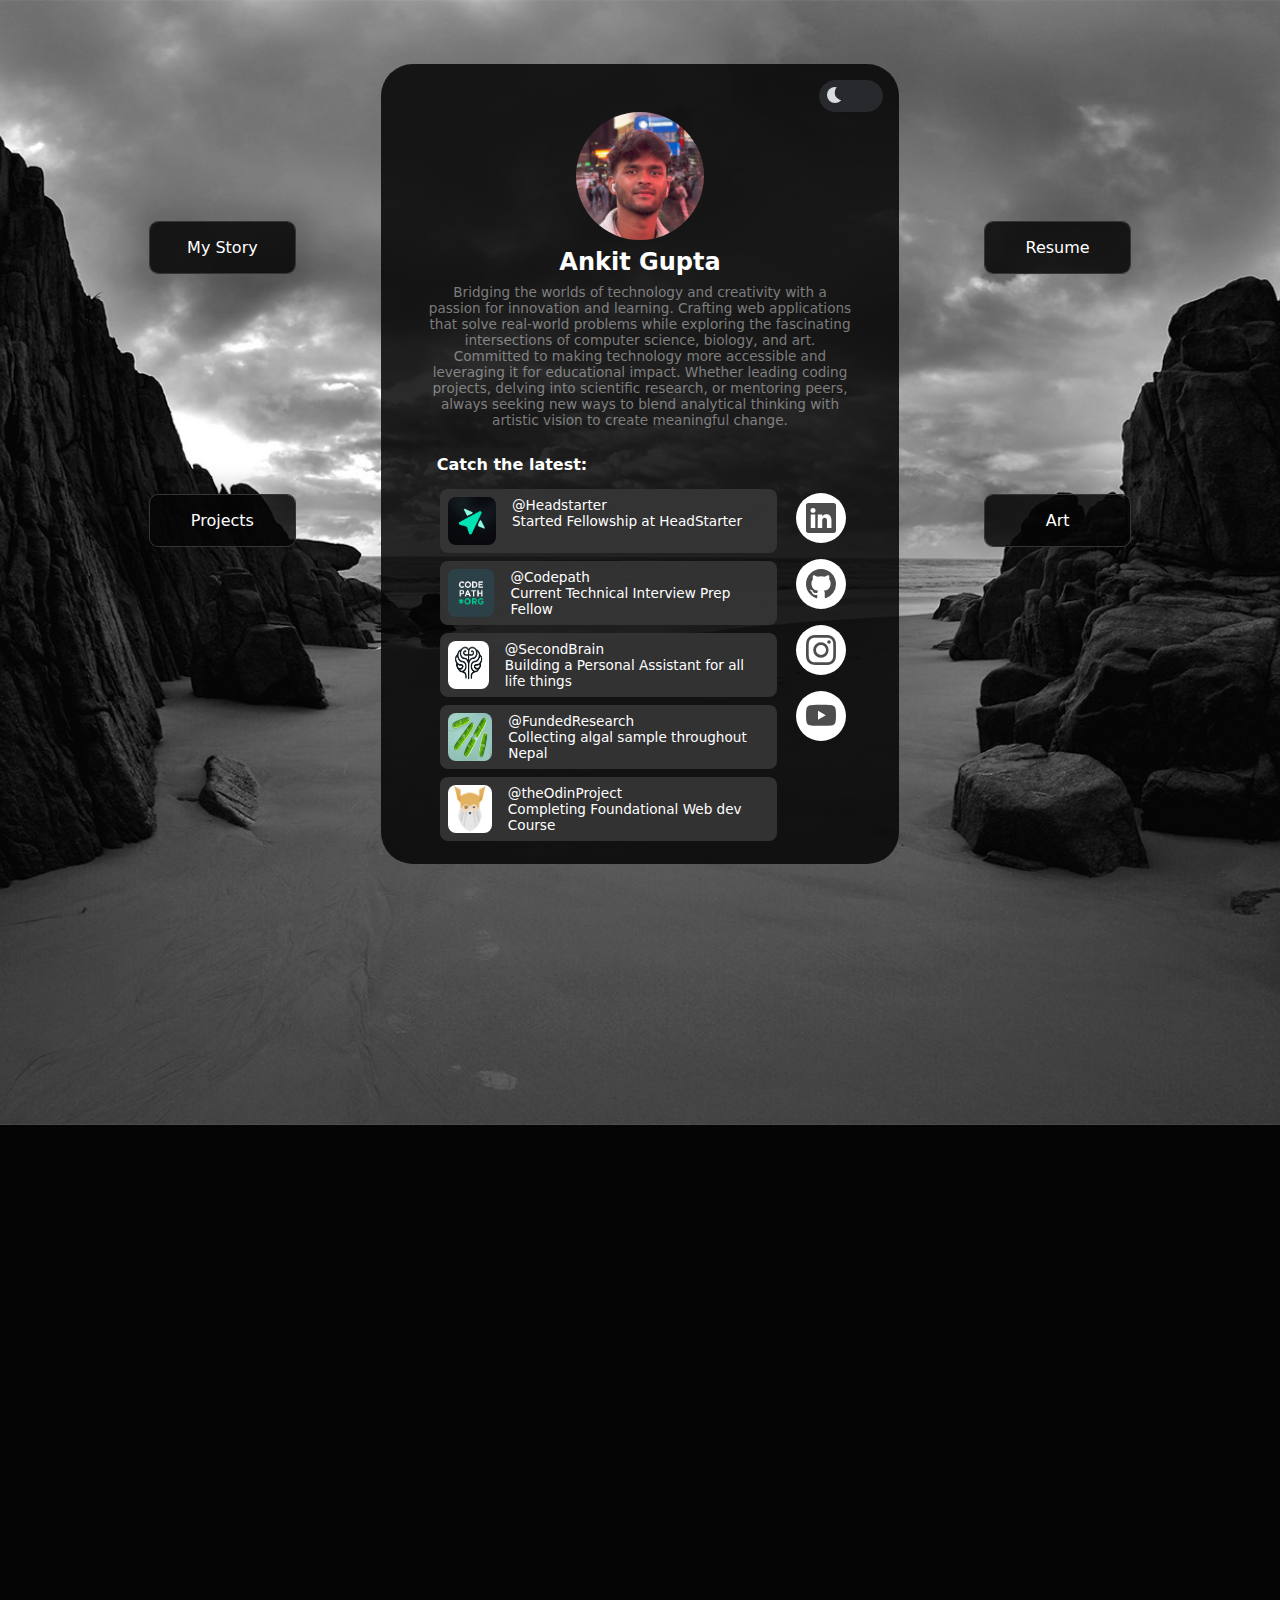
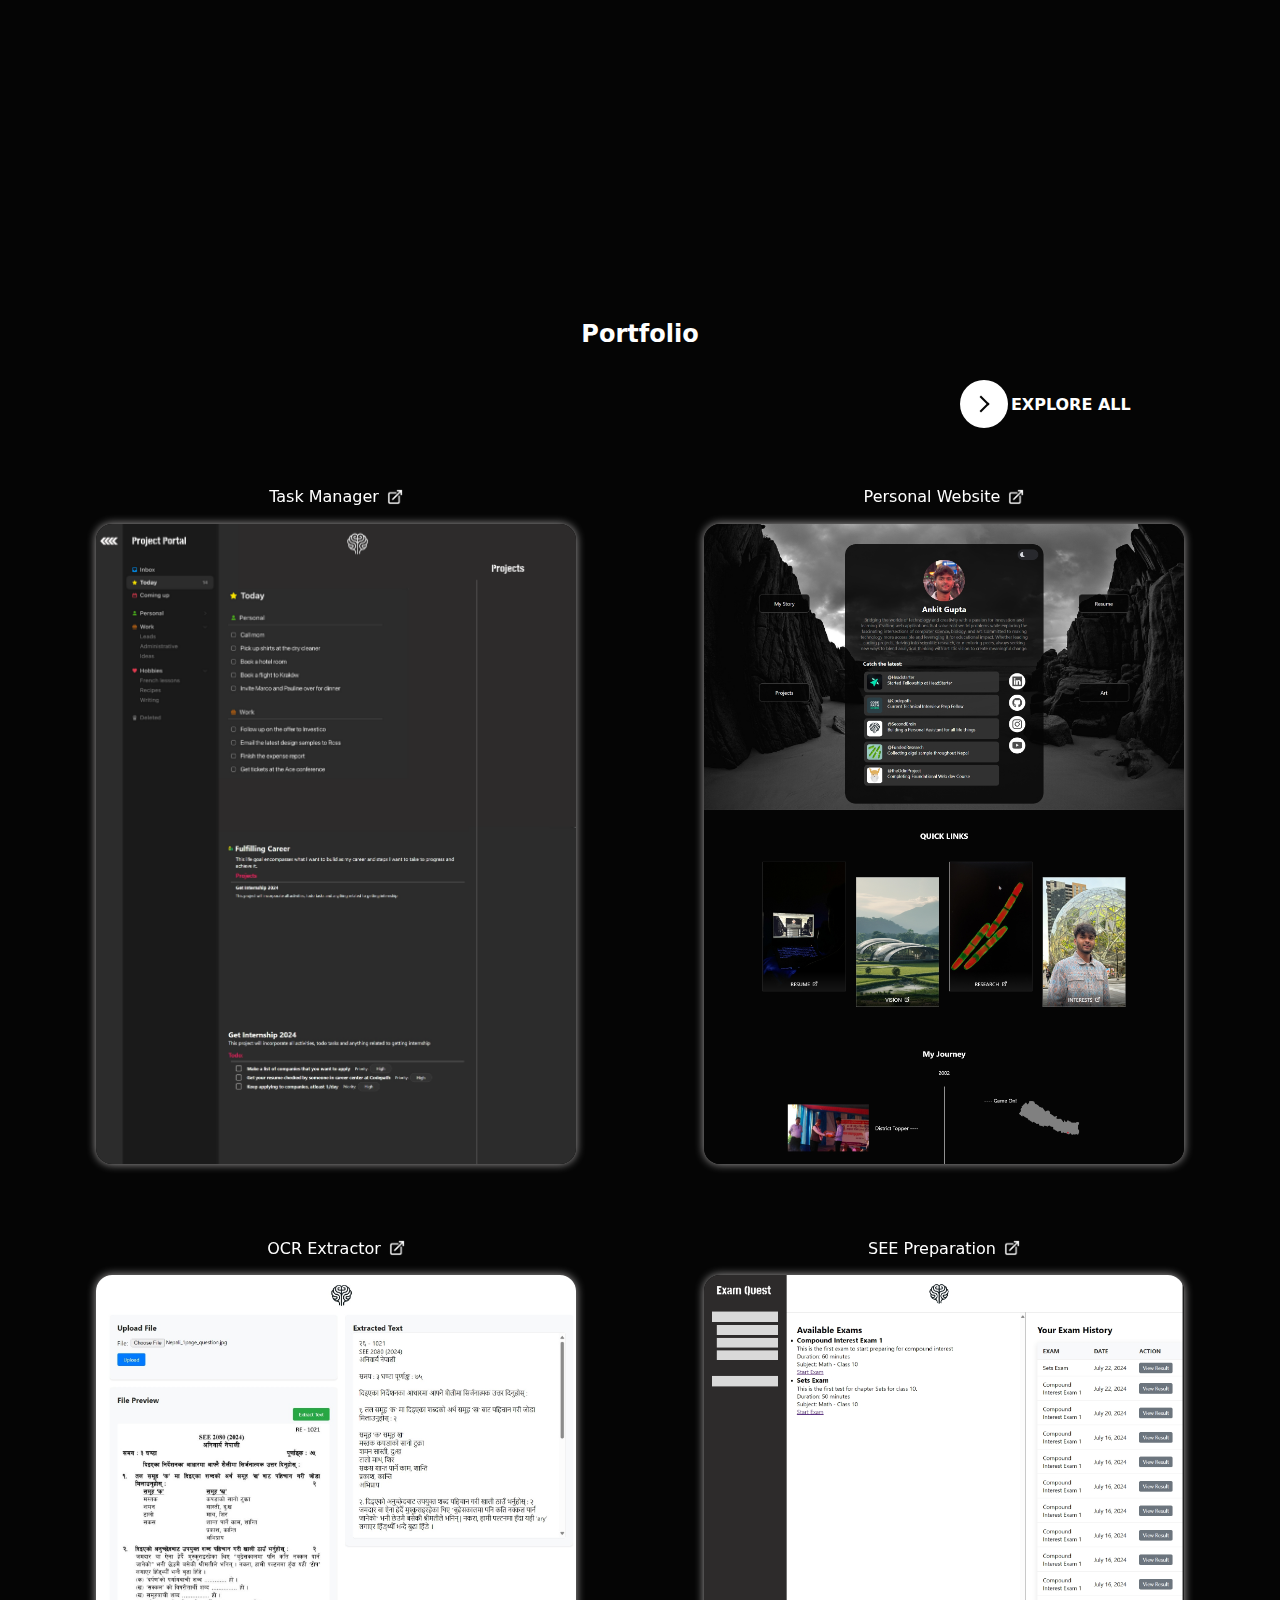
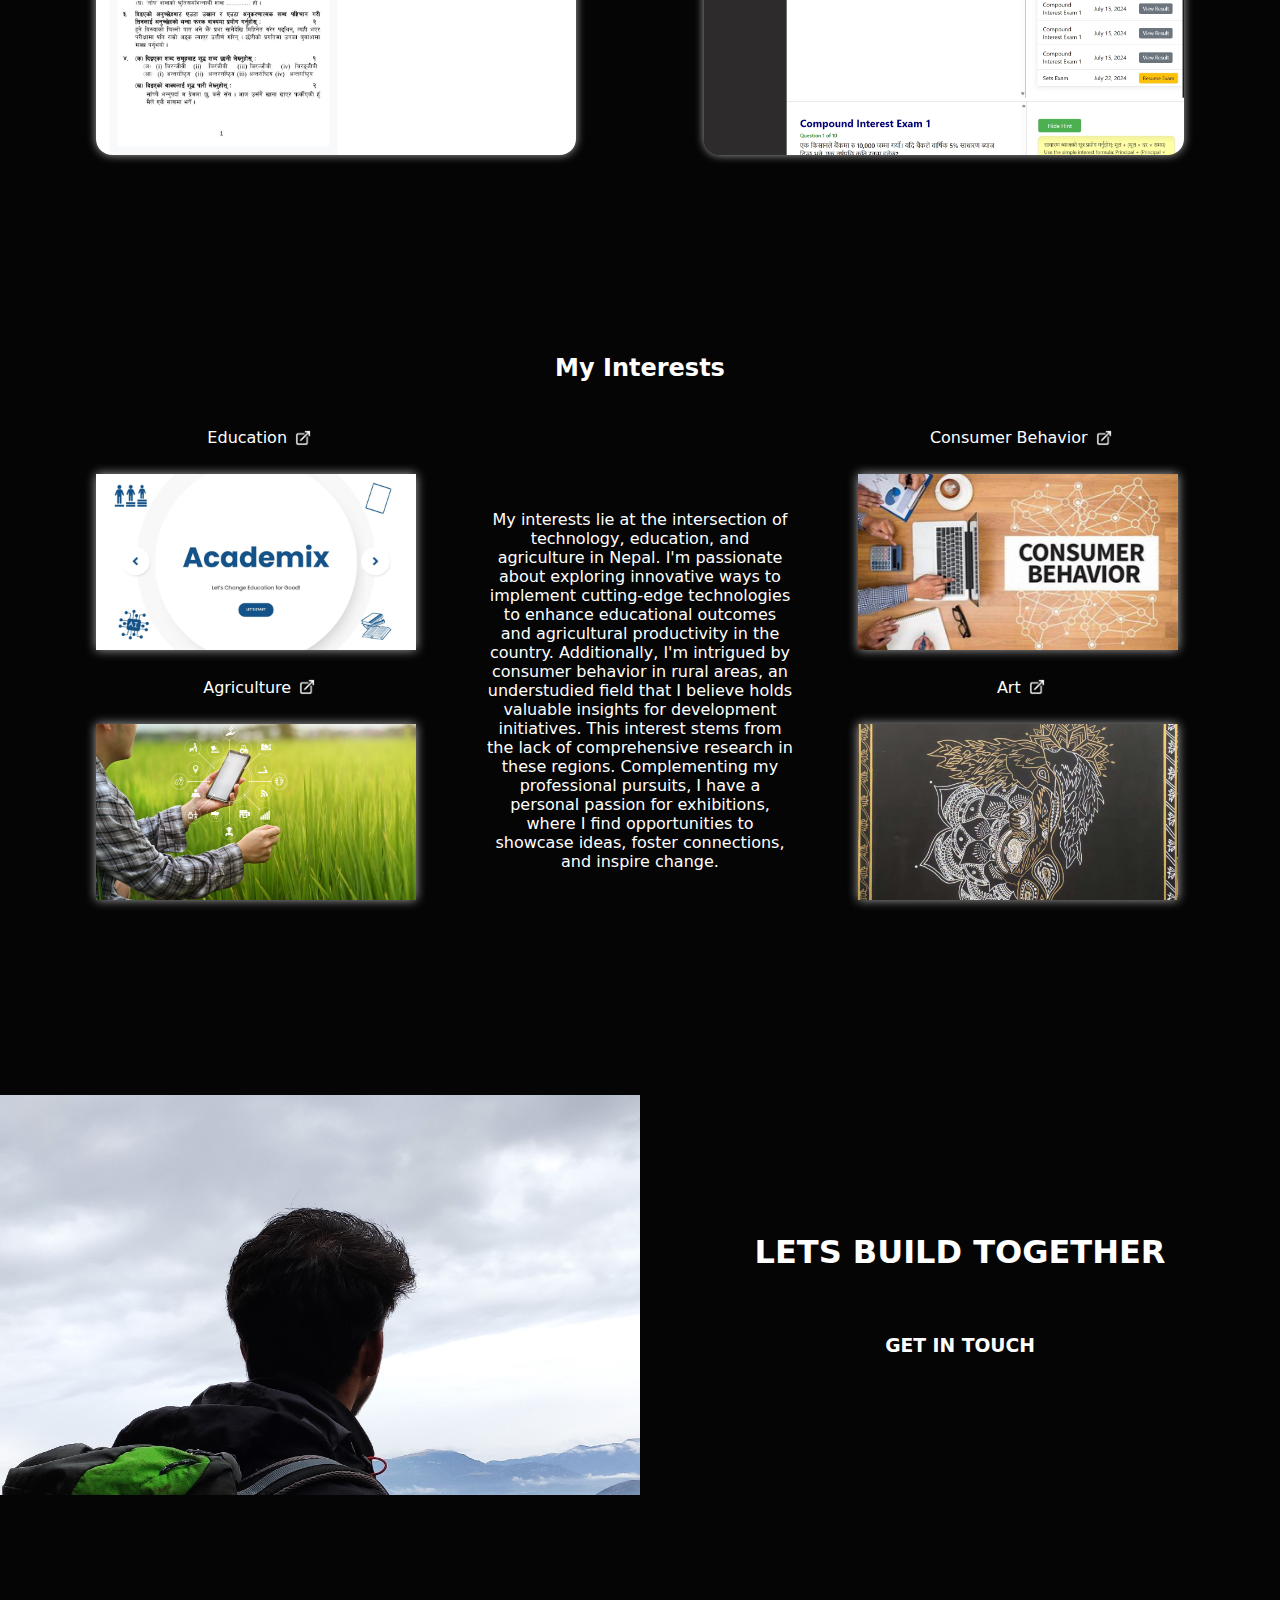
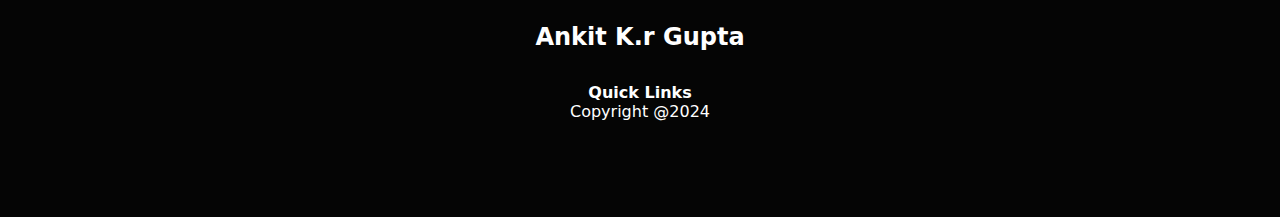
==== index.html @ a0eff462 "Update interest section, call to action, and responsiveness" ====
<!DOCTYPE html>
<html lang="en">

<head>
    <meta charset="UTF-8">
    <meta name="viewport" content="width=device-width, initial-scale=1.0">
    <link rel="stylesheet" href="index.css">
    <link rel="stylesheet" href="scrollbar.css">
    <link rel="stylesheet" href="responsive.css">


    <title>HomePage</title>
    <link rel="icon" href="images/logos/profile.jpg" type="image/x-icon">
</head>

<body>
    <!-- ############################################################################################## HERO SECTION ########################### -->



    <section class="s1_hero_section" id="hero_section">
        <!-- For smaller screen we will have a navbar -->

        <!-- For Normal Screen sizes -->
        <div class="hero_content_container">
            <div class="hero_left" id="hero_explore_links">
                <a class="button" href="#">My Story</a>
                <a class="button" href="#">Projects</a>
            </div>
            <div id="hero_profile_container">


                <div id="hero_profile_content">
                    <div class="toggle-switch">
                        <label class="switch-label">
                            <input type="checkbox" class="checkbox">
                            <span class="slider"></span>
                        </label>
                    </div>
                    <label class="go_crazy_switch hidden">
                        <input class="go_crazy_switch_chk" type="checkbox">
                        <span class="go_crazy_switch_slider"></span>
                    </label>
                    <div class="profile_picture">
                        <img src="images/profile_2.jpg" alt="ankitgupta.net">
                    </div>
                    <div class="profile_name_and_description">
                        <h2>Ankit Gupta</h2>
                        <p>Bridging the worlds of technology and creativity with a passion for innovation and
                            learning.
                            Crafting web applications that solve real-world problems while exploring the fascinating
                            intersections of computer science, biology, and art. Committed to making technology more
                            accessible and leveraging it for educational impact. Whether leading coding projects,
                            delving into scientific research, or mentoring peers, always seeking new ways to blend
                            analytical thinking with artistic vision to create meaningful change.</p>
                    </div>
                    <h4>Catch the latest:</h4>
                    <div class="quicklinks">

                        <div class="latest_stuff">
                            <a class="quicklinks_element" href="https://headstarter.co/">
                                <div class="quicklinks_link_image">
                                    <img src="images/logos/headstarter.avif" alt="">
                                </div>
                                <div class="quicklinks_text">
                                    <p>@Headstarter</p>
                                    <p>Started Fellowship at HeadStarter</p>
                                </div>

                            </a>
                            <a class="quicklinks_element" href="https://www.codepath.org/courses/tech-interview-prep">
                                <div class="quicklinks_link_image">
                                    <img src="images/logos/codepath.webp" alt="">
                                </div>
                                <div class="quicklinks_text">
                                    <p>@Codepath</p>
                                    <p>Current Technical Interview Prep Fellow</p>
                                </div>

                            </a>
                            <a class="quicklinks_element" href="#">
                                <div class="quicklinks_link_image">
                                    <img src="images/logos/LogoMain.png" alt="">

                                </div>
                                <div class="quicklinks_text">
                                    <p>@SecondBrain</p>
                                    <p>Building a Personal Assistant for all life things</p>
                                </div>

                            </a>
                            <a class="quicklinks_element" href="#">
                                <div class="quicklinks_link_image">
                                    <img src="images/logos/penium.jpeg" alt="">
                                </div>
                                <div class="quicklinks_text">
                                    <p>@FundedResearch</p>
                                    <p>Collecting algal sample throughout Nepal</p>
                                </div>

                            </a>
                            <a class="quicklinks_element" href="#">
                                <div class="quicklinks_link_image">
                                    <img src="images/logos/odin.jpg" alt="">
                                </div>
                                <div class="quicklinks_text">
                                    <p>@theOdinProject</p>
                                    <p>Completing Foundational Web dev Course</p>
                                </div>

                            </a>

                        </div>

                        <div class="socials">
                            <ul class="example-2">
                                <li class="icon-content">
                                    <a href="https://www.linkedin.com/in/akgupta2002" aria-label="LinkedIn"
                                        data-social="linkedin">
                                        <div class="filled"></div>
                                        <svg xmlns="http://www.w3.org/2000/svg" width="16" height="16"
                                            fill="currentColor" class="bi bi-linkedin" viewBox="0 0 16 16"
                                            xml:space="preserve">
                                            <path
                                                d="M0 1.146C0 .513.526 0 1.175 0h13.65C15.474 0 16 .513 16 1.146v13.708c0 .633-.526 1.146-1.175 1.146H1.175C.526 16 0 15.487 0 14.854zm4.943 12.248V6.169H2.542v7.225zm-1.2-8.212c.837 0 1.358-.554 1.358-1.248-.015-.709-.52-1.248-1.342-1.248S2.4 3.226 2.4 3.934c0 .694.521 1.248 1.327 1.248zm4.908 8.212V9.359c0-.216.016-.432.08-.586.173-.431.568-.878 1.232-.878.869 0 1.216.662 1.216 1.634v3.865h2.401V9.25c0-2.22-1.184-3.252-2.764-3.252-1.274 0-1.845.7-2.165 1.193v.025h-.016l.016-.025V6.169h-2.4c.03.678 0 7.225 0 7.225z"
                                                fill="currentColor"></path>
                                        </svg>
                                    </a>
                                    <div class="tooltip">LinkedIn</div>
                                </li>
                                <li class="icon-content">
                                    <a href="https://github.com/akgupta2002D" aria-label="GitHub" data-social="github">
                                        <div class="filled"></div>
                                        <svg xmlns="http://www.w3.org/2000/svg" width="16" height="16"
                                            fill="currentColor" class="bi bi-github" viewBox="0 0 16 16"
                                            xml:space="preserve">
                                            <path
                                                d="M8 0C3.58 0 0 3.58 0 8c0 3.54 2.29 6.53 5.47 7.59.4.07.55-.17.55-.38 0-.19-.01-.82-.01-1.49-2.01.37-2.53-.49-2.69-.94-.09-.23-.48-.94-.82-1.13-.28-.15-.68-.52-.01-.53.63-.01 1.08.58 1.23.82.72 1.21 1.87.87 2.33.66.07-.52.28-.87.51-1.07-1.78-.2-3.64-.89-3.64-3.95 0-.87.31-1.59.82-2.15-.08-.2-.36-1.02.08-2.12 0 0 .67-.21 2.2.82.64-.18 1.32-.27 2-.27s1.36.09 2 .27c1.53-1.04 2.2-.82 2.2-.82.44 1.1.16 1.92.08 2.12.51.56.82 1.27.82 2.15 0 3.07-1.87 3.75-3.65 3.95.29.25.54.73.54 1.48 0 1.07-.01 1.93-.01 2.2 0 .21.15.46.55.38A8.01 8.01 0 0 0 16 8c0-4.42-3.58-8-8-8"
                                                fill="currentColor"></path>
                                        </svg>
                                    </a>
                                    <div class="tooltip">GitHub</div>
                                </li>
                                <li class="icon-content">
                                    <a href="https://www.instagram.com/ankit___l0l/" aria-label="Instagram"
                                        data-social="instagram">
                                        <div class="filled"></div>
                                        <svg xmlns="http://www.w3.org/2000/svg" width="16" height="16"
                                            fill="currentColor" class="bi bi-instagram" viewBox="0 0 16 16"
                                            xml:space="preserve">
                                            <path
                                                d="M8 0C5.829 0 5.556.01 4.703.048 3.85.088 3.269.222 2.76.42a3.9 3.9 0 0 0-1.417.923A3.9 3.9 0 0 0 .42 2.76C.222 3.268.087 3.85.048 4.7.01 5.555 0 5.827 0 8.001c0 2.172.01 2.444.048 3.297.04.852.174 1.433.372 1.942.205.526.478.972.923 1.417.444.445.89.719 1.416.923.51.198 1.09.333 1.942.372C5.555 15.99 5.827 16 8 16s2.444-.01 3.298-.048c.851-.04 1.434-.174 1.943-.372a3.9 3.9 0 0 0 1.416-.923c.445-.445.718-.891.923-1.417.197-.509.332-1.09.372-1.942C15.99 10.445 16 10.173 16 8s-.01-2.445-.048-3.299c-.04-.851-.175-1.433-.372-1.941a3.9 3.9 0 0 0-.923-1.417A3.9 3.9 0 0 0 13.24.42c-.51-.198-1.092-.333-1.943-.372C10.443.01 10.172 0 7.998 0zm-.717 1.442h.718c2.136 0 2.389.007 3.232.046.78.035 1.204.166 1.486.275.373.145.64.319.92.599s.453.546.598.92c.11.281.24.705.275 1.485.039.843.047 1.096.047 3.231s-.008 2.389-.047 3.232c-.035.78-.166 1.203-.275 1.485a2.5 2.5 0 0 1-.599.919c-.28.28-.546.453-.92.598-.28.11-.704.24-1.485.276-.843.038-1.096.047-3.232.047s-2.39-.009-3.233-.047c-.78-.036-1.203-.166-1.485-.276a2.5 2.5 0 0 1-.92-.598 2.5 2.5 0 0 1-.6-.92c-.109-.281-.24-.705-.275-1.485-.038-.843-.046-1.096-.046-3.233s.008-2.388.046-3.231c.036-.78.166-1.204.276-1.486.145-.373.319-.64.599-.92s.546-.453.92-.598c.282-.11.705-.24 1.485-.276.738-.034 1.024-.044 2.515-.045zm4.988 1.328a.96.96 0 1 0 0 1.92.96.96 0 0 0 0-1.92m-4.27 1.122a4.109 4.109 0 1 0 0 8.217 4.109 4.109 0 0 0 0-8.217m0 1.441a2.667 2.667 0 1 1 0 5.334 2.667 2.667 0 0 1 0-5.334"
                                                fill="currentColor"></path>
                                        </svg>
                                    </a>
                                    <div class="tooltip">Instagram</div>
                                </li>
                                <li class="icon-content">
                                    <a href="https://www.youtube.com/channel/UCqAJwu8317yWYVU6fqYTgog"
                                        aria-label="Youtube" data-social="youtube">
                                        <div class="filled"></div>
                                        <svg xmlns="http://www.w3.org/2000/svg" width="16" height="16"
                                            fill="currentColor" class="bi bi-youtube" viewBox="0 0 16 16"
                                            xml:space="preserve">
                                            <path
                                                d="M8.051 1.999h.089c.822.003 4.987.033 6.11.335a2.01 2.01 0 0 1 1.415 1.42c.101.38.172.883.22 1.402l.01.104.022.26.008.104c.065.914.073 1.77.074 1.957v.075c-.001.194-.01 1.108-.082 2.06l-.008.105-.009.104c-.05.572-.124 1.14-.235 1.558a2.01 2.01 0 0 1-1.415 1.42c-1.16.312-5.569.334-6.18.335h-.142c-.309 0-1.587-.006-2.927-.052l-.17-.006-.087-.004-.171-.007-.171-.007c-1.11-.049-2.167-.128-2.654-.26a2.01 2.01 0 0 1-1.415-1.419c-.111-.417-.185-.986-.235-1.558L.09 9.82l-.008-.104A31 31 0 0 1 0 7.68v-.123c.002-.215.01-.958.064-1.778l.007-.103.003-.052.008-.104.022-.26.01-.104c.048-.519.119-1.023.22-1.402a2.01 2.01 0 0 1 1.415-1.42c.487-.13 1.544-.21 2.654-.26l.17-.007.172-.006.086-.003.171-.007A100 100 0 0 1 7.858 2zM6.4 5.209v4.818l4.157-2.408z"
                                                fill="currentColor"></path>
                                        </svg>
                                    </a>
                                    <div class="tooltip">Youtube</div>
                                </li>
                            </ul>

                        </div>
                    </div>

                </div>
            </div>
            <div class="hero_right" id="hero_explore_links">
                <a class="button" href="resume.pdf" target="_blank" rel="noopener noreferrer">Resume</a>
                <a class="button" href="#">Art</a>
            </div>
        </div>
    </section>

    <!-- ########################################################################################## IMPORTANT MOMENTS ######################## -->
    <section class="s2_important_moments" id="important_moments">
        <h2 class="scroll_animate from-left">QUICK LINKS</h2>
        <div class="s2_cards_container">
            <div class="s2_card white_gradient scroll_animate from-left">
                <img class="s2_card_image" src="images/resume.jpg" alt="ankitgupta.net">
                <div class="link_and_svg">
                    <a href="resume.pdf" target="_blank" rel="noopener noreferrer">RESUME
                        <img width="16px" height="16px" src="images/link_icon.png" alt="ankitgupta.net">
                    </a>
                </div>
            </div>
            <div class="up s2_card scroll_animate from-left">
                <img class="s2_card_image" src="images/vision.png" alt="ankitgupta.net">
                <div class="link_and_svg">
                    <a href="#">VISION
                        <img width="16px" height="16px" src="images/link_icon.png" alt="ankitgupta.net">
                    </a>

                </div>
            </div>
            <div class="s2_card white_gradient scroll_animate from-left">
                <img class="s2_card_image" src="images/research.jpg" alt="ankitgupta.net">
                <div class="link_and_svg">
                    <a href="#">RESEARCH
                        <img width="16px" height="16px" src="images/link_icon.png" alt="ankitgupta.net">
                    </a>
                </div>
            </div>
            <div class="up s2_card scroll_animate from-left">
                <img class="s2_card_image" src="images/key_moments1.jpg" alt="ankitgupta.net">
                <div class="link_and_svg">
                    <a href="#">INTERESTS
                        <img width="16px" height="16px" src="images/link_icon.png" alt="ankitgupta.net">
                    </a>
                </div>
            </div>
        </div>

    </section>

    <!-- ############################################################################################## TIMELINE ########################### -->
    <section class="timeline" id="timeline">
        <div class="timeline_header_elements">
            <h2 class="scroll_animate ">My Journey</h2>
            <p class="scroll_animate">2002</p>
        </div>
        <div class="timeline_elements">
            <div class="timeline_elements_left">
                <div class="element scroll_animate from-bottom">
                    <img width="250px" src="images/districtTop.jpg" alt="ankitgupta.net">
                    <p style="padding-left:20px;"> District Topper ---- </p>
                </div>
                <div class="element scroll_animate from-bottom">
                    <img width="300px" src="images/uwc_dillijan.jpeg" alt="">
                    <img width="200px" src="images/uwc logo.png" alt="">


                </div>
                <div class="element scroll_animate from-bottom">
                    <img width="250px" src="images/graduation.jpg" alt="">
                    <img width="200px" src="images/armenia.png" alt="">

                </div>
                <div class="element scroll_animate from-bottom">
                    <img width="100px" src="images/us_flag.png" alt="">
                    <img width="250px" src="images/skidmore_logo.png" alt="">
                    <!-- <img width="200px" src="images/target_presentation.png" alt=""> -->

                </div>
                <div class="element scroll_animate from-bottom">
                    <h4>Add Algal Research</h4>
                    <img width="200px" src="images/odinProject.png" alt="">
                    <h4>Add Semantic Researchs</h4>

                </div>
                <div class="element scroll_animate from-bottom">
                    <img width="350px" src="images/portfolio.png" alt="">



                </div>


            </div>
            <div class="timeline_vertical_split scroll_animate"></div>
            <div class="timeline_elements_right">
                <div class="element scroll_animate from-bottom top">
                    <p>---- Game On!</p>
                    <img width="200px" src="images/nepal.png" alt="ankitgupta.net">
                </div>
                <div class="element scroll_animate from-bottom">
                    <video width="180px" autoplay muted loop>
                        <source src="images/caravanserai_video_meditation.mp4" type="video/mp4">
                        Your browser does not support the video tag.
                    </video>
                    <img width="200px" src="images/pirate.jpg" alt="ankitgupta.net">
                </div>
                <div class="element scroll_animate from-bottom">
                    <img width="300px" src="images/gap_year.jpg" alt="">
                </div>
                <div class="element scroll_animate from-bottom">
                    <img width="250px" src="images/SBUHacks.jpeg" alt="">
                    <h4>Add Reslife</h4>
                </div>
                <div class="element scroll_animate from-bottom">
                    <img width="350px" src="images/Codepath.jpeg" alt="">
                    <h4>Add SkidScreen</h4>

                </div>
                <div class="element scroll_animate from-bottom">

                    <img width="100px" src="images/SecondBrain.png" alt="">
                    <h4>SECOND BRAIN</h4>

                </div>
            </div>
        </div>
    </section>
    <!-- ############################################################################################## PORTFOLIO ########################### -->
    <section class="portfolio_preview" id="portfolio_preview">
        <div class="portfolio_text_link">
            <h2>Portfolio</h2>
            <a href="#" class="portfolio_explore_link">
                <button class="learn-more">
                    <span class="circle" aria-hidden="true">
                        <span class="icon arrow"></span>
                    </span>
                    <span class="button-text">Explore All</span>
                </button>
            </a>
        </div>
        <div class="portfolio_gallery">
            <div class="portfolio_and_text">
                <div class="link_and_svg">
                    <a href="#">Task Manager
                        <img width="16px" height="16px" src="images/link_icon.png" alt="ankitgupta.net">
                    </a>
                </div>
                <a class="portfolio_element element_big glow-effect">

                    <img width="300px" src="images/portfolio/ProgressPortal.png" alt="">

                </a>
            </div>

            <div class="portfolio_and_text">
                <div class="link_and_svg">
                    <a href="#">Personal Website
                        <img width="16px" height="16px" src="images/link_icon.png" alt="ankitgupta.net">
                    </a>
                </div>
                <a class="portfolio_element element_big glow-effect">
                    <img width="300px" src="images/portfolio/Personal_website.jpeg" alt="">
                </a>
            </div>

            <div class="portfolio_and_text">
                <div class="link_and_svg">
                    <a href="#">OCR Extractor
                        <img width="16px" height="16px" src="images/link_icon.png" alt="ankitgupta.net">
                    </a>
                </div>
                <a class="portfolio_element element_small glow-effect">
                    <img width="300px" src="images/portfolio/OCR_extractor.jpeg" alt="">

                </a>
            </div>

            <div class="portfolio_and_text">
                <div class="link_and_svg">
                    <a href="#">SEE Preparation
                        <img width="16px" height="16px" src="images/link_icon.png" alt="ankitgupta.net">
                    </a>
                </div>
                <a class="portfolio_element element_small glow-effect">
                    <img width="300px" src="images/portfolio/SEE_Exam_Prep.png" alt="">

                </a>
            </div>
            <div class="portfolio_element element_small"></div>


        </div>

    </section>
    <!-- ############################################################################################# KEY INTEREST ######################### -->
    <section class="s3_key_interest_section" id="key_interest_section">
        <h2>My Interests</h2>
        <div class="s3_content_container">

            <div class="s3_left_content">
                <div class="link_and_svg">
                    <a href="#">Education
                        <img width="16px" height="16px" src="images/link_icon.png" alt="ankitgupta.net">
                    </a>
                </div>
                <a class="s3_content_card glow-effect" href="#">
                    <img src="images/interests/Academix-Final.pptx.jpg" alt="">
                </a>
                <div class="link_and_svg">
                    <a href="#">Agriculture
                        <img width="16px" height="16px" src="images/link_icon.png" alt="ankitgupta.net">
                    </a>
                </div>
                <a class="s3_content_card glow-effect" href="#">
                    <img src="images/interests/organic.jpeg" alt="">
                </a>
            </div>
            <div class="s3_main_description ">
                <p>My interests lie at the intersection of technology, education, and agriculture in Nepal. I'm
                    passionate about exploring innovative ways to implement cutting-edge technologies to enhance
                    educational outcomes and agricultural productivity in the country. Additionally, I'm intrigued by
                    consumer behavior in rural areas, an understudied field that I believe holds valuable insights for
                    development initiatives. This interest stems from the lack of comprehensive research in these
                    regions. Complementing my professional pursuits, I have a personal passion for exhibitions, where I
                    find opportunities to showcase ideas, foster connections, and inspire change.</p>
            </div>
            <div class="s3_right_content">
                <div class="link_and_svg">
                    <a href="#">Consumer Behavior
                        <img width="16px" height="16px" src="images/link_icon.png" alt="ankitgupta.net">
                    </a>
                </div>
                <a class="s3_content_card glow-effect" href="#">
                    <img src="images/interests/consumer.jpeg" alt="">
                </a>
                <div class="link_and_svg">
                    <a href="#">Art
                        <img width="16px" height="16px" src="images/link_icon.png" alt="ankitgupta.net">
                    </a>
                </div>
                <a class="s3_content_card glow-effect" href="#">
                    <img src="images/interests/art.jpg" alt="ankitgupta.net">
                </a>
            </div>
        </div>

    </section>
    <!-- ############################################################################################ CALL TO ACTION ######################### -->
    <section class="s4_call_to_action" id="call_to_action">
        <div class="s4_background_image">
            <img src="images/interests/explore.jpg" alt="">
            <div class="s4_content">
                <h1>LETS BUILD TOGETHER</h1>
                <h3>GET IN TOUCH</h3>
            </div>



        </div>

        </div>
    </section>
    <!-- ############################################################################################## FOOTER ########################### -->

    <footer>
        <div class="footer_content">
            <h2>Ankit K.r Gupta</h2>
            <h4>Quick Links</h4>
            <p>Copyright @2024</p>
        </div>

    </footer>

    </div>
    </section>
</body>
<script src="index.js"></script>
<script src="gocrazy.js"></script>
<script src="navbar.js"></script>

<!-- <script src="dogAPi.js"></script> -->

</html>
---- index.css ----
:root {
    --primary_color: rgba(5, 5, 5, 1);
    --secondary_color: white;
    --font-size: 16px;
    --margin: 20px;
    --small_font: 0.85rem;
    --profile_background_primary: rgba(5, 5, 5, 0.852);
    --latest_news_primary: rgba(53, 53, 53, 0.916);
    --hero_bio_color: rgba(255, 255, 255, 0.441);
    --button-border: #353535;
    --timeline-line: white;
    --glow-color: rgba(216, 213, 213, 0.79);
  }
  
.dark_mode{
    --primary_color: white;
    --secondary_color: rgba(5, 5, 5, 1) ;
    --profile_background_primary: rgba(254, 252, 252, 0.603);
    --latest_news_primary: rgb(243, 243, 243);
    --hero_bio_color: rgba(54, 54, 54, 0.863);
    --button-border: #d7d5d5;
    --timeline-line: rgba(5, 5, 5, 1);
    --glow-color: rgba(31, 30, 30, 0.845);

} 

*{
    margin: 0px;
    padding: 0px;
    box-sizing: border-box;
}

body{
    display: flex;
    flex-direction: column;
    color: var(--secondary_color);
    font-family: system-ui, -apple-system, BlinkMacSystemFont, 'Segoe UI', Roboto, Oxygen, Ubuntu, Cantarell, 'Open Sans', 'Helvetica Neue', sans-serif;
    transition: all 0.3s ease-in-out;
}

/* To not view scrollbar */

::-webkit-scrollbar {
    width: 0px;
    background: scroll; /* make scrollbar transparent */
}

h1,h2,h3{
    padding: 2rem;
    color: var(--secondary_color);
}

/* ############################################################################################################################################### */

/* CSS for Hero Section */

.s1_hero_section{
    background-image: url('images/background_hero1.jpeg');
    background-size: cover;
    background-position:top;
    background-repeat: no-repeat;
    height: 125vh; /* Adjust as needed */
    width: 100%;
}

.s1_hero_section_white{
    background-image: url('images/white_background.jpg');
    background-size: cover;
    background-position:top;
    background-repeat: no-repeat;
    height: 125vh; /* Adjust as needed */
    width: 100%;
}

.hero_content_container{
    display: flex;
    flex-direction: row;
    padding: 4rem;
}
.hero_content_container a{
    color: var(--secondary_color);
    text-decoration: none;
}

.hero_left, .hero_right{
    flex: 0 0 27.5%;
    display: flex;
    flex-direction: column;
    align-items: center;
    gap: 4rem;
    justify-content: space-evenly;
    padding-bottom: 10rem;
}

.button {
    display: flex;
    align-items: center;
    justify-content: center;
    cursor: pointer;
    padding: 1rem;
    font-size: 1rem;
    min-width: 8rem;
    aspect-ratio: 1/0.35;
    color: var(--secondary_color);
    background: var(--profile_background_primary);
    background-size: cover;
    background-blend-mode: overlay;
    border-radius: 0.5em;
    outline: 0.1em solid var(--button-border);
    border: 0;
    box-shadow: 0 0 1em 1em rgba(0, 0, 0, 0.1);
    transition: all 0.3s ease-in-out;
    position: relative;
}
  
.button:hover {
    transform: scale(1.1);
    box-shadow: 0 0 1em 0.45em rgba(0, 0, 0, 0.1);
    background: linear-gradient(45deg, #212121, #252525);
    background: radial-gradient(
      circle at bottom,
      rgba(50, 53, 58, 0.5) 10%,
      #101010 70%
    );
    outline: 0;
}

#hero_profile_container{
    flex: 0 0 45%;
    border-radius: 2rem;
}
#hero_profile_content{
    position: relative;
    width: 100%;
    background-color: var(--profile_background_primary);
    background-blend-mode: soft-light;
    min-height: 50rem; 
    display: flex;
    flex-direction: column;
    align-items: center;
    border-radius: 2rem;
}
#hero_profile_content h4{
    padding-left: 3.5rem;
    display: flex;
    margin-right: auto;
    margin-top: 0.7rem;
    margin-bottom: 0.5rem;

}

.profile_picture{
    width: 8em;
    height: 8rem;
    padding-top: 3rem;
}

.profile_picture img{
    width: 100%;
    overflow: hidden;
    border-radius: 5rem;
}
.profile_name_and_description{
    margin-top: 2rem;
    padding: 1rem 3rem; 
    display: flex;
    flex-direction: column;
    align-items: center;
    text-align: center;
}

.profile_name_and_description p{
    font-size: var(--small_font);
    color: var(--hero_bio_color);
}

.profile_name_and_description h2{
    padding: 0.5rem;
}

.quicklinks{
    display: flex;
    width: 100%;
    padding: 0.2rem 3rem;
    
    
}

.latest_stuff{
    display: flex;
    flex-direction: column;
    flex: 0 0 85%;
    overflow: scroll;
    gap: 0.5rem;
    padding: 0.2rem 0.7rem;
}

.socials{
    flex: 0 0 15%;

}

.quicklinks_element{
    display: flex;
    width: 100%;
    gap: 1rem;
    background-color: var(--latest_news_primary);
    padding: 0.5rem 0.5rem;
    border-radius: 0.5rem;
    font-size: var(--small_font);
}

.quicklinks_element:hover{
    transform: scale(1.05);
}

.quicklinks_link_image{
    display: flex;
    background-color: var(--secondary_color);
    border-radius: 0.5rem;
    overflow: hidden;
    
}

.quicklinks_link_image img{
    max-width: 100%;
    max-height: 100%;
    
}
.quicklinks_link_image, .quicklinks_link_image img{
    width: 3rem;
    height: 3rem;
}
.quicklinks_text{
    display: flex;
    flex-direction: column;
    justify-content:flex-start;
}


/* ############################################################################################################################################### */


/* CSS for Important Moments Section */

.s2_important_moments{
    display: flex;
    flex-direction: column;
    align-items: center;
    padding: 2rem;
    background-color: var(--primary_color);
}

.s2_cards_container{
    display: flex;
    gap: 2rem;
    padding: 2rem;
}

.s2_card{
    width: 16rem;
    height: 25rem;
    background-color: var(--secondary_color);
    display: flex;
    justify-content: center;
    position: relative;
    overflow: hidden;
    border: 1px solid grey;
}

.up{
    margin-top: 3rem;
}


.s2_card_image{
    max-width: 100%; 
    position: absolute;  
}

.link_and_svg{
    display: flex;
    margin-top: auto;
    padding: 0.7rem;
    z-index: 2;
    justify-content: center;
    
    
}

.link_and_svg a{
    color: white;
    text-decoration: none;
    display: flex;
    align-items: center;
    gap: 0.5rem;
}

.s2_card::after {
    content: '';
    position: absolute;
    left: 0;
    right: 0;
    bottom: 0;
    height: 15%;
    background: linear-gradient(to top, rgba(0,0,0,0.7) 0%, rgba(0,0,0,0) 100%);
    pointer-events: none; /* This ensures the gradient doesn't interfere with any interactive elements */
  }

.white_gradient::after{
    background: linear-gradient(to top, rgba(225, 222, 222, 0.094) 0%, rgba(168, 161, 161, 0) 100%);
}



/* ############################################################################################################################################### */

/* CSS for Timeline*/

.timeline{
    display: flex;
    flex-direction: column;
    align-items: center;
    padding: 2rem;
    background-color: var(--primary_color);
    width: inherit;
}

.timeline_header_elements{
    display: flex;
    flex-direction: column;
    align-items: center;
}

.timeline_elements{
    display: flex;
    padding: 2rem 0rem;
}

.timeline_elements_left, .timeline_elements_right{
    flex: 0 0 calc(50%);
    display: flex;
    flex-direction: column;
    gap: 2rem;
    align-items: center;
    padding: 2rem 2rem;
    overflow-y: hidden;
}

.timeline_vertical_split{
    border-left: 2px solid var(--timeline-line);
}

.element{
    max-width: 34rem;
    min-width: 20rem;
    min-height: 12rem;
    max-height: 18rem;
    background-color: var(--primary_color);
    display: flex;
    align-items: center;
    color: var(--secondary_color);
}

.left{
    justify-content: flex-start;  
}

.right{
    justify-content: flex-end;
}

.top{
    align-items: flex-start;
}

.bottom{
    align-items: flex-end;

}

.box{
    width: 60%;
    height: 60%;
    
}

.video{
    width: 100%;
    height: 100%;
   
}

.text{
    padding: 2rem 1rem;
    background-color: var(--secondary_color);
}


/* ############################################################################################################################################### */

/* CSS for Portfolio */

.portfolio_preview{
    display: flex;
    flex-direction: column;
    align-items: center;
    padding: 2rem;
    background-color: var(--primary_color);
}

.portfolio_text_link{
    display: flex;
    flex-direction: column;
    padding: 1rem 2rem;
    width: 100%;
    align-items: center;
}

.portfolio_text_link button{
    display: flex;
    margin-left: auto;
    /* margin-right: 14rem; */
}

.portfolio_gallery {
    display: flex;
    flex-wrap: wrap;
    padding: 2rem;
    gap: 4rem;
    justify-content: space-around;
}
.portfolio_and_text{
    display: flex;
    flex-direction: column;
    align-items: center;
}
.portfolio_element{
    min-width: 30rem;
    /* min-height: 45rem; */
    background-color: var(--secondary_color);   
    overflow-y: scroll;
    border-radius: 1rem;
    margin-top: 0.4rem;
}

.portfolio_element img{
    min-width: 100%;
}

.element_big{
    max-width: 35rem;
    max-height: 40rem;

}

.element_small{
    max-width: 20rem;
    max-height: 30rem;
}

/* ############################################################################################################################################### */

/* CSS for Key Interests Section */

.s3_key_interest_section{
    display: flex;
    flex-direction: column;
    align-items: center;
    padding: 2rem;
    background-color: var(--primary_color);
}

.s3_content_container{
    /* padding: 2rem; */
    display: flex;
    gap: 2rem;
    align-items: center;
}

.s3_left_content, .s3_right_content{
    flex: 0 0 30%;
    display: flex;
    flex-direction: column;
    gap: 1rem;
    
}

.s3_left_content .link_and_svg a{
    color: var(--secondary_color);
}
.s3_right_content .link_and_svg a{
    color: var(--secondary_color);
}
.s3_main_description{

    flex: 0 0 calc(40% - 4rem);
    padding: 2rem;
}

.s3_main_description p{
    padding-top: 4rem;
    text-align:center;

}
.s3_content_card{
    background-color: var(--secondary_color);
    width: 20rem;
    max-height: 11rem;
    overflow: hidden;
    display: flex;
    align-items: center;
}

.s3_content_card img{
    width: 100%;

}

.s3_main_description{
    width: 24rem;
}

/* ############################################################################################################################################### */

/* CSS for Call To Action Section */
.s4_call_to_action{
    display: flex;
    flex-direction: column;
    align-items: center;
    background-color: var(--primary_color);
    padding-top: 10rem;
    padding-bottom: 4rem;
    justify-content: center;
}

.s4_background_image{
    position: relative;
    top: 0;
    left: 0;
    height: 25rem;
    width: 100%;
    background-color: var(--primary_color);
    display: flex;
    overflow: hidden;
}

.s4_background_image img{
    flex: 0 0 50%;
    height: 35rem;
    background-blend-mode: lighten;
   
}


.s4_content{
    flex: 0 0 50%;
    display:flex;
    flex-direction: column;
    align-items: center;
    justify-content: center;
}

/* ############################################################################################################################################### */

/* CSS for Footer */

footer{
    display: flex;
    flex-direction: column;
    align-items: center;
    padding-top: 2rem;
    padding-bottom: 6rem;
    background-color: var(--primary_color);
}

.footer_content{
    display: flex;
    flex-direction: column;
    align-items: center;
}






/* ########################################################################################## EXTRA COMPONENTS ######################### */


ul {
    list-style: none;
  }
  
  .example-2 {
    display: flex;
    justify-content: right;
    align-items: flex-end;
    flex-direction: column;
  }
  .example-2 .icon-content {
    
    position: relative;
    padding: 0.5rem;
  }
  .example-2 .icon-content .tooltip {
    position: absolute;
    top: 100%;
    left: 110%;
    transform: translateY(200%);
    color: #fff;
    padding: 6px 10px;
    border-radius: 5px;
    opacity: 0;
    visibility: hidden;
    font-size: 14px;
    transition: all 0.3s ease;
  }
  .example-2 .icon-content:hover .tooltip {
    opacity: 1;
    visibility: visible;
    top: -2.6rem;
  }
  .example-2 .icon-content a {
    position: relative;
    overflow: hidden;
    display: flex;
    justify-content: center;
    align-items: center;
    width: 50px;
    height: 50px;
    border-radius: 50%;
    color: #4d4d4d;
    background-color: #fff;
    transition: all 0.3s ease-in-out;
  }
  .example-2 .icon-content a:hover {
    box-shadow: 3px 2px 45px 0px rgb(0 0 0 / 12%);
  }
  .example-2 .icon-content a svg {
    position: relative;
    z-index: 1;
    width: 30px;
    height: 30px;
  }
  .example-2 .icon-content a:hover {
    color: white;
  }
  .example-2 .icon-content a .filled {
    position: absolute;
    top: auto;
    bottom: 0;
    left: 0;
    width: 100%;
    height: 0;
    background-color: #000;
    transition: all 0.3s ease-in-out;
  }
  .example-2 .icon-content a:hover .filled {
    height: 100%;
  }
  
  .example-2 .icon-content a[data-social="linkedin"] .filled,
  .example-2 .icon-content a[data-social="linkedin"] ~ .tooltip {
    background-color: #0274b3;
  }
  
  .example-2 .icon-content a[data-social="github"] .filled,
  .example-2 .icon-content a[data-social="github"] ~ .tooltip {
    background-color: #24262a;
  }
  .example-2 .icon-content a[data-social="instagram"] .filled,
  .example-2 .icon-content a[data-social="instagram"] ~ .tooltip {
    background: linear-gradient(
      45deg,
      #405de6,
      #5b51db,
      #b33ab4,
      #c135b4,
      #e1306c,
      #fd1f1f
    );
  }
  .example-2 .icon-content a[data-social="youtube"] .filled,
  .example-2 .icon-content a[data-social="youtube"] ~ .tooltip {
    background-color: #ff0000;
  }
  
/* ########################################################################################## TOOGLE BUTTON ######################### */

.toggle-switch {
    position: absolute;
    top: 1rem;
    right: 1rem;
    width: 4rem;
    height: 2rem;
    --light: #d8dbe0;
    --dark: #28292c;
    --link: rgb(27, 129, 112);
    --link-hover: rgb(24, 94, 82);
  }
  
  .switch-label {
    position: absolute;
    width: 100%;
    height: 2rem;
    background-color: var(--dark);
    border-radius: 1rem;
    cursor: pointer;
    border: 0.12rem solid var(--dark);
  }
  
  .checkbox {
    position: absolute;
    display: none;
  }
  
  .slider {
    position: absolute;
    width: 100%;
    height: 100%;
    border-radius: 1rem;
    -webkit-transition: 0.3s;
    transition: 0.3s;
  }
  
  .checkbox:checked ~ .slider {
    background-color: var(--light);
  }
  
  .slider::before {
    content: "";
    position: absolute;
    top: 0.4rem;
    left: 0.4rem;
    width: 1rem;
    height: 1rem;
    border-radius: 50%;
    -webkit-box-shadow: inset 0.48rem -0.16rem 0px 0px var(--light);
    box-shadow: inset 0.48rem -0.16rem 0px 0px var(--light);
    background-color: var(--dark);
    -webkit-transition: 0.3s;
    transition: 0.3s;
  }
  
  .checkbox:checked ~ .slider::before {
    -webkit-transform: translateX(2rem);
    -ms-transform: translateX(2rem);
    transform: translateX(2rem);
    background-color: var(--dark);
    -webkit-box-shadow: none;
    box-shadow: none;
  }



  /* ########################################################################################## SWITCH ######################### */

  /* The switch - the box around the slider */
.go_crazy_switch {
  font-size: 17px;
  position: absolute;
  display: inline-block;
  width: 1.2em;
  height: 3.3em;
  top: 4rem;
  right: 2.2rem;
}

/* Hide default HTML checkbox */
.go_crazy_switch .go_crazy_switch_chk {
  opacity: 0;
  width: 0;
  height: 0;
}

/* The slider */
.go_crazy_switch_slider {
  position: absolute;
  cursor: pointer;
  top: 0;
  left: 0;
  right: 0;
  bottom: 0;
  background-color: rgb(230, 0, 0);
  transition: .4s;
  border-radius: 5px;
}

.go_crazy_switch_slider:before {
  position: absolute;
  content: "";
  height: .5em;
  width: 2.4em;
  border-radius: 5px;
  left: -0.6em;
  top: 0.2em;
  background-color: rgb(68, 66, 66);
  box-shadow: 0 6px 7px rgba(0,0,0,0.3);
  transition: .4s;
}

.go_crazy_switch_slider:before, .go_crazy_switch_slider:after {
  content: "";
  display: block;
}

.go_crazy_switch_slider:after {
  background: linear-gradient(transparent 50%, rgba(255, 255, 255, 0.15) 0) 0 50% / 50% 100%,
		repeating-linear-gradient(90deg,rgb(78, 78, 78) 0,rgb(141, 135, 135),rgb(97, 96, 96) 20%,rgb(97, 95, 95) 20%,rgb(99, 99, 99) 40%) 0 50% / 50% 100%,
		radial-gradient(circle at 50% 50%,rgb(95, 94, 94) 25%, transparent 26%);
  background-repeat: no-repeat;
  border: 0.25em solid transparent;
  border-left: 0.4em solid #464646;
  border-right: 0 solid transparent;
  transition: border-left-color 0.1s 0.3s ease-out, transform 0.3s ease-out;
  transform: translateX(-22.5%) rotate(90deg);
  transform-origin: 25% 50%;
  position: relative;
  top: 0.5em;
  left: 0.55em;
  width: 2em;
  height: 1em;
  box-sizing: border-box;
}

.go_crazy_switch_chk:checked + .go_crazy_switch_slider {
  background-color: limegreen;
}

.go_crazy_switch_chk:focus + .go_crazy_switch_slider {
  box-shadow: 0 0 1px limegreen;
}

.go_crazy_switch_chk:checked + .go_crazy_switch_slider:before {
  transform: translateY(2.3em);
}

.go_crazy_switch_chk:checked + .go_crazy_switch_slider:after {
  transform: rotateZ(90deg) rotateY(180deg) translateY(0.45em) translateX(-1.4em);
}

/* New class for hiding the switch */
.go_crazy_switch.hidden {
    opacity: 0;
    visibility: hidden;
  }


 /* ########################################################################################## SCROLL ANIMATION ######################### */


/* Scroll animation styles */
@media(prefers-reduced-motion) {
    .scroll_animate {
        opacity: 0;
        
        /* transition: all 1s; */
        transition: opacity 0.5s, transform 0.5s;
    }
    
}
.scroll_animate {
    opacity: 0;
    filter: blur(5px);
    transition: opacity 0.8s, transform 1s;
}
.scroll_animate.from-left {
    transform: translateX(-100%);
}
.scroll_animate.from-right {
    transform: translateX(100px);
}
.scroll_animate.from-top {
    transform: translateY(-100px);
}
.scroll_animate.from-bottom {
    transform: translateY(100px);
}
.scroll_animate.visible {
    opacity: 1;
    transform: translate(0);
    filter: blur(0);
}


/* To give porfolio elements a glow effect */

.glow-effect {
    box-shadow: 0 0 10px var(--glow-color);
    transition: box-shadow 0.3s ease;
  }
  
.glow-effect:hover {
box-shadow: 0 0 20px var(--glow-color);
}

/* Porfolio Button Effect */

.portfolio_explore_link{
    display: flex;
    margin-left: auto;
    margin-right: 4rem;
}
   button.learn-more {
    width: 12rem;
    height: auto;
    position: relative;
    display: inline-block;
    cursor: pointer;
    outline: none;
    border: 0;
    /* vertical-align: middle; */
    text-decoration: none;
    background: transparent;
    padding: 0;
    font-size: inherit;
    font-family: inherit;
    
   }
   
   button.learn-more .circle {
    transition: all 0.45s cubic-bezier(0.65, 0, 0.076, 1);
    position: relative;
    display: block;
    margin: 0;
    width: 3rem;
    height: 3rem;
    background: var(--secondary_color);
    border-radius: 1.625rem;
   }
   
   button.learn-more .circle .icon {
    transition: all 0.45s cubic-bezier(0.65, 0, 0.076, 1);
    position: absolute;
    top: 0;
    bottom: 0;
    margin: auto;
    background: var(--secondary_color);
   }
   
   button.learn-more .circle .icon.arrow {
    transition: all 0.45s cubic-bezier(0.65, 0, 0.076, 1);
    left: 0.625rem;
    width: 1.125rem;
    height: 0.125rem;
    background: none;
   }
   
   button.learn-more .circle .icon.arrow::before {
    position: absolute;
    content: "";
    top: -0.29rem;
    right: 0.0625rem;
    width: 0.625rem;
    height: 0.625rem;
    border-top: 0.125rem solid var(--primary_color);
    border-right: 0.125rem solid var(--primary_color);
    transform: rotate(45deg);
   }
   
   button.learn-more .button-text {
    transition: all 0.45s cubic-bezier(0.65, 0, 0.076, 1);
    position: absolute;
    top: 0;
    left: 0;
    right: 0;
    bottom: 0;
    padding: 0.75rem 0;
    margin: 0 0 0 1.85rem;
    color: var(--secondary_color);
    font-weight: 700;
    line-height: 1.6;
    text-align: center;
    text-transform: uppercase;
   }
   
   button:hover .circle {
    width: 100%;
   }
   
   button:hover .circle .icon.arrow {
    background: var(--primary_color);
    transform: translate(1rem, 0);
   }
   
   button:hover .button-text {
    color: var(--primary_color);
   }
---- scrollbar.css ----
::-webkit-scrollbar {
    width: 0px;
    background: transparent; /* make scrollbar transparent */
}
---- responsive.css ----
/* Base font size adjustment for mobile */
@media screen and (max-width: 768px) {
    html {
      font-size: 14px; /* Slightly smaller base font size for mobile */
    }
  
    /* Hero Section */
    .hero_content_container {
      flex-direction: column;
      padding: 2rem 1rem;
    }
  
    .hero_left, .hero_right {
      display: none; /* Hide hero-left and hero-right on mobile */
    }
  
    #hero_profile_container {
      width: 100%;
    }
  
    #hero_profile_content {
      min-height: auto;
      padding-bottom: 2rem;
    }
  
    .profile_name_and_description {
      padding: 1rem;
    }
  
    .profile_name_and_description p{
      font-size: 1rem;
    }
    .quicklinks {
      padding: 0.2rem 1rem;
    }
    .latest_stuff{
      padding: 0.2rem 0.3rem;
    }

    .example-2 .icon-content a{
      width: 40px;
      height: 40px;
    }
    .example-2 .icon-content a svg {
      position: relative;
      z-index: 1;
      width: 24px;
      height: 24px;
    }

    .icon-content{
      padding: 0.5rem 0.2rem;
    }
  
    .s2_cards_container {
        flex-wrap: wrap;
        justify-content: center;
        gap: 1rem;
        padding: 1rem;
      }
    
    .s2_card {
        width: calc(50% - 0.5rem);
        height: auto; /* Allow height to adjust based on content */
        min-height: 20rem; /* Set a minimum height */
        min-width: 8rem; /* Adjust minimum width for smaller screens */
        max-width: 12rem; /* Limit maximum width */
        display: flex;
        flex-direction: column;
        justify-content: space-between;
      }
    
      .s2_card_image {
        width: 100%;
        height: auto;
        object-fit: cover; /* Ensure the image covers the area without distortion */
        flex-grow: 1; /* Allow image to grow and fill available space */
      }
      
    
      .link_and_svg {
        display: flex;
        padding: 0.5rem;
        font-size: 0.9rem; /* Slightly reduce font size */
        align-items: center;
      }
    
      .link_and_svg a {
        display: flex;
        align-items: center;
        justify-content: center;
        text-align: center;
      }
    
      .link_and_svg img {
        width: 14px;
        height: 14px;
      }
    
      /* Hide the third and fourth cards on smaller screens
      .s2_card:nth-child(n+3) {
        display: none;
      } */
  
    /* Timeline Section */
    .timeline {
      padding: 1rem; /* Reduce overall padding */
    }
  
    .timeline_elements {
      flex-direction: column;
      width: 100%;
    }
  
    .timeline_elements_left, .timeline_elements_right {
      width: 100%;
      padding: 0.5rem; /* Reduce padding to make it smaller */
    }
  
    .timeline_vertical_split {
      display: none;
    }
  
    .element {
      min-width: 80%;
      max-width: 90%;
      min-height: 12rem; /* Reduce minimum height */
      max-height: 25rem; /* Reduce maximum height */
      display: flex;
      justify-content: center;
    }
  
    /* Portfolio Preview Section */
    .portfolio_gallery {
      flex-direction: column;
      align-items: center;
      gap: 2rem;
    }
  
    .portfolio_element {
      min-width: 100%;
      max-width: 100%;
      height: auto; /* Allow height to adjust based on content */
    }
  
    .portfolio_and_text {
      width: 100%; /* Ensure full width for each portfolio item */
    }

    button.learn-more{
      display: none;
    }
  
    /* Key Interest Section */
    .s3_content_container {
      display: flex;
      flex-direction: column;
      align-items: center;
    }
  
    .s3_left_content, .s3_right_content{
      flex: 0 0 50% - 4rem;
    }
    
    .s3_main_picture img{
      width: 50%;
  }
    /* Call to Action Section */
    .s4_background_image {
      height: auto;
    }
    .s3_main_picture{
      display: none;
  }
    .s4_content {
      padding: 2rem 1rem;
    }
    .s4_background_image img{
      flex: 0 0 50%;
      height: 15rem;
  }
  
    .s4_content{
      flex: 0 0 50%;

    }
  
    /* Footer */
    footer {
      padding: 1rem;
    }

    /* Add these new rules to prevent overflow */
  body {
    overflow-x: hidden; /* Prevent horizontal scrolling */
    width: 100%;
  }

  /* Ensure all sections take full width but don't overflow */
  section {
    width: 100vw;
    max-width: 100%;
    overflow-x: hidden;
  }

  /* Adjust padding for all direct children of body */
  body > * {
    padding-left: 1rem;
    padding-right: 1rem;
  }

  /* Ensure images don't overflow their containers */
  img {
    max-width: 100%;
    height: auto;
  }

  /* Adjust hero section */
  .s1_hero_section {
    width: 100%;
    height: auto;
    min-height: 75vh;
  }

  .s1_hero_section_white{
    width: 100%;
    height: auto;
    min-height: 75vh;
  }

  /* Ensure portfolio elements don't overflow */
  .portfolio_element {
    max-width: 100%;
    overflow: hidden;
  }

  .portfolio_explore_link{
    margin-right: 0;
  }

  /* Adjust timeline elements */
  .timeline_elements {
    width: 100%;
    padding: 0;
  }
  
  .s4_content h1{
    padding: 1rem;
    font-size: 1rem;
  }

  .s4_content h1{
    padding: 1rem;
    font-size: 0.8rem;
  }

  
  .element {
    /* width: 100%;
    max-width: 100%; */
    overflow: hidden;
  }

  /* Ensure all flex containers don't cause overflow */
  .hero_content_container,
  .s2_cards_container,
  .s3_content_container,
  .portfolio_gallery {
    width: 100%;
    max-width: 100%;
    overflow: hidden;
  }
  }
  
  /* Additional adjustments for very small screens */
  @media screen and (max-width: 480px) {
    html {
      font-size: 12px;
    }
  
    .s2_card {
      width: 100%; /* Full width for each card on very small screens */
      height: 12rem; /* Even smaller height for very small screens */
    }
  
    .portfolio_text_link button {
      margin-right: 0;
    }
  }
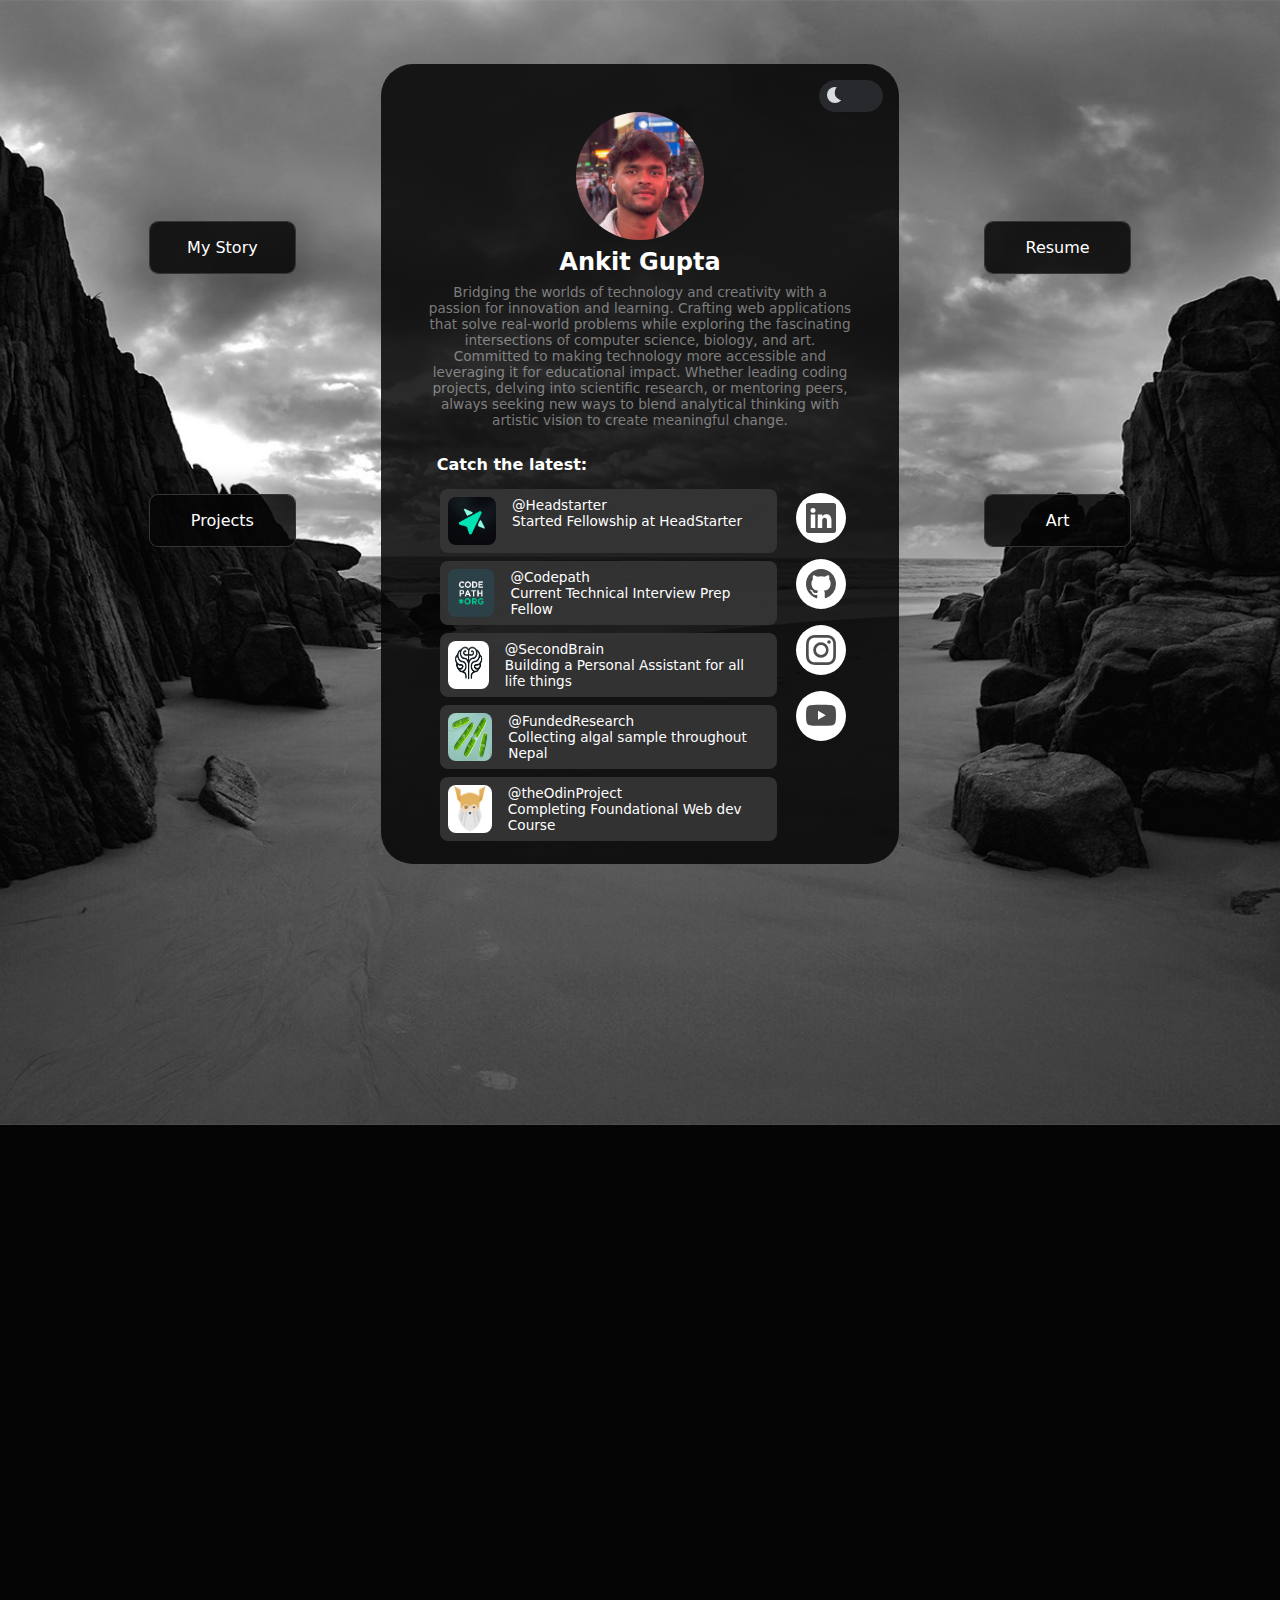
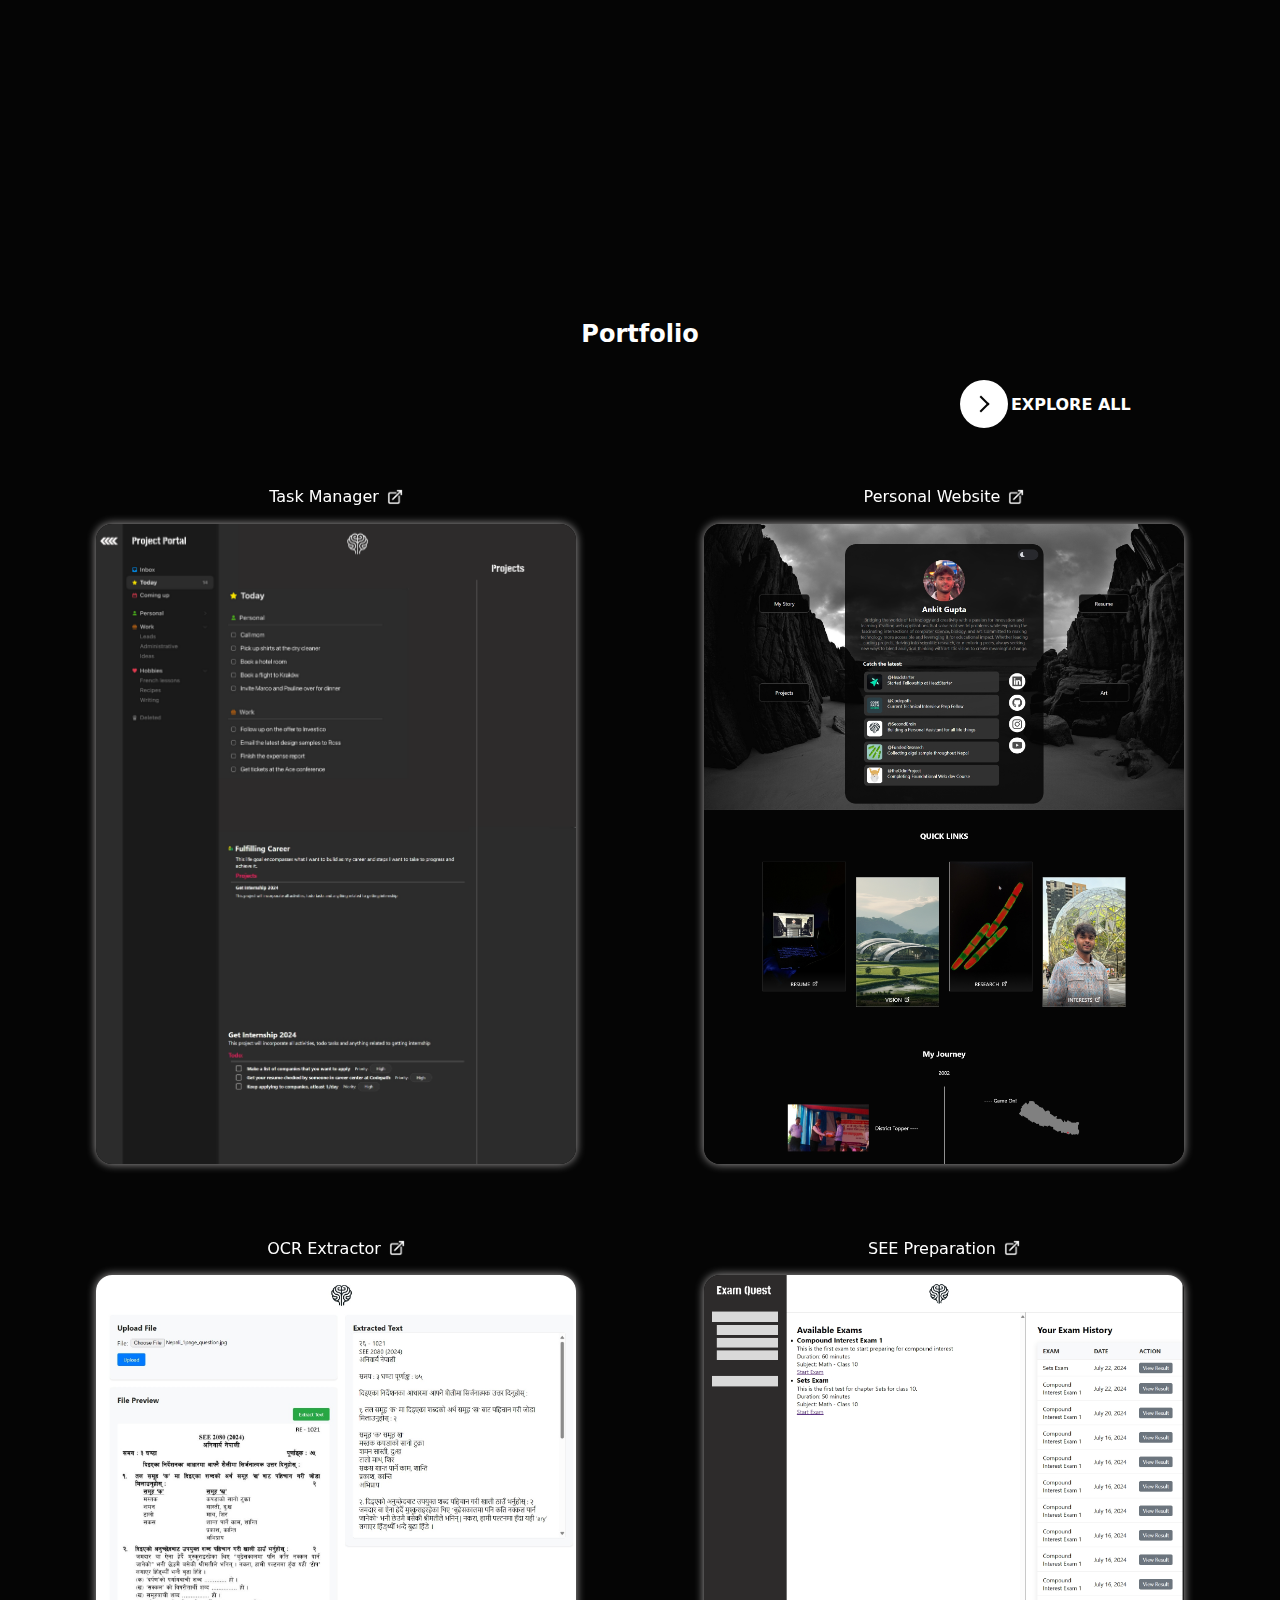
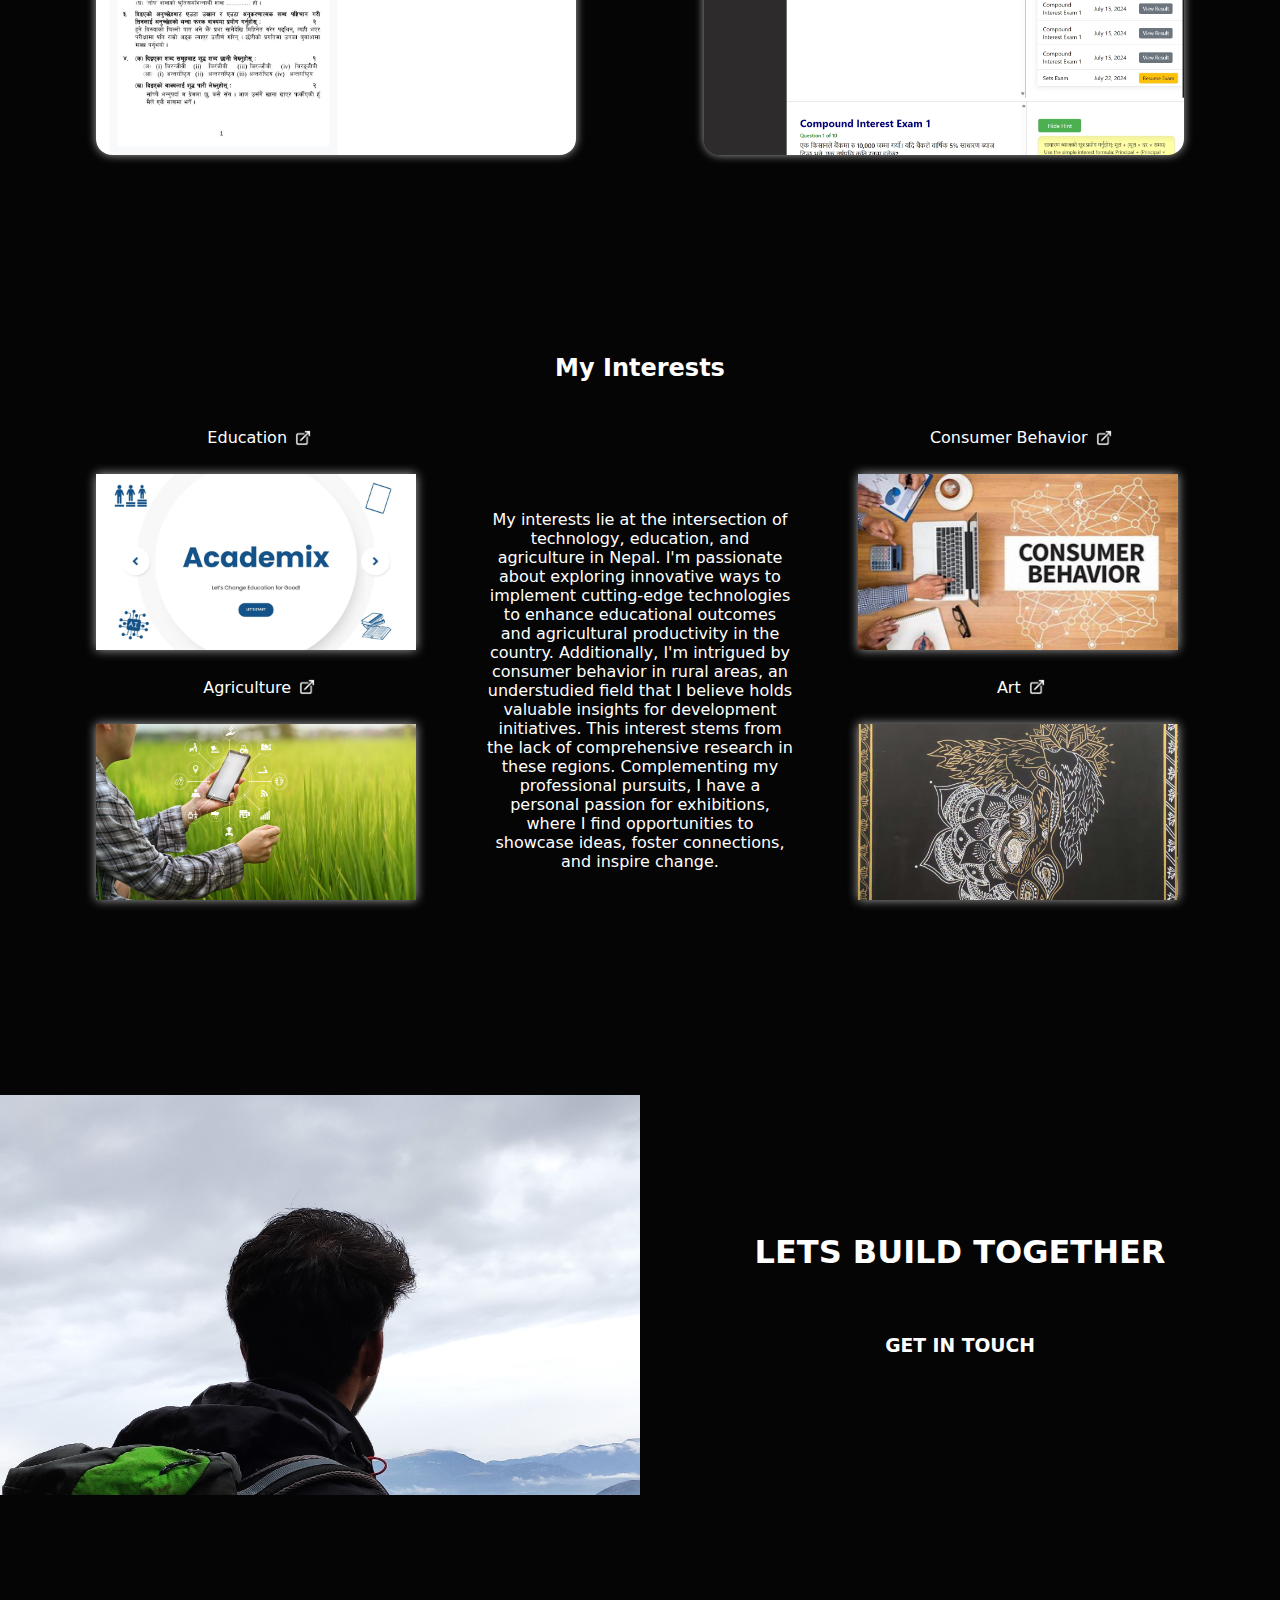
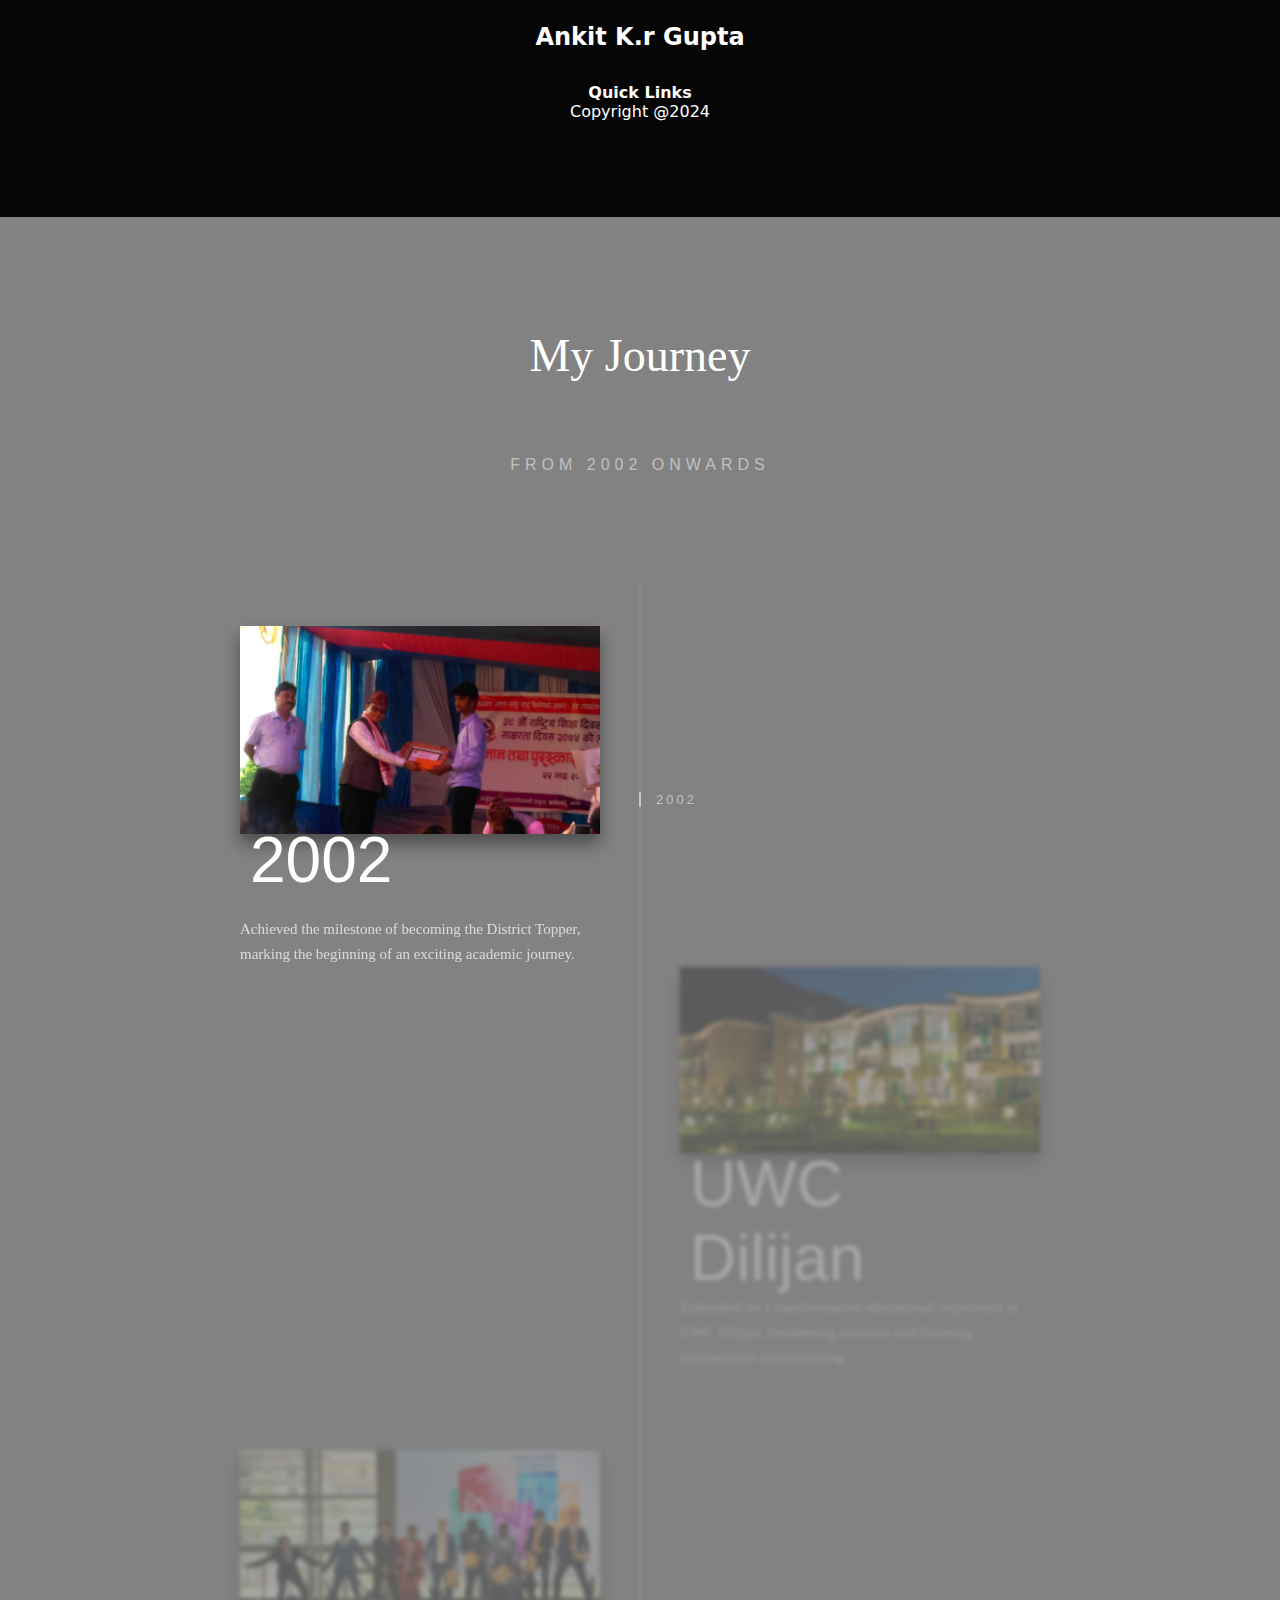
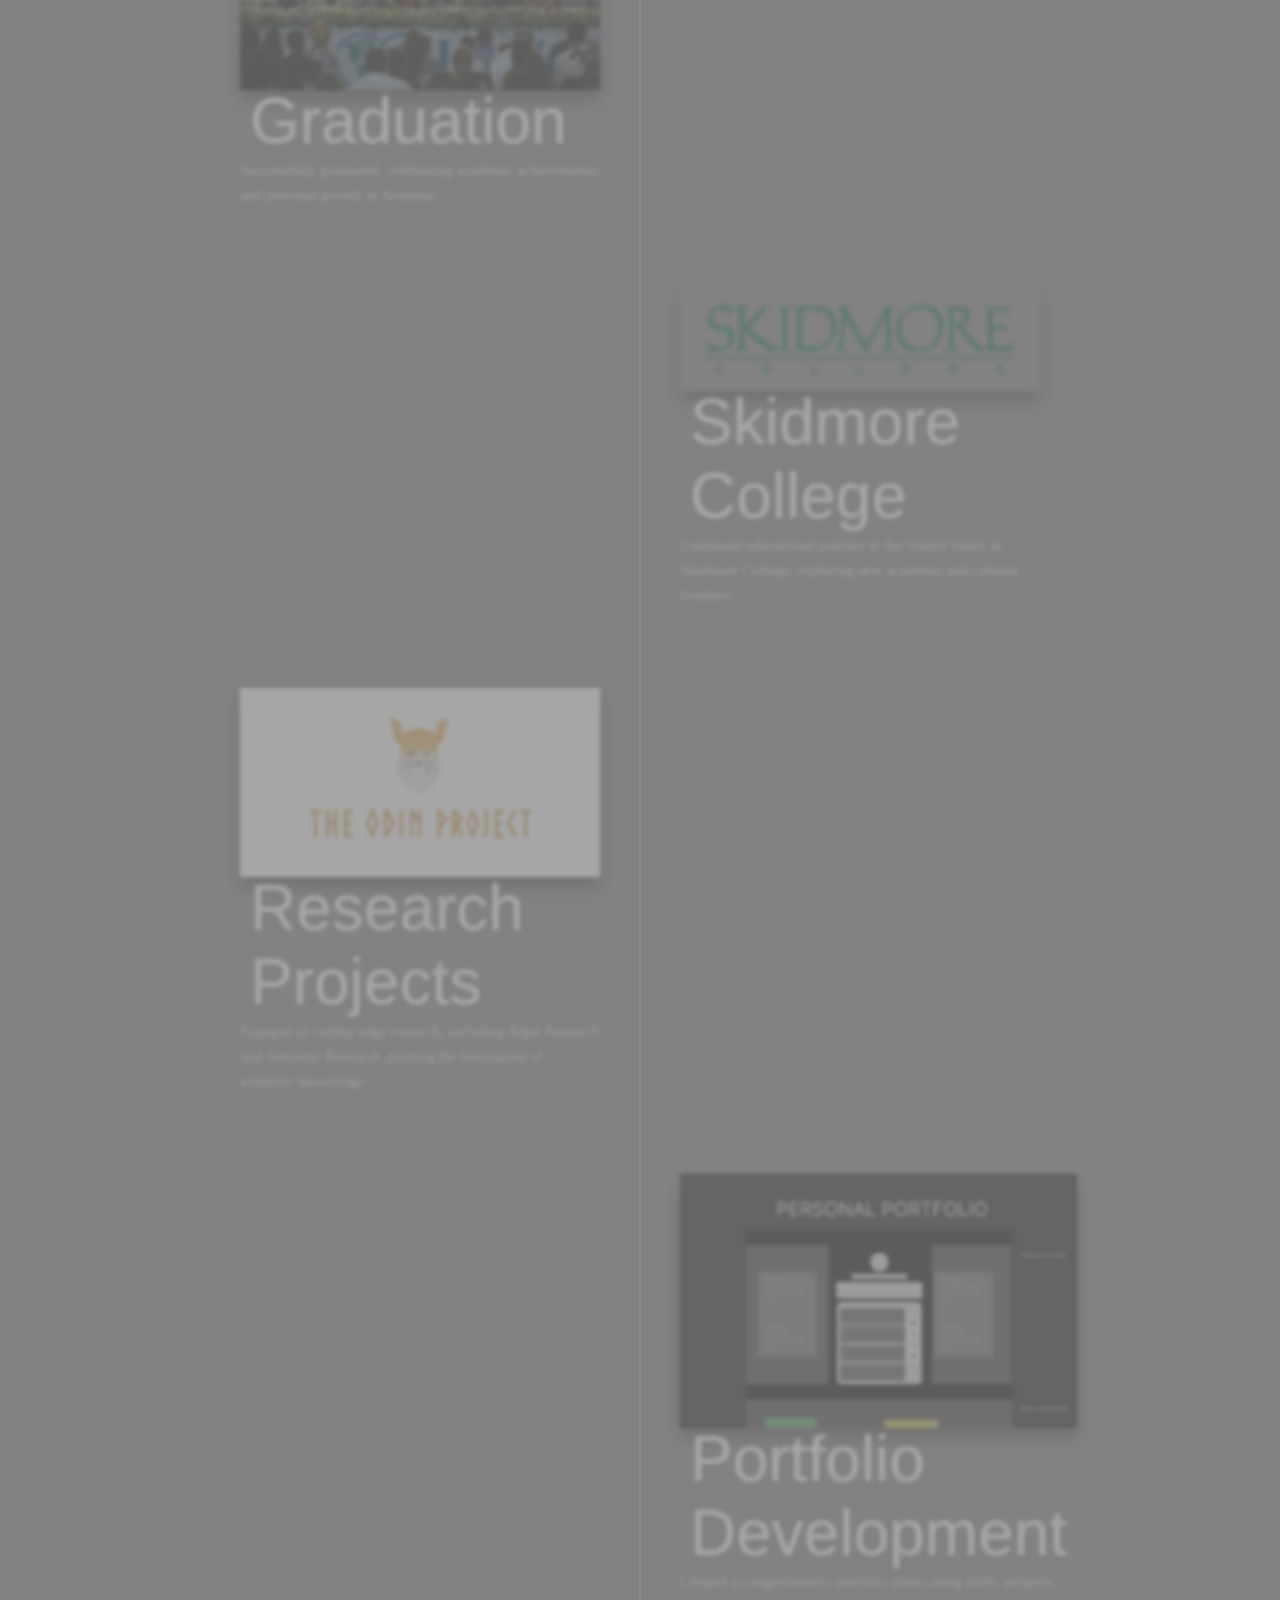
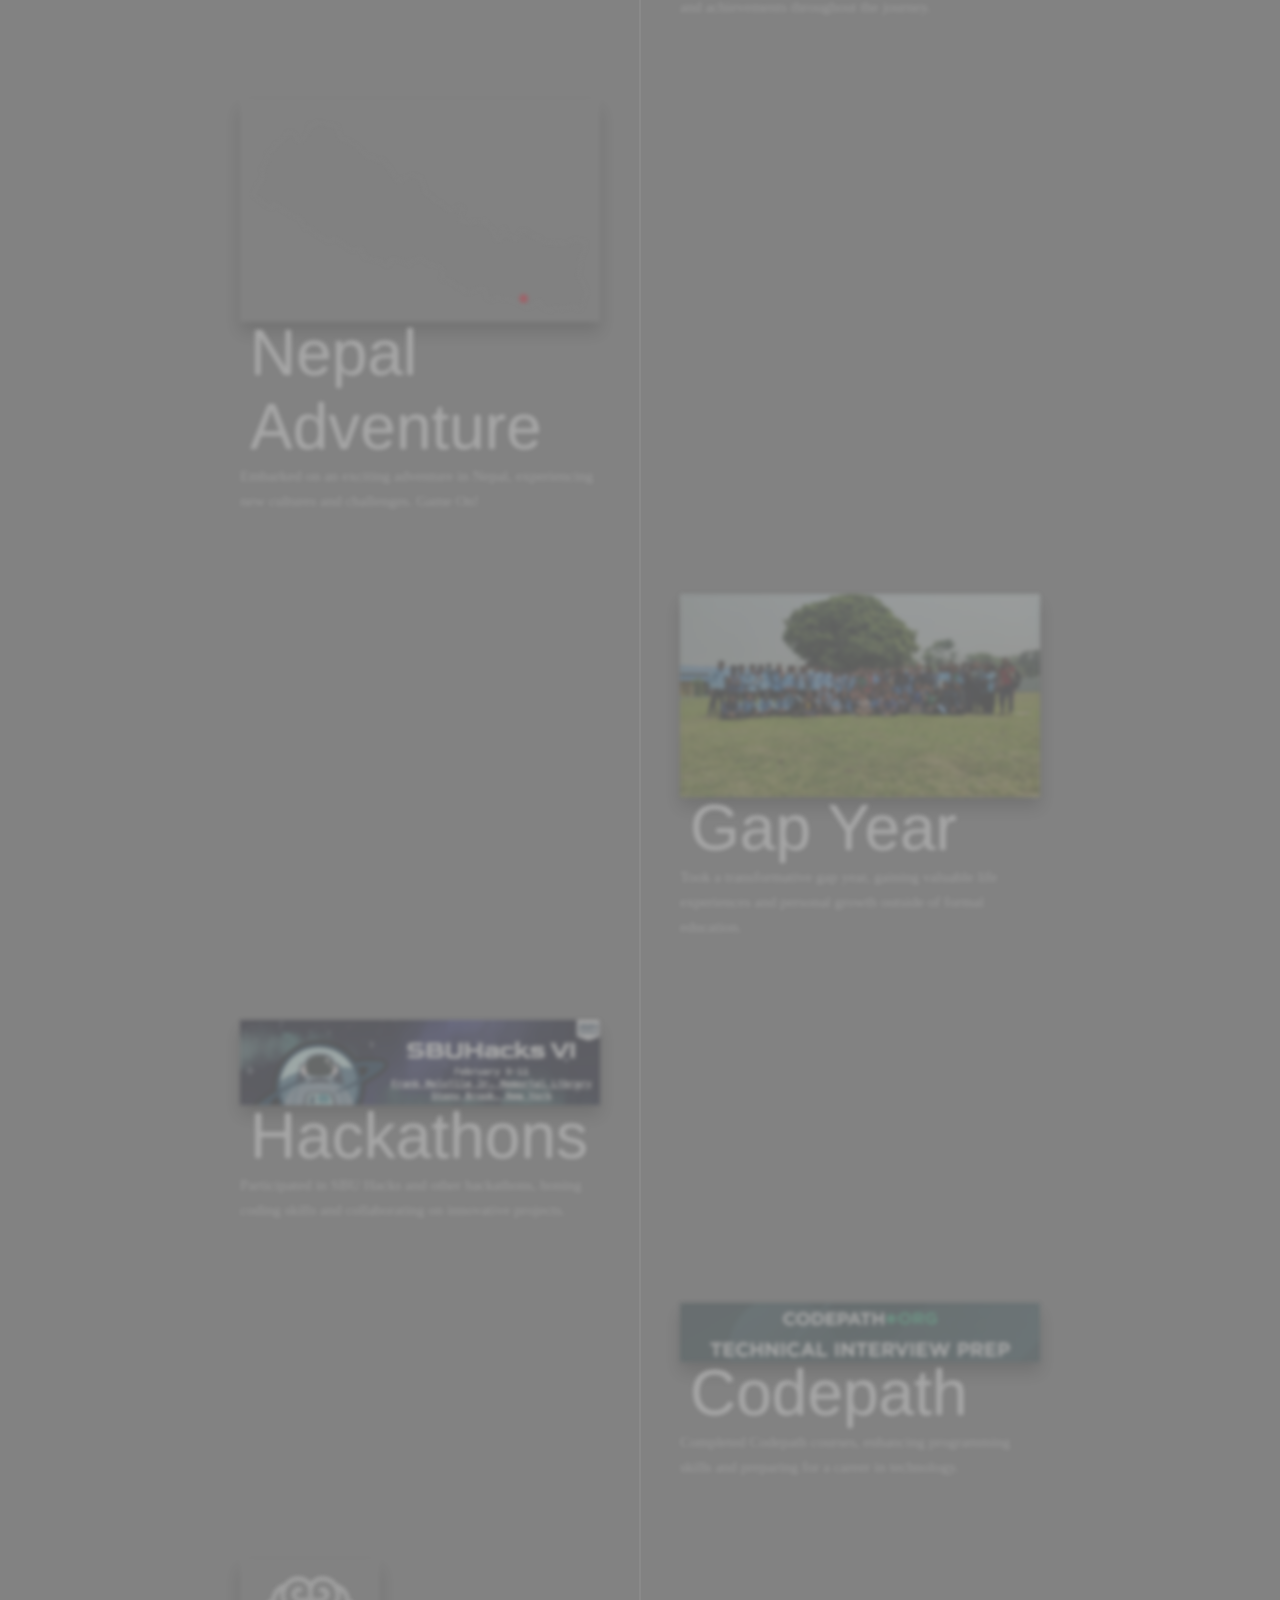
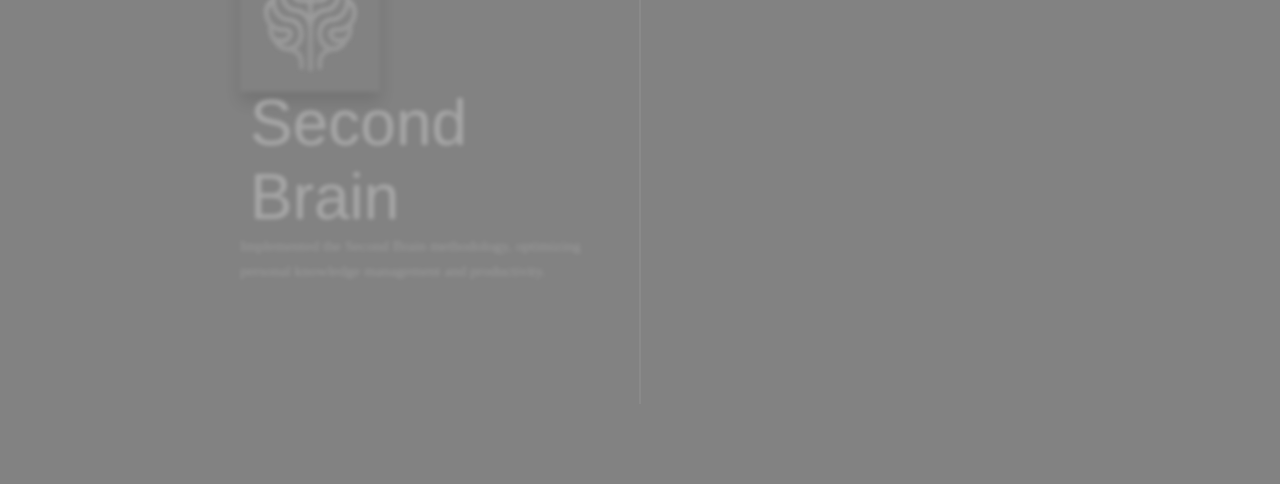
==== commit 85ab73ad: "Add more updates with fixed timeline" ====
--- a/index.html
+++ b/index.html
@@ -7,6 +7,8 @@
     <link rel="stylesheet" href="index.css">
     <link rel="stylesheet" href="scrollbar.css">
     <link rel="stylesheet" href="responsive.css">
+    <link rel="stylesheet" href="experimentTimeline.css">
+
 
 
     <title>HomePage</title>
@@ -448,12 +450,112 @@
 
     </footer>
 
+
+
+    <div class="s6-timeline-container" id="timeline-1">
+        <div class="s6-timeline-header">
+            <h2 class="s6-timeline-header__title">My Journey</h2>
+            <h3 class="s6-timeline-header__subtitle">FROM 2002 ONWARDS</h3>
+        </div>
+        <div class="s6-timeline">
+            <div class="s6-timeline-item" data-text="2002">
+                <div class="s6-timeline__content">
+                    <img class="s6-timeline__img" src="images/districtTop.jpg" alt="District Topper">
+                    <h2 class="s6-timeline__content-title">2002</h2>
+                    <p class="s6-timeline__content-desc">Achieved the milestone of becoming the District Topper, marking
+                        the beginning of an exciting academic journey.</p>
+                </div>
+            </div>
+            <div class="s6-timeline-item" data-text="UWC Dilijan">
+                <div class="s6-timeline__content">
+                    <img class="s6-timeline__img" src="images/uwc_dillijan.jpeg" alt="UWC Dilijan">
+                    <h2 class="s6-timeline__content-title">UWC Dilijan</h2>
+                    <p class="s6-timeline__content-desc">Embarked on a transformative educational experience at UWC
+                        Dilijan, broadening horizons and fostering international understanding.</p>
+                </div>
+            </div>
+            <div class="s6-timeline-item" data-text="Graduation">
+                <div class="s6-timeline__content">
+                    <img class="s6-timeline__img" src="images/graduation.jpg" alt="Graduation">
+                    <h2 class="s6-timeline__content-title">Graduation</h2>
+                    <p class="s6-timeline__content-desc">Successfully graduated, celebrating academic achievements and
+                        personal growth in Armenia.</p>
+                </div>
+            </div>
+            <div class="s6-timeline-item" data-text="Skidmore College">
+                <div class="s6-timeline__content">
+                    <img class="s6-timeline__img" src="images/skidmore_logo.png" alt="Skidmore College">
+                    <h2 class="s6-timeline__content-title">Skidmore College</h2>
+                    <p class="s6-timeline__content-desc">Continued educational journey in the United States at Skidmore
+                        College, exploring new academic and cultural frontiers.</p>
+                </div>
+            </div>
+            <div class="s6-timeline-item" data-text="Research">
+                <div class="s6-timeline__content">
+                    <img class="s6-timeline__img" src="images/odinProject.png" alt="Research Projects">
+                    <h2 class="s6-timeline__content-title">Research Projects</h2>
+                    <p class="s6-timeline__content-desc">Engaged in cutting-edge research, including Algal Research and
+                        Semantic Research, pushing the boundaries of scientific knowledge.</p>
+                </div>
+            </div>
+            <div class="s6-timeline-item" data-text="Portfolio">
+                <div class="s6-timeline__content">
+                    <img class="s6-timeline__img" src="images/portfolio.png" alt="Portfolio">
+                    <h2 class="s6-timeline__content-title">Portfolio Development</h2>
+                    <p class="s6-timeline__content-desc">Created a comprehensive portfolio showcasing skills, projects,
+                        and achievements throughout the journey.</p>
+                </div>
+            </div>
+            <div class="s6-timeline-item" data-text="Nepal">
+                <div class="s6-timeline__content">
+                    <img class="s6-timeline__img" src="images/nepal.png" alt="Nepal">
+                    <h2 class="s6-timeline__content-title">Nepal Adventure</h2>
+                    <p class="s6-timeline__content-desc">Embarked on an exciting adventure in Nepal, experiencing new
+                        cultures and challenges. Game On!</p>
+                </div>
+            </div>
+            <div class="s6-timeline-item" data-text="Gap Year">
+                <div class="s6-timeline__content">
+                    <img class="s6-timeline__img" src="images/gap_year.jpg" alt="Gap Year">
+                    <h2 class="s6-timeline__content-title">Gap Year</h2>
+                    <p class="s6-timeline__content-desc">Took a transformative gap year, gaining valuable life
+                        experiences and personal growth outside of formal education.</p>
+                </div>
+            </div>
+            <div class="s6-timeline-item" data-text="Hackathons">
+                <div class="s6-timeline__content">
+                    <img class="s6-timeline__img" src="images/SBUHacks.jpeg" alt="SBU Hacks">
+                    <h2 class="s6-timeline__content-title">Hackathons</h2>
+                    <p class="s6-timeline__content-desc">Participated in SBU Hacks and other hackathons, honing coding
+                        skills and collaborating on innovative projects.</p>
+                </div>
+            </div>
+            <div class="s6-timeline-item" data-text="Codepath">
+                <div class="s6-timeline__content">
+                    <img class="s6-timeline__img" src="images/Codepath.jpeg" alt="Codepath">
+                    <h2 class="s6-timeline__content-title">Codepath</h2>
+                    <p class="s6-timeline__content-desc">Completed Codepath courses, enhancing programming skills and
+                        preparing for a career in technology.</p>
+                </div>
+            </div>
+            <div class="s6-timeline-item" data-text="Second Brain">
+                <div class="s6-timeline__content">
+                    <img class="s6-timeline__img" src="images/SecondBrain.png" alt="Second Brain">
+                    <h2 class="s6-timeline__content-title">Second Brain</h2>
+                    <p class="s6-timeline__content-desc">Implemented the Second Brain methodology, optimizing personal
+                        knowledge management and productivity.</p>
+                </div>
+            </div>
+        </div>
     </div>
-    </section>
+
 </body>
+<script src="https://code.jquery.com/jquery-3.6.0.min.js"></script>
 <script src="index.js"></script>
 <script src="gocrazy.js"></script>
 <script src="navbar.js"></script>
+<script src="experimentTimeline.js"></script>
+
 
 <!-- <script src="dogAPi.js"></script> -->
 
--- a/experimentTimeline.css
+++ b/experimentTimeline.css
@@ -0,0 +1,186 @@
+.s6-timeline {
+    display: flex;
+    margin: 0 auto;
+    flex-wrap: wrap;
+    flex-direction: column;
+    max-width: 50rem;
+    position: relative;
+}
+
+.s6-timeline__content-title {
+    font-weight: normal;
+    font-size: 4rem;
+    margin: -10px 0 0 0;
+    transition: .4s;
+    padding: 0 10px;
+    box-sizing: border-box;
+    font-family: 'Pathway Gothic One', sans-serif;
+    color: #fff;
+}
+
+.s6-timeline__content-desc {
+    margin: 0;
+    font-size: 15px;
+    box-sizing: border-box;
+    color: rgba(255, 255, 255, .7);
+    font-family: Cardo;
+    font-weight: normal;
+    line-height: 25px;
+}
+
+.s6-timeline:before {
+    position: absolute;
+    left: 50%;
+    width: 2px;
+    height: 100%;
+    margin-left: -1px;
+    content: "";
+    background: rgba(255, 255, 255, .07);
+}
+
+.s6-timeline-item {
+    padding: 40px 0;
+    opacity: .3;
+    filter: blur(2px);
+    transition: .5s;
+    box-sizing: border-box;
+    width: calc(50% - 40px);
+    display: flex;
+    position: relative;
+    transform: translateY(-80px);
+}
+
+.s6-timeline-item:before {
+    content: attr(data-text);
+    letter-spacing: 3px;
+    width: 100%;
+    position: absolute;
+    color: rgba(255, 255, 255, .5);
+    font-size: 13px;
+    font-family: 'Pathway Gothic One', sans-serif;
+    border-left: 2px solid rgba(255, 255, 255, .5);
+    top: 70%;
+    margin-top: -5px;
+    padding-left: 15px;
+    opacity: 0;
+    right: calc(-100% - 56px);
+}
+
+.s6-timeline-item:nth-child(even) {
+    align-self: flex-end;
+}
+
+.s6-timeline-item:nth-child(even):before {
+    right: auto;
+    text-align: right;
+    left: calc(-100% - 56px);
+    padding-left: 0;
+    border-left: none;
+    border-right: 2px solid rgba(255, 255, 255, .5);
+    padding-right: 15px;
+}
+
+.s6-timeline-item--active {
+    opacity: 1;
+    transform: translateY(0);
+    filter: blur(0px);
+}
+
+.s6-timeline-item--active:before {
+    top: 50%;
+    transition: .3s all .2s;
+    opacity: 1;
+}
+
+.s6-timeline-item--active .s6-timeline__content-title {
+    margin: -15px 0 20px 0;
+}
+
+.s6-timeline__img {
+    max-width: 100%;
+    box-shadow: 0 10px 15px rgba(0, 0, 0, .4);
+}
+
+.s6-timeline-container {
+    width: 100%;
+    position: relative;
+    padding: 80px 0;
+    transition: .3s ease 0s;
+    background-attachment: fixed;
+    background-size: cover;
+}
+
+.s6-timeline-container:before {
+    position: absolute;
+    left: 0;
+    top: 0;
+    width: 100%;
+    height: 100%;
+    background: rgba(99, 99, 99, 0.8);
+    content: "";
+}
+
+.s6-timeline-header {
+    width: 100%;
+    text-align: center;
+    margin-bottom: 80px;
+    position: relative;
+}
+
+.s6-timeline-header__title {
+    color: #fff;
+    font-size: 46px;
+    font-family: Cardo;
+    font-weight: normal;
+    margin: 0;
+}
+
+.s6-timeline-header__subtitle {
+    color: rgba(255, 255, 255, .5);
+    font-family: 'Pathway Gothic One', sans-serif;
+    font-size: 16px;
+    letter-spacing: 5px;
+    margin: 10px 0 0 0;
+    font-weight: normal;
+}
+
+.s6-demo-footer {
+    padding: 60px 0;
+    text-align: center;
+}
+
+.s6-demo-footer a {
+    color: #999;
+    display: inline-block;
+    font-family: Cardo;
+}
+
+@media only screen and (max-width: 767px) {
+    .s6-timeline:before {
+        left: 40px;
+    }
+
+    .s6-timeline__img {
+        max-width: 25rem;
+        box-shadow: 0 10px 15px rgba(0, 0, 0, .4);
+    }
+
+    .s6-timeline-item {
+        align-self: baseline !important;
+        width: 100%;
+        padding: 0 30px 150px 100px;
+    }
+
+    .s6-timeline-item:before {
+        left: 10px !important;
+        padding: 0 !important;
+        top: 50px;
+        text-align: center !important;
+        width: 60px;
+        border: none !important;
+    }
+
+    .s6-timeline-item:last-child {
+        padding-bottom: 40px;
+    }
+}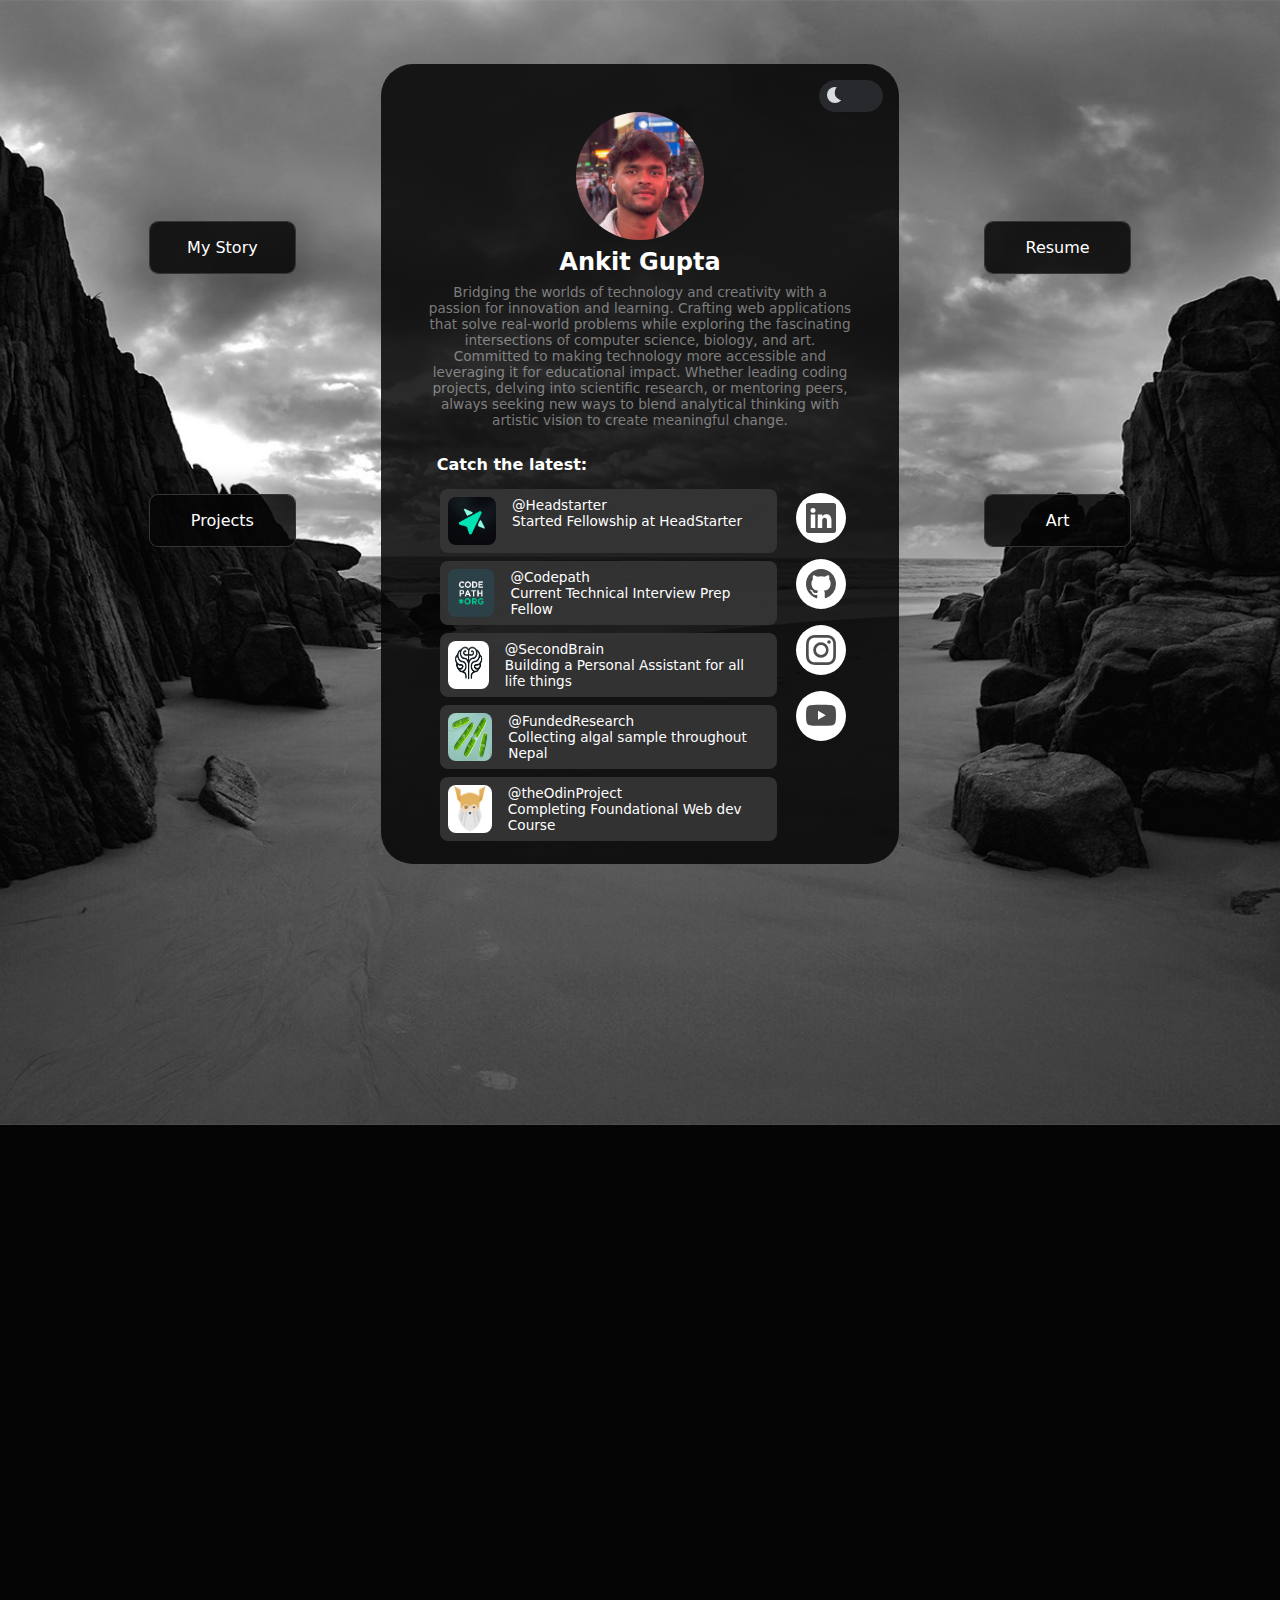
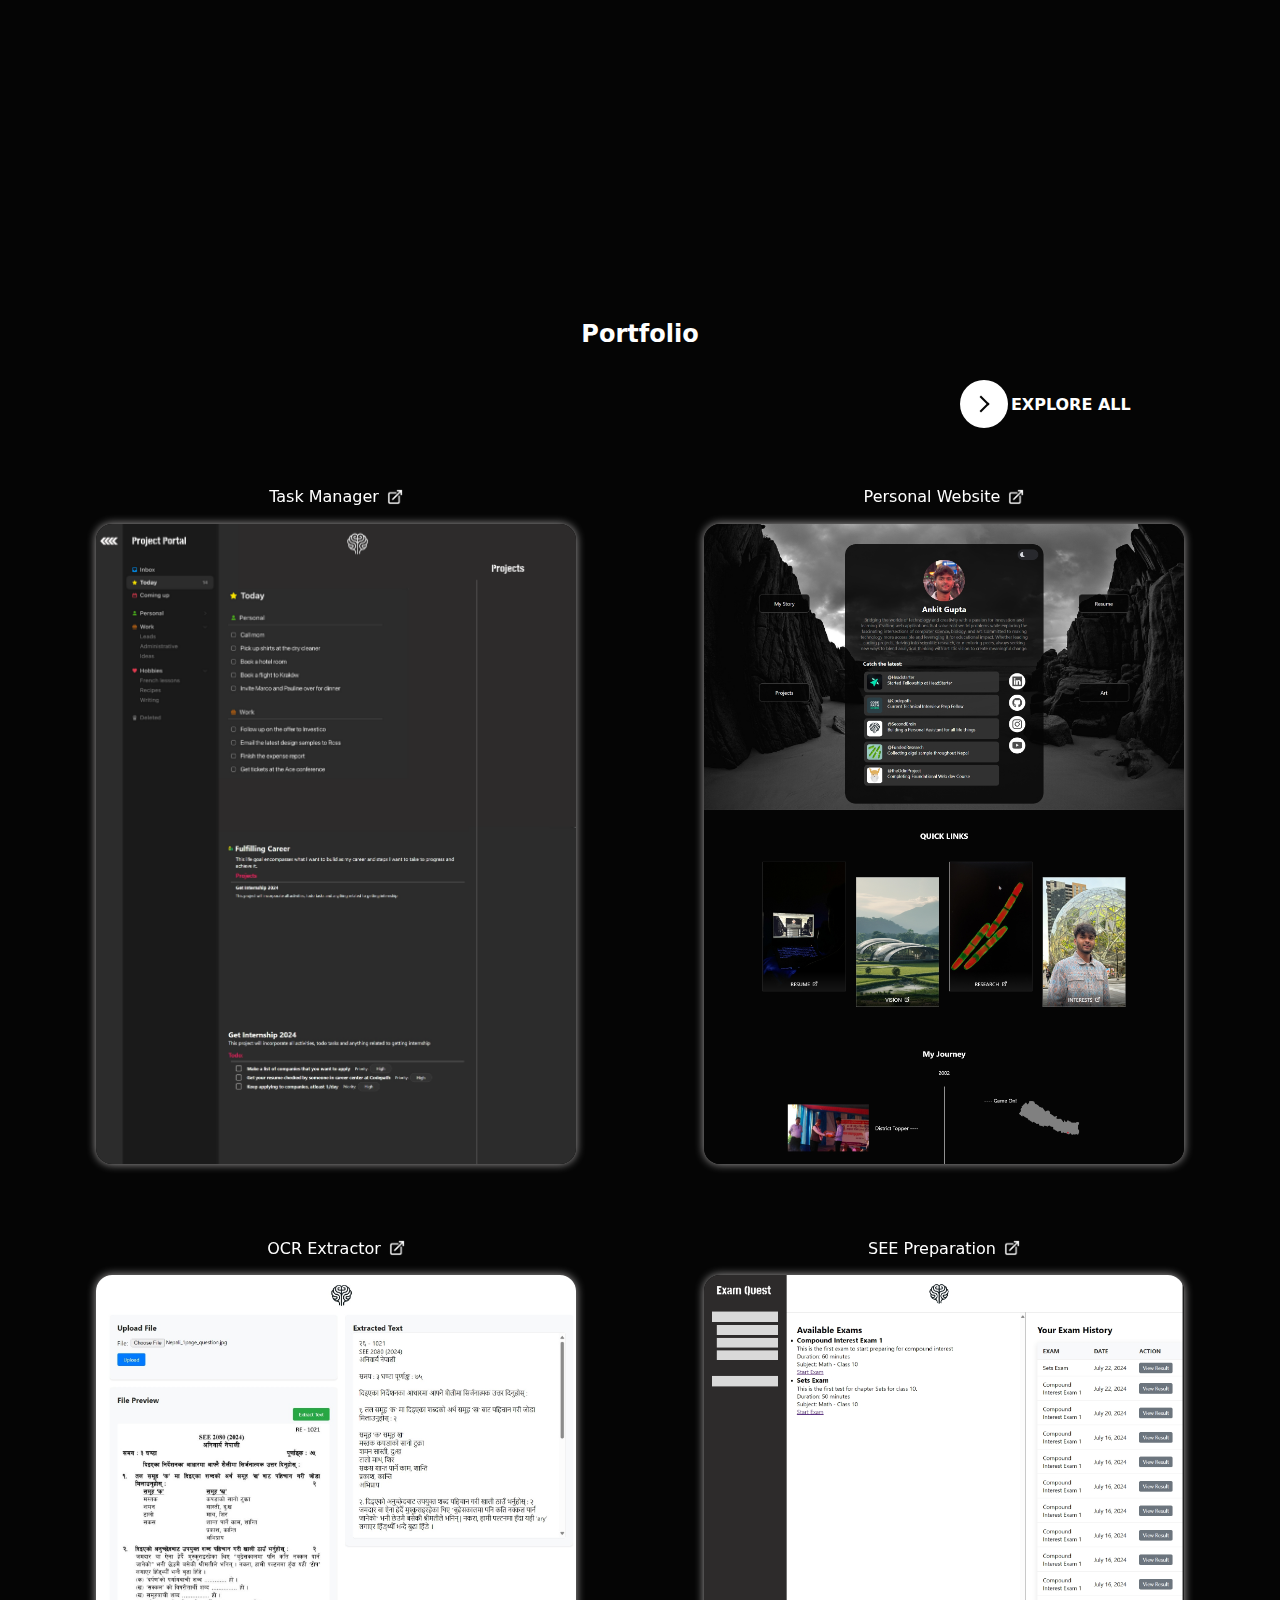
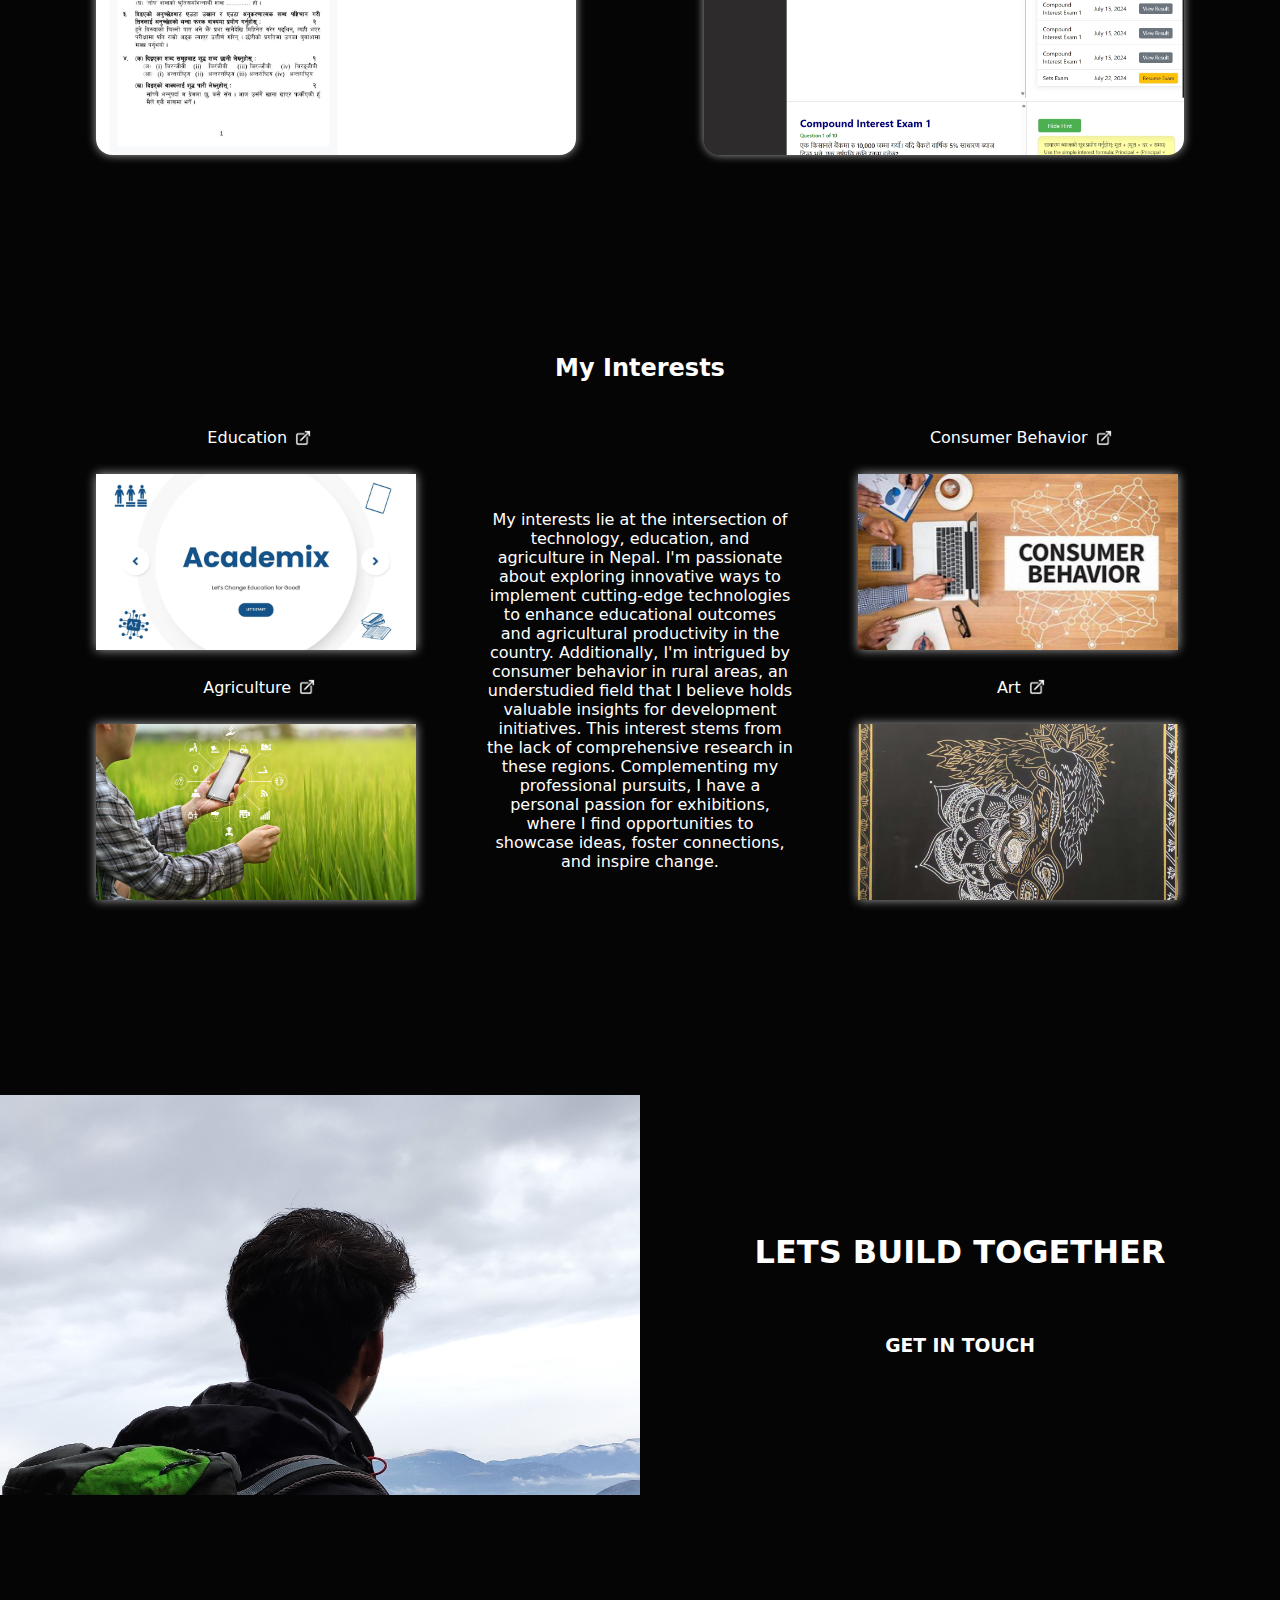
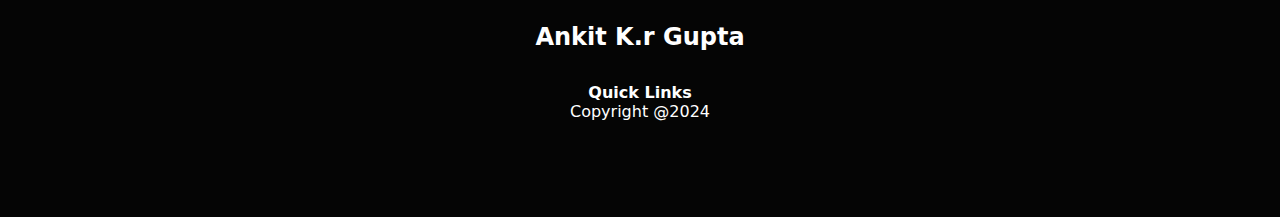
==== commit a21672d9: "New timeline moved to another webpage connected by MyStory button" ====
--- a/index.html
+++ b/index.html
@@ -26,7 +26,7 @@
         <!-- For Normal Screen sizes -->
         <div class="hero_content_container">
             <div class="hero_left" id="hero_explore_links">
-                <a class="button" href="#">My Story</a>
+                <a class="button" href="experiment_timeline.html">My Story</a>
                 <a class="button" href="#">Projects</a>
             </div>
             <div id="hero_profile_container">
@@ -452,103 +452,6 @@
 
 
 
-    <div class="s6-timeline-container" id="timeline-1">
-        <div class="s6-timeline-header">
-            <h2 class="s6-timeline-header__title">My Journey</h2>
-            <h3 class="s6-timeline-header__subtitle">FROM 2002 ONWARDS</h3>
-        </div>
-        <div class="s6-timeline">
-            <div class="s6-timeline-item" data-text="2002">
-                <div class="s6-timeline__content">
-                    <img class="s6-timeline__img" src="images/districtTop.jpg" alt="District Topper">
-                    <h2 class="s6-timeline__content-title">2002</h2>
-                    <p class="s6-timeline__content-desc">Achieved the milestone of becoming the District Topper, marking
-                        the beginning of an exciting academic journey.</p>
-                </div>
-            </div>
-            <div class="s6-timeline-item" data-text="UWC Dilijan">
-                <div class="s6-timeline__content">
-                    <img class="s6-timeline__img" src="images/uwc_dillijan.jpeg" alt="UWC Dilijan">
-                    <h2 class="s6-timeline__content-title">UWC Dilijan</h2>
-                    <p class="s6-timeline__content-desc">Embarked on a transformative educational experience at UWC
-                        Dilijan, broadening horizons and fostering international understanding.</p>
-                </div>
-            </div>
-            <div class="s6-timeline-item" data-text="Graduation">
-                <div class="s6-timeline__content">
-                    <img class="s6-timeline__img" src="images/graduation.jpg" alt="Graduation">
-                    <h2 class="s6-timeline__content-title">Graduation</h2>
-                    <p class="s6-timeline__content-desc">Successfully graduated, celebrating academic achievements and
-                        personal growth in Armenia.</p>
-                </div>
-            </div>
-            <div class="s6-timeline-item" data-text="Skidmore College">
-                <div class="s6-timeline__content">
-                    <img class="s6-timeline__img" src="images/skidmore_logo.png" alt="Skidmore College">
-                    <h2 class="s6-timeline__content-title">Skidmore College</h2>
-                    <p class="s6-timeline__content-desc">Continued educational journey in the United States at Skidmore
-                        College, exploring new academic and cultural frontiers.</p>
-                </div>
-            </div>
-            <div class="s6-timeline-item" data-text="Research">
-                <div class="s6-timeline__content">
-                    <img class="s6-timeline__img" src="images/odinProject.png" alt="Research Projects">
-                    <h2 class="s6-timeline__content-title">Research Projects</h2>
-                    <p class="s6-timeline__content-desc">Engaged in cutting-edge research, including Algal Research and
-                        Semantic Research, pushing the boundaries of scientific knowledge.</p>
-                </div>
-            </div>
-            <div class="s6-timeline-item" data-text="Portfolio">
-                <div class="s6-timeline__content">
-                    <img class="s6-timeline__img" src="images/portfolio.png" alt="Portfolio">
-                    <h2 class="s6-timeline__content-title">Portfolio Development</h2>
-                    <p class="s6-timeline__content-desc">Created a comprehensive portfolio showcasing skills, projects,
-                        and achievements throughout the journey.</p>
-                </div>
-            </div>
-            <div class="s6-timeline-item" data-text="Nepal">
-                <div class="s6-timeline__content">
-                    <img class="s6-timeline__img" src="images/nepal.png" alt="Nepal">
-                    <h2 class="s6-timeline__content-title">Nepal Adventure</h2>
-                    <p class="s6-timeline__content-desc">Embarked on an exciting adventure in Nepal, experiencing new
-                        cultures and challenges. Game On!</p>
-                </div>
-            </div>
-            <div class="s6-timeline-item" data-text="Gap Year">
-                <div class="s6-timeline__content">
-                    <img class="s6-timeline__img" src="images/gap_year.jpg" alt="Gap Year">
-                    <h2 class="s6-timeline__content-title">Gap Year</h2>
-                    <p class="s6-timeline__content-desc">Took a transformative gap year, gaining valuable life
-                        experiences and personal growth outside of formal education.</p>
-                </div>
-            </div>
-            <div class="s6-timeline-item" data-text="Hackathons">
-                <div class="s6-timeline__content">
-                    <img class="s6-timeline__img" src="images/SBUHacks.jpeg" alt="SBU Hacks">
-                    <h2 class="s6-timeline__content-title">Hackathons</h2>
-                    <p class="s6-timeline__content-desc">Participated in SBU Hacks and other hackathons, honing coding
-                        skills and collaborating on innovative projects.</p>
-                </div>
-            </div>
-            <div class="s6-timeline-item" data-text="Codepath">
-                <div class="s6-timeline__content">
-                    <img class="s6-timeline__img" src="images/Codepath.jpeg" alt="Codepath">
-                    <h2 class="s6-timeline__content-title">Codepath</h2>
-                    <p class="s6-timeline__content-desc">Completed Codepath courses, enhancing programming skills and
-                        preparing for a career in technology.</p>
-                </div>
-            </div>
-            <div class="s6-timeline-item" data-text="Second Brain">
-                <div class="s6-timeline__content">
-                    <img class="s6-timeline__img" src="images/SecondBrain.png" alt="Second Brain">
-                    <h2 class="s6-timeline__content-title">Second Brain</h2>
-                    <p class="s6-timeline__content-desc">Implemented the Second Brain methodology, optimizing personal
-                        knowledge management and productivity.</p>
-                </div>
-            </div>
-        </div>
-    </div>
-
 </body>
 <script src="https://code.jquery.com/jquery-3.6.0.min.js"></script>
 <script src="index.js"></script>
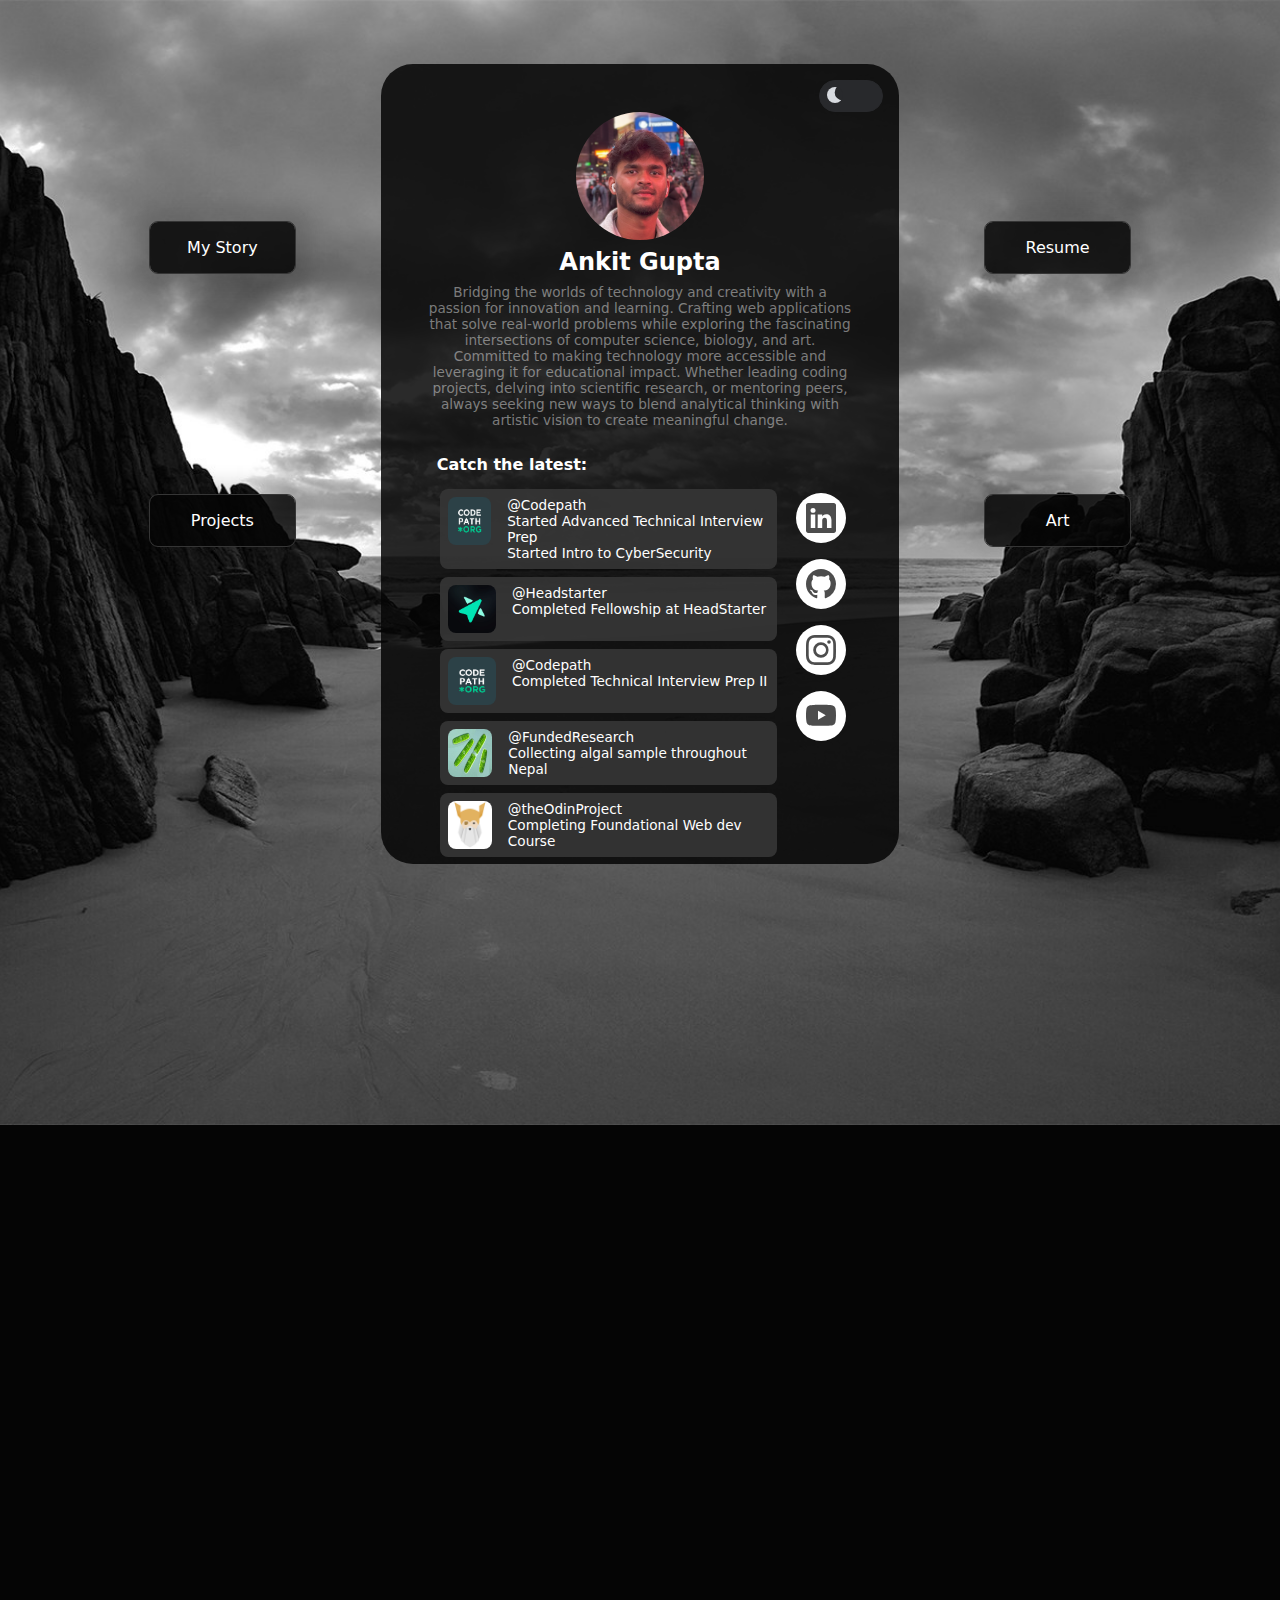
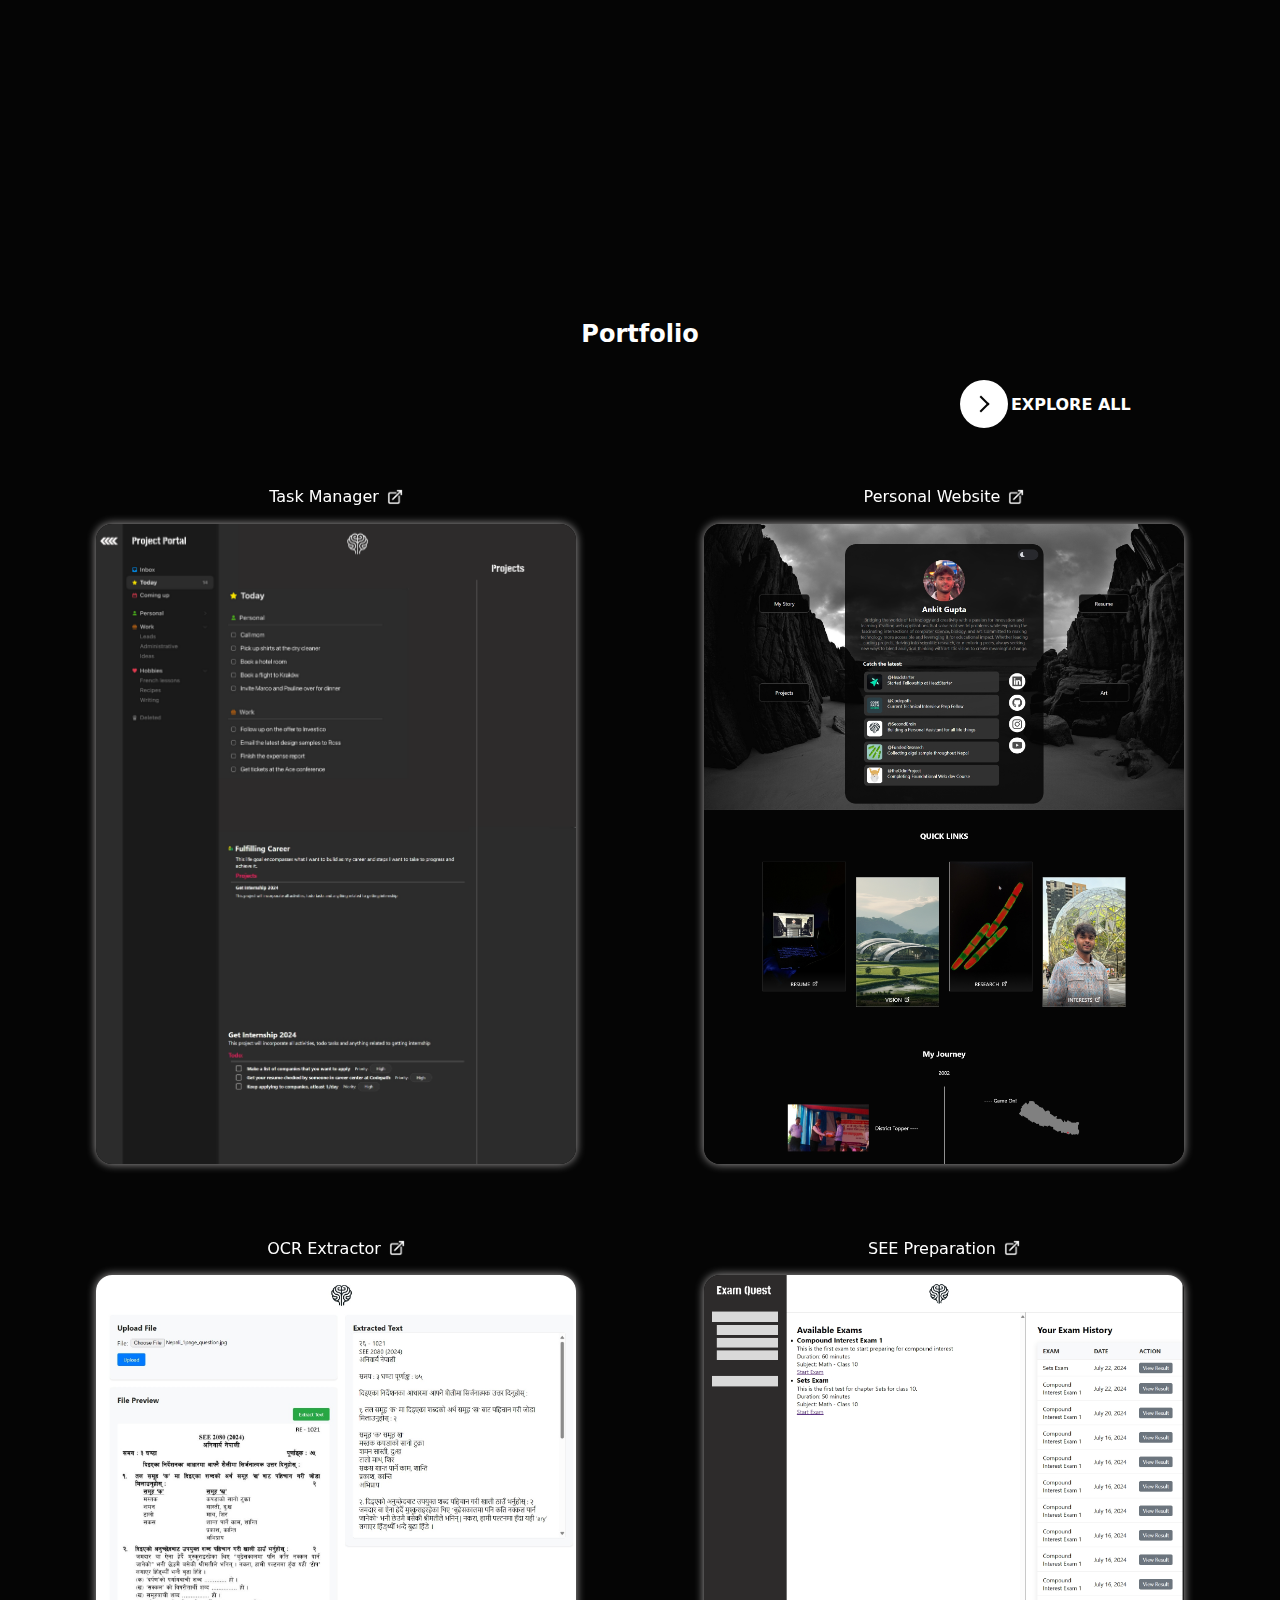
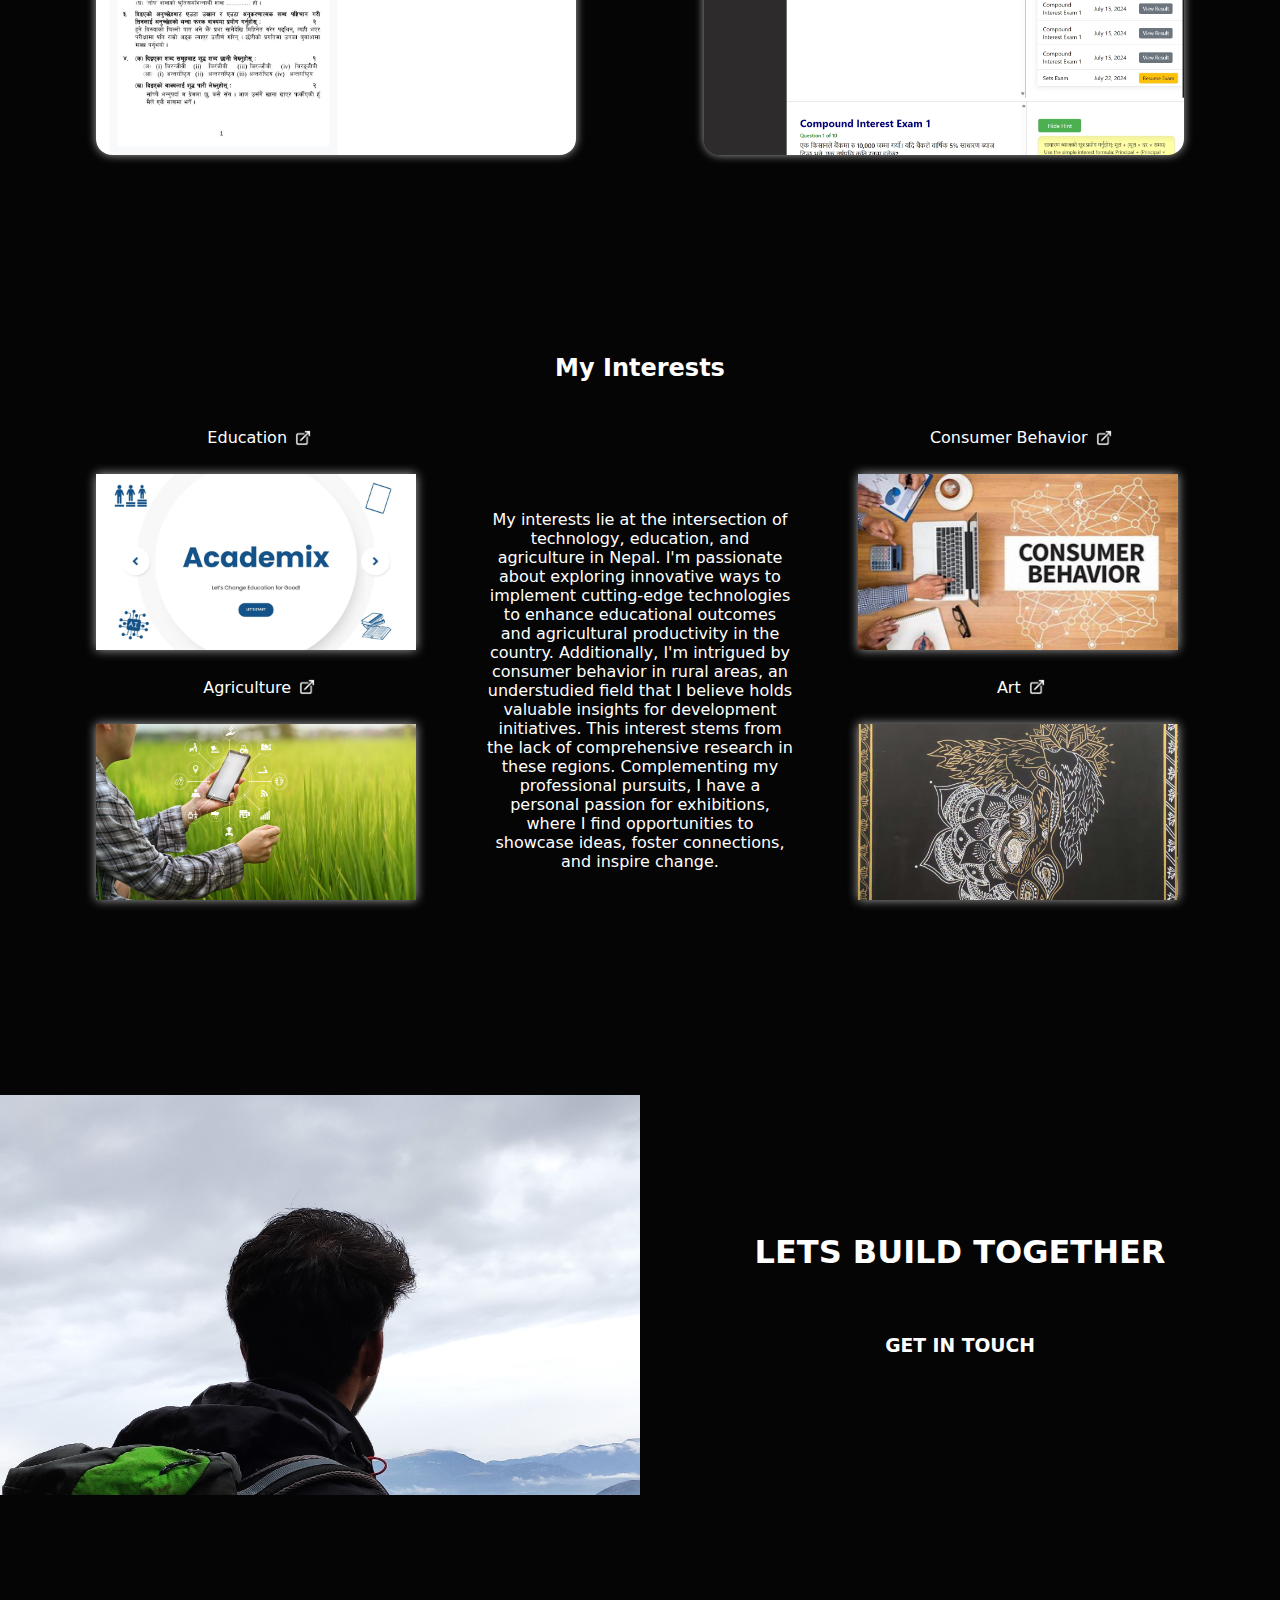
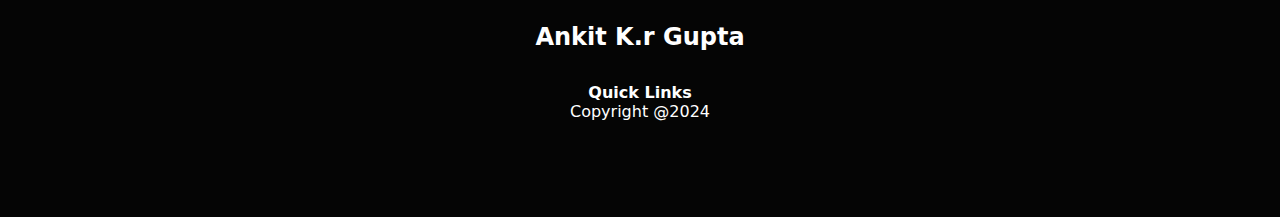
==== commit 5bf33c2f: "Update Resume and latest exeperience section" ====
--- a/index.html
+++ b/index.html
@@ -60,13 +60,25 @@
                     <div class="quicklinks">
 
                         <div class="latest_stuff">
+                            <a class="quicklinks_element" href="https://www.codepath.org/courses/tech-interview-prep">
+                                <div class="quicklinks_link_image">
+                                    <img src="images/logos/codepath.webp" alt="">
+
+                                </div>
+                                <div class="quicklinks_text">
+                                    <p>@Codepath</p>
+                                    <p>Started Advanced Technical Interview Prep</p>
+                                    <p>Started Intro to CyberSecurity</p>
+                                </div>
+
+                            </a>
                             <a class="quicklinks_element" href="https://headstarter.co/">
                                 <div class="quicklinks_link_image">
                                     <img src="images/logos/headstarter.avif" alt="">
                                 </div>
                                 <div class="quicklinks_text">
                                     <p>@Headstarter</p>
-                                    <p>Started Fellowship at HeadStarter</p>
+                                    <p>Completed Fellowship at HeadStarter</p>
                                 </div>
 
                             </a>
@@ -76,21 +88,11 @@
                                 </div>
                                 <div class="quicklinks_text">
                                     <p>@Codepath</p>
-                                    <p>Current Technical Interview Prep Fellow</p>
+                                    <p>Completed Technical Interview Prep II</p>
                                 </div>
 
                             </a>
-                            <a class="quicklinks_element" href="#">
-                                <div class="quicklinks_link_image">
-                                    <img src="images/logos/LogoMain.png" alt="">
-
-                                </div>
-                                <div class="quicklinks_text">
-                                    <p>@SecondBrain</p>
-                                    <p>Building a Personal Assistant for all life things</p>
-                                </div>
-
-                            </a>
+
                             <a class="quicklinks_element" href="#">
                                 <div class="quicklinks_link_image">
                                     <img src="images/logos/penium.jpeg" alt="">
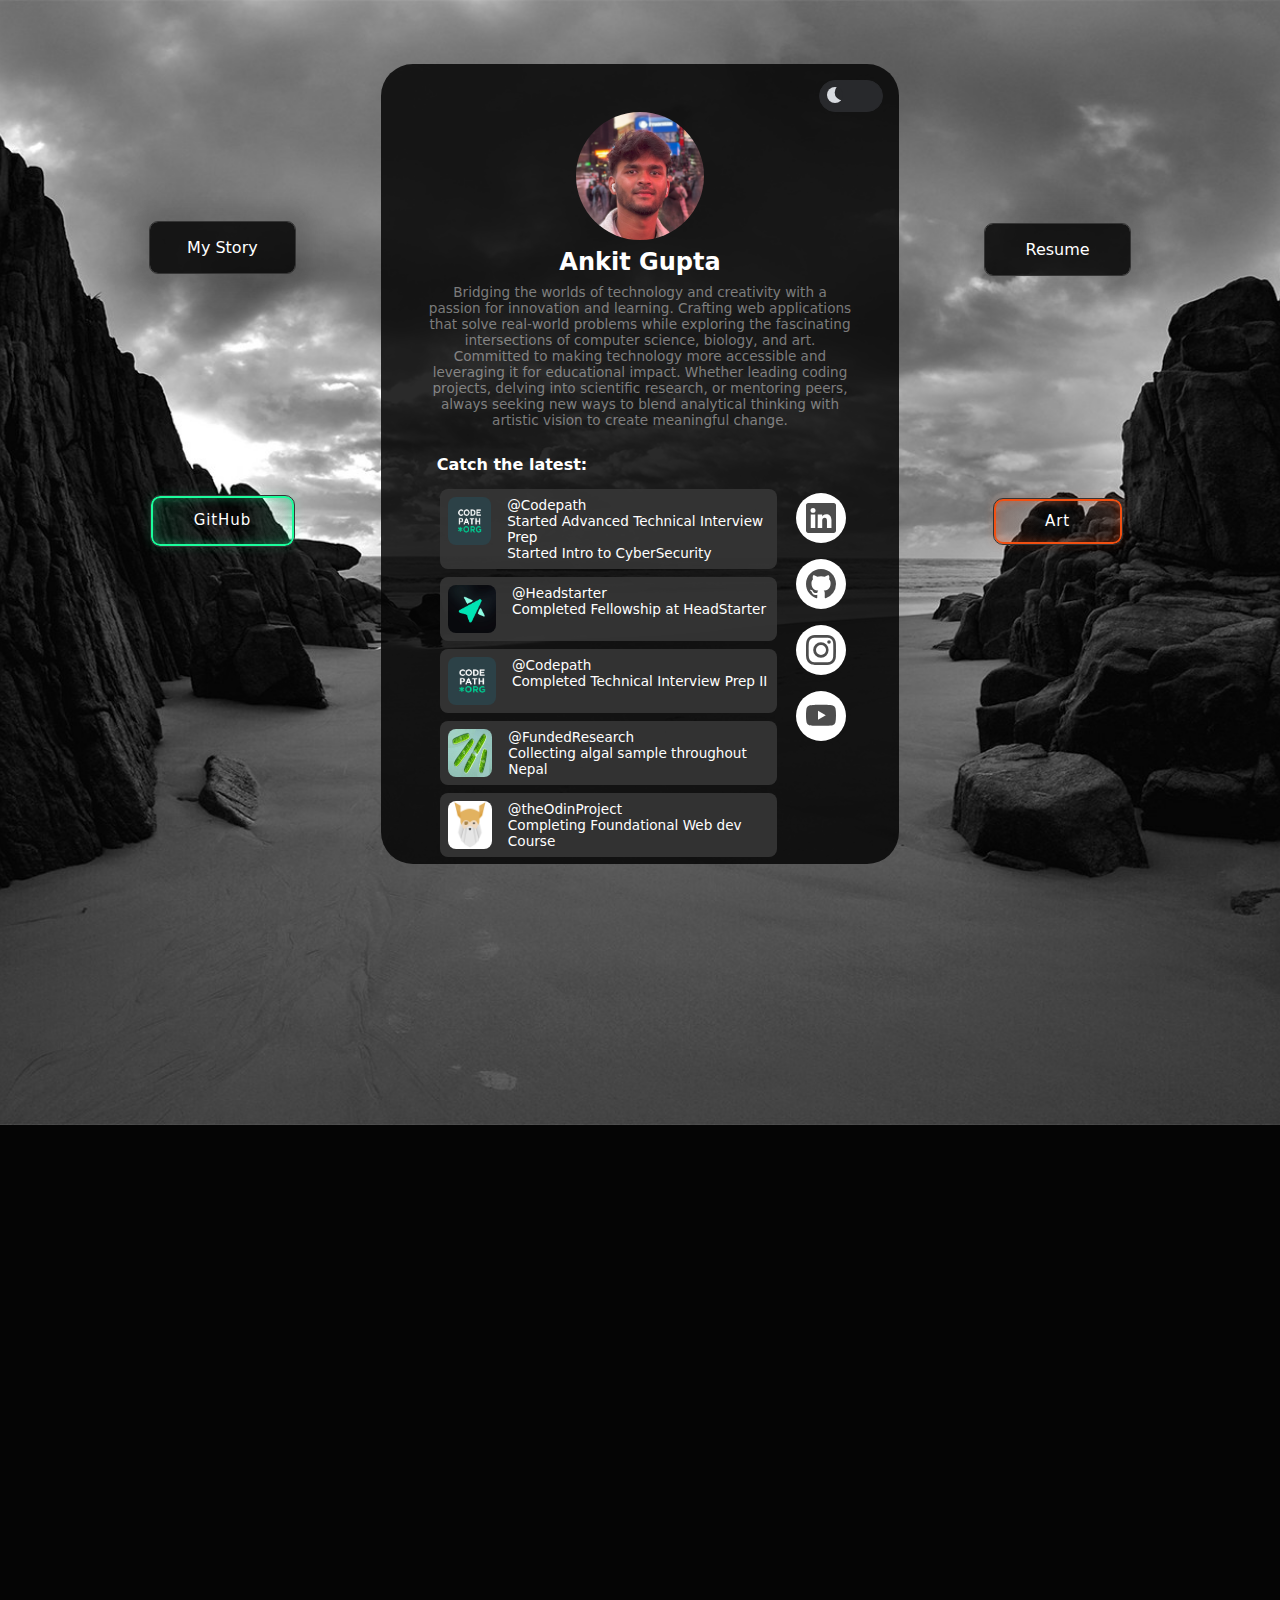
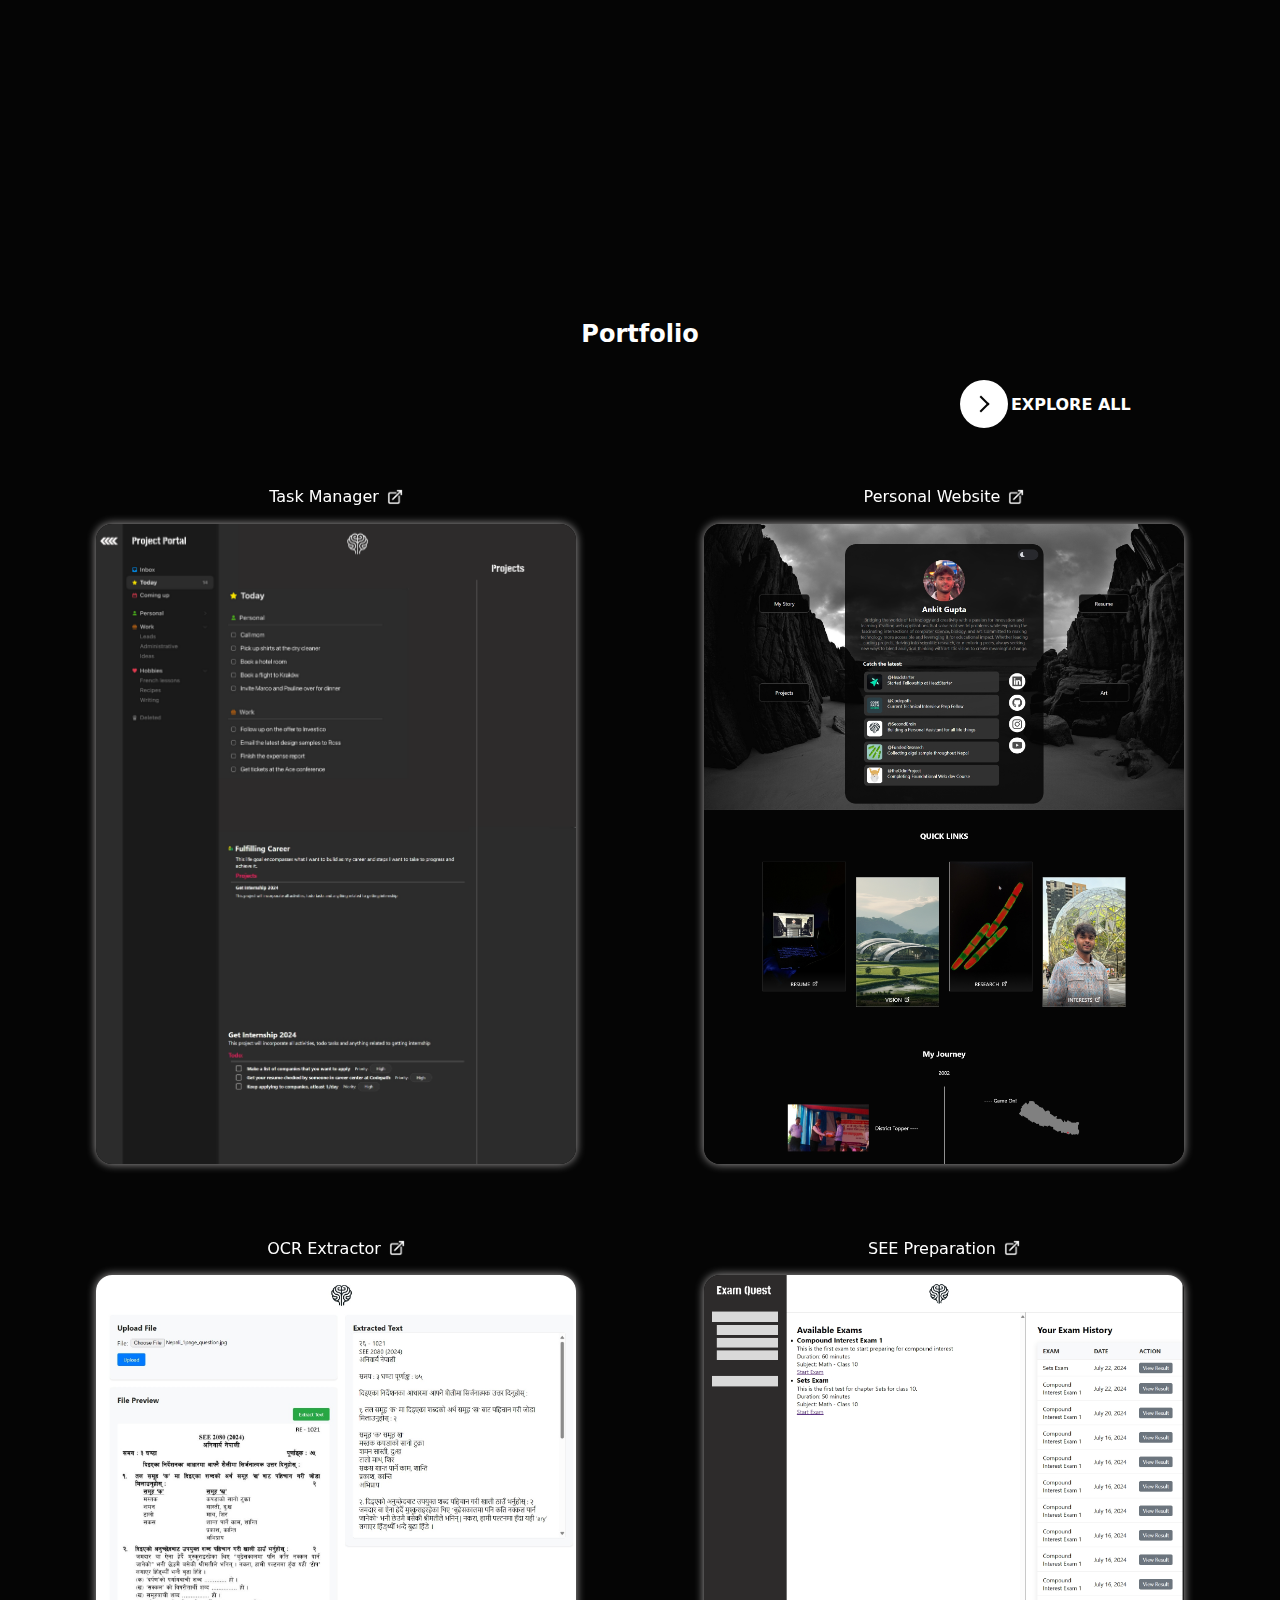
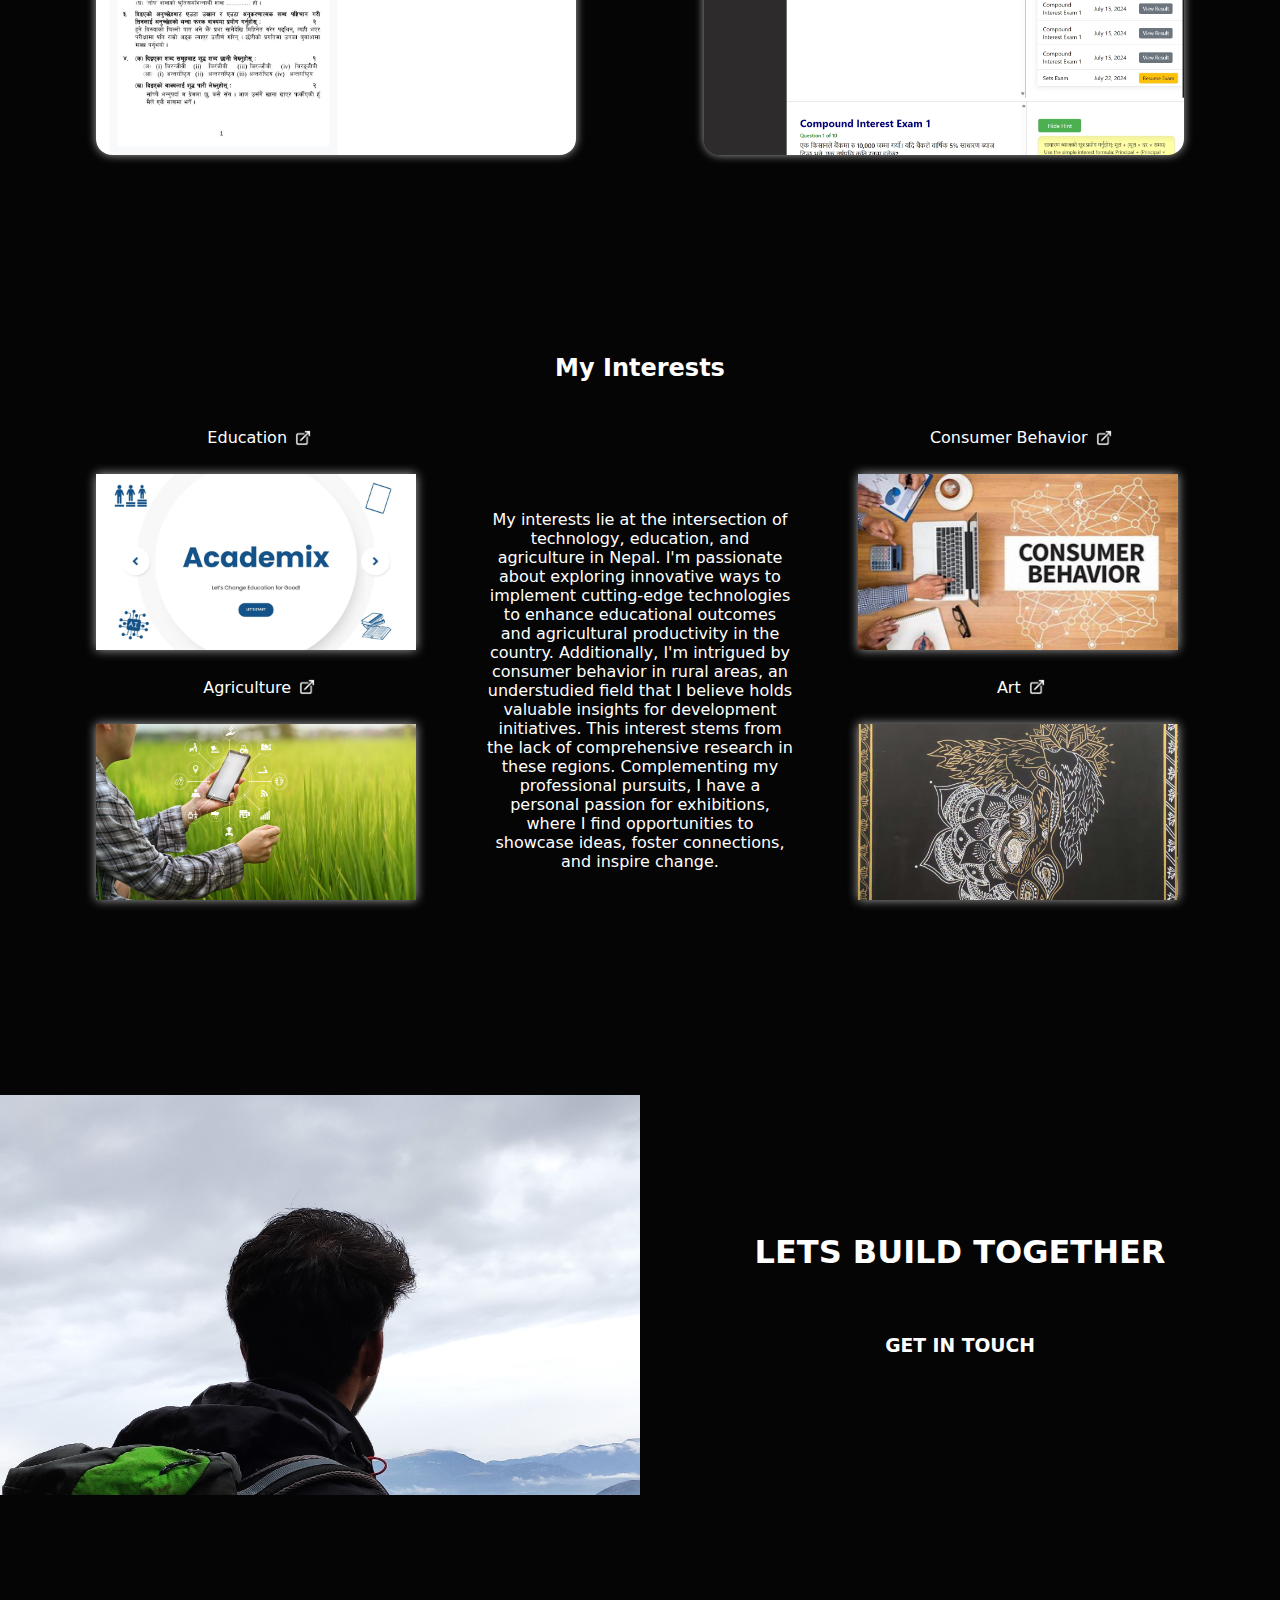
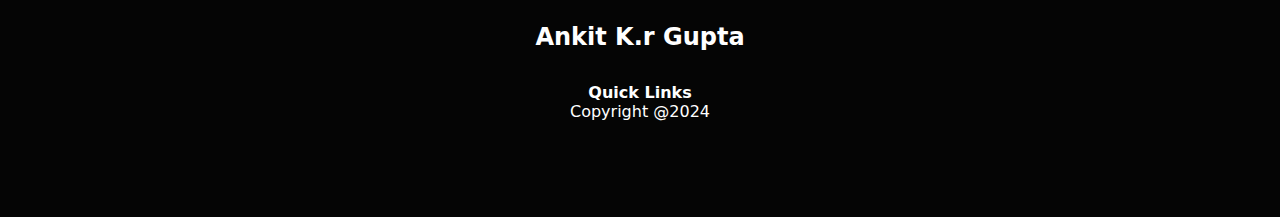
==== commit 13ff1040: "Add glow green and red effect to hero sections GitHUb and Art Buttons" ====
--- a/index.html
+++ b/index.html
@@ -26,8 +26,8 @@
         <!-- For Normal Screen sizes -->
         <div class="hero_content_container">
             <div class="hero_left" id="hero_explore_links">
-                <a class="button" href="experiment_timeline.html">My Story</a>
-                <a class="button" href="#">Projects</a>
+                <a class="button " href="experiment_timeline.html">My Story</a>
+                <a class="button github_effect" href="https://github.com/akgupta2002D">GitHub</a>
             </div>
             <div id="hero_profile_container">
 
@@ -182,7 +182,7 @@
             </div>
             <div class="hero_right" id="hero_explore_links">
                 <a class="button" href="resume.pdf" target="_blank" rel="noopener noreferrer">Resume</a>
-                <a class="button" href="#">Art</a>
+                <a class="button art_effect" href="#">Art</a>
             </div>
         </div>
     </section>
--- a/index.css
+++ b/index.css
@@ -237,9 +237,104 @@
     justify-content:flex-start;
 }
 
+/* For the Github Aura */
+
+
 
 /* ############################################################################################################################################### */
-
+/* From Uiverse.io by adamgiebl */ 
+.github_effect {
+    --green: #1BFD9C;
+    font-size: 15px;
+    padding: 0.7em 2.7em;
+    letter-spacing: 0.06em;
+    position: relative;
+    font-family: inherit;
+    border-radius: 0.6em;
+    overflow: hidden;
+    transition: all 0.3s;
+    line-height: 1.4em;
+    border: 2px solid var(--green);
+    background: linear-gradient(to right, rgba(27, 253, 156, 0.1) 1%, transparent 40%,transparent 60% , rgba(27, 253, 156, 0.1) 100%);
+    color: var(--green);
+    box-shadow: inset 0 0 10px rgba(27, 253, 156, 0.4), 0 0 9px 3px rgba(27, 253, 156, 0.1);
+  }
+  
+  .github_effect:hover {
+    color: #82ffc9;
+    box-shadow: inset 0 0 10px rgba(27, 253, 156, 0.6), 0 0 9px 3px rgba(27, 253, 156, 0.2);
+  }
+  
+  .github_effect:before {
+    content: "";
+    position: absolute;
+    left: -4em;
+    width: 4em;
+    height: 100%;
+    top: 0;
+    transition: transform .4s ease-in-out;
+    background: linear-gradient(to right, transparent 1%, rgba(27, 253, 156, 0.1) 40%,rgba(27, 253, 156, 0.1) 60% , transparent 100%);
+  }
+  
+  .github_effect:hover:before {
+    transform: translateX(15em);
+  }
+
+  
+  /* From Uiverse.io by idesignedthat */ 
+  .art_effect {
+    --green: #f25012;
+    font-size: 15px;
+    padding: 0.7em 2.7em;
+    letter-spacing: 0.06em;
+    position: relative;
+    font-family: inherit;
+    border-radius: 0.6em;
+    overflow: hidden;
+    transition: all 0.3s;
+    line-height: 1.4em;
+    border: 2px solid var(--green);
+    background: linear-gradient(
+      to right,
+      rgba(243, 78, 22, 0.1) 1%,
+      transparent 40%,
+      transparent 60%,
+      rgba(243, 78, 22, 0.1) 100%
+    );
+    color: var(--green);
+    box-shadow:
+      inset 0 0 10px rgba(243, 78, 22, 0.4),
+      0 0 9px 3px rgba(243, 78, 22, 0.1);
+  }
+  
+  .art_effect:hover {
+    color: #f25012;
+    box-shadow:
+      inset 0 0 10px rgba(243, 78, 22, 0.6),
+      0 0 9px 3px rgba(243, 78, 22, 0.2);
+  }
+  
+  .art_effect:before {
+    content: "";
+    position: absolute;
+    left: -4em;
+    width: 4em;
+    height: 100%;
+    top: 0;
+    transition: transform 0.4s ease-in-out;
+    background: linear-gradient(
+      to right,
+      transparent 1%,
+      rgba(243, 78, 22, 0.1) 40%,
+      rgba(243, 78, 22, 0.1) 60%,
+      transparent 100%
+    );
+  }
+  
+  .art_effect:hover:before {
+    transform: translateX(15em);
+  }
+  
 
 /* CSS for Important Moments Section */
 
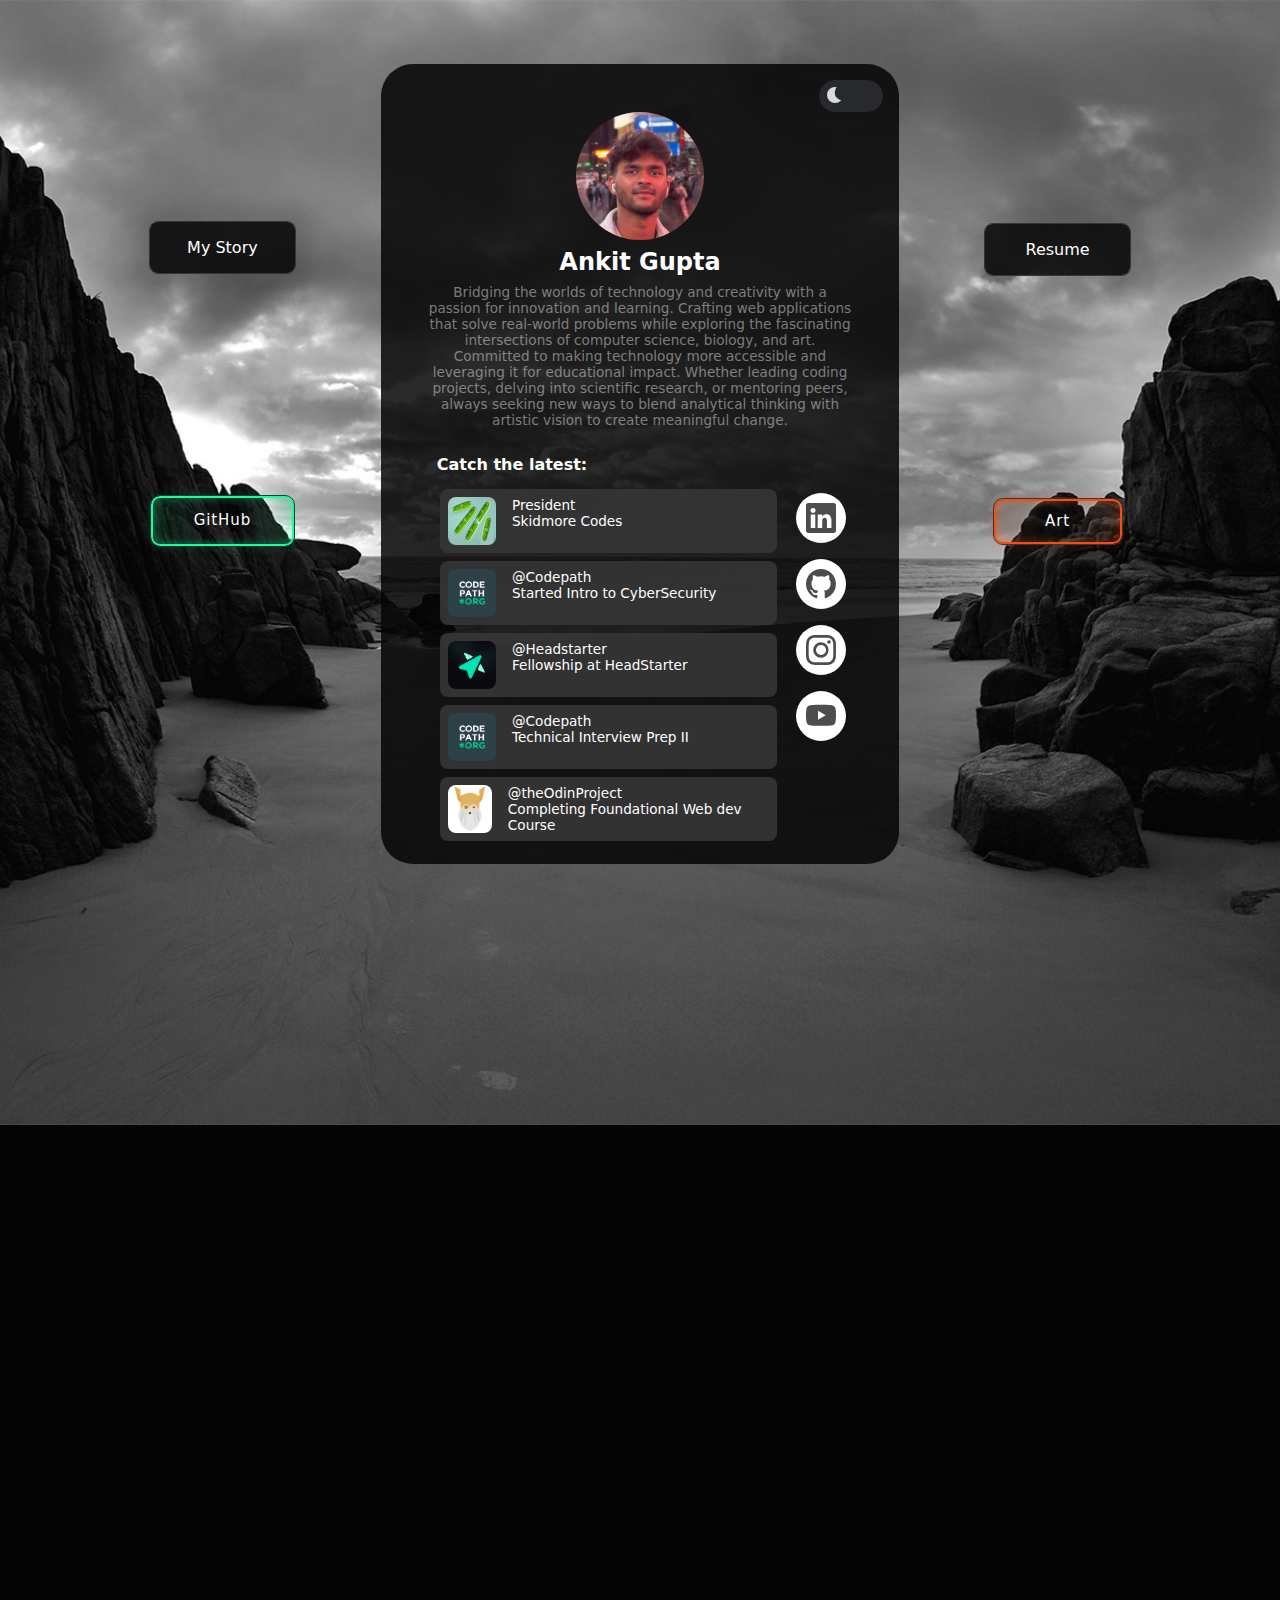
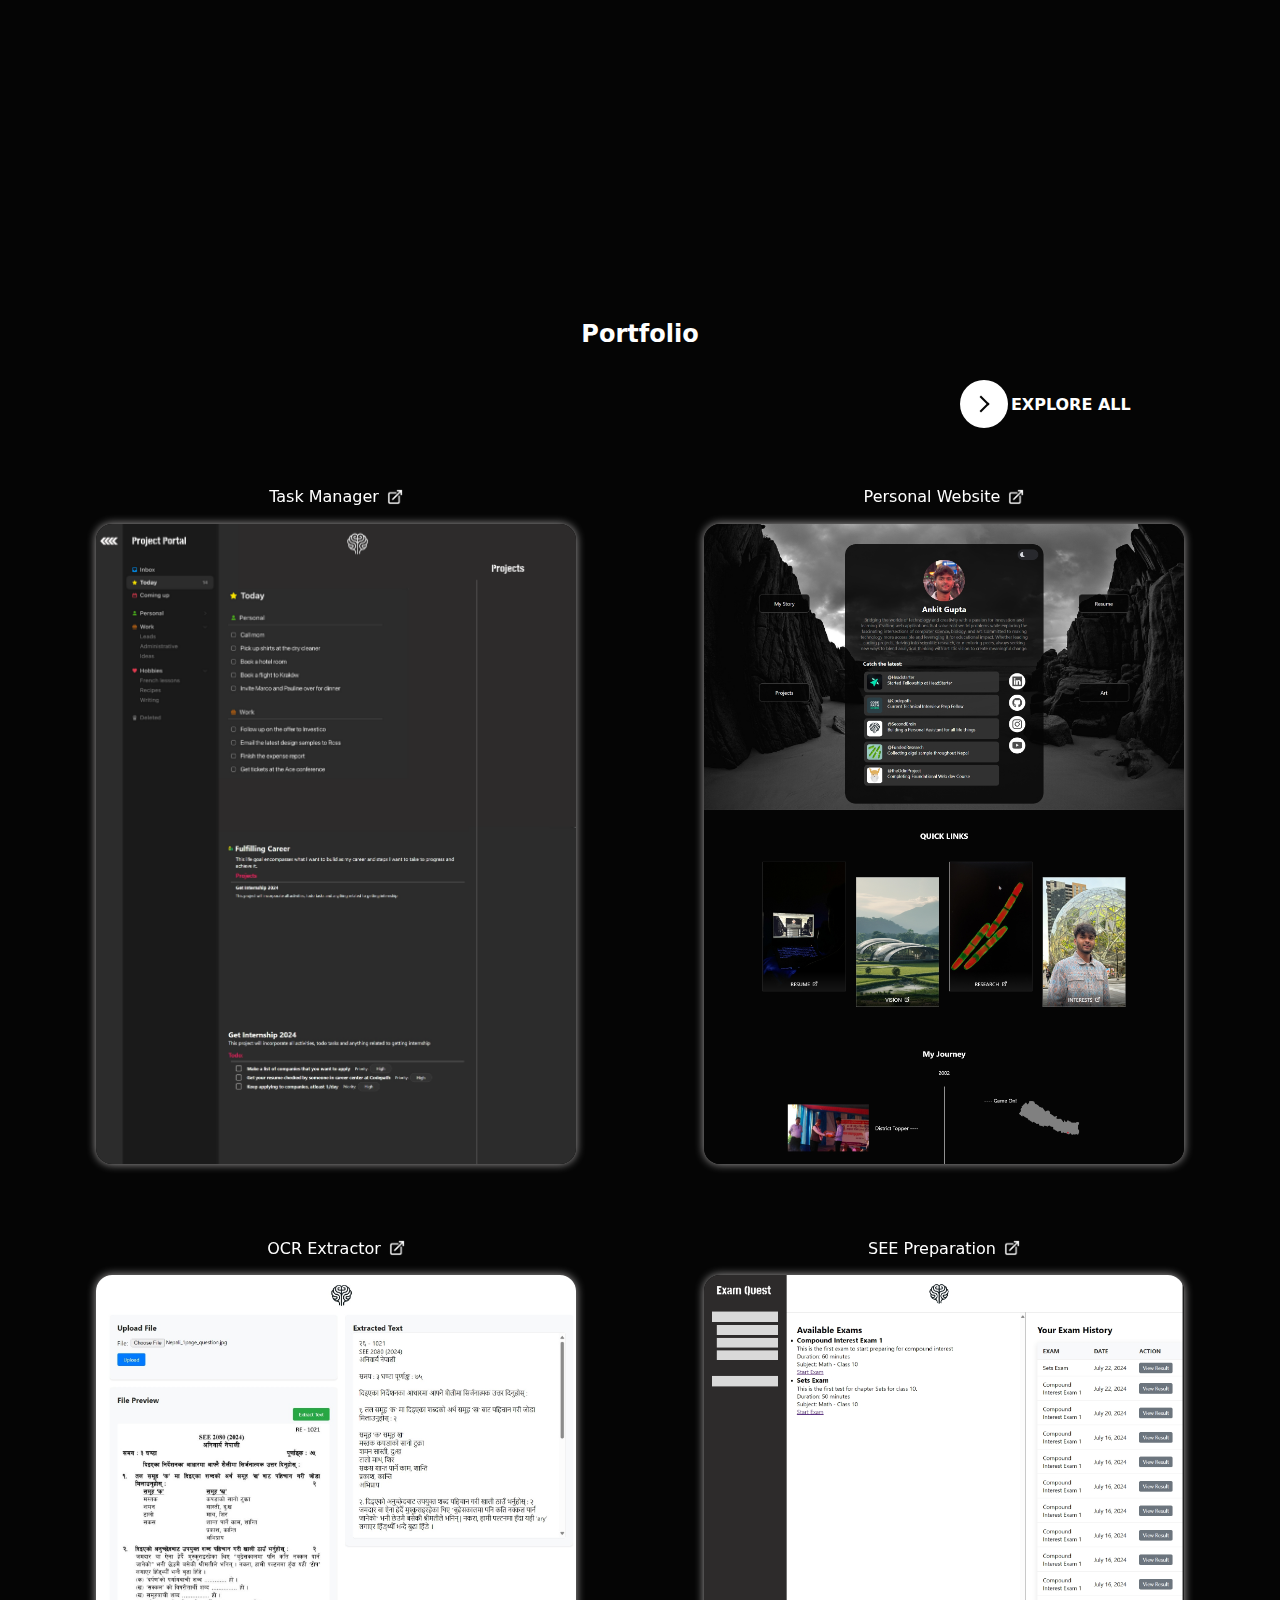
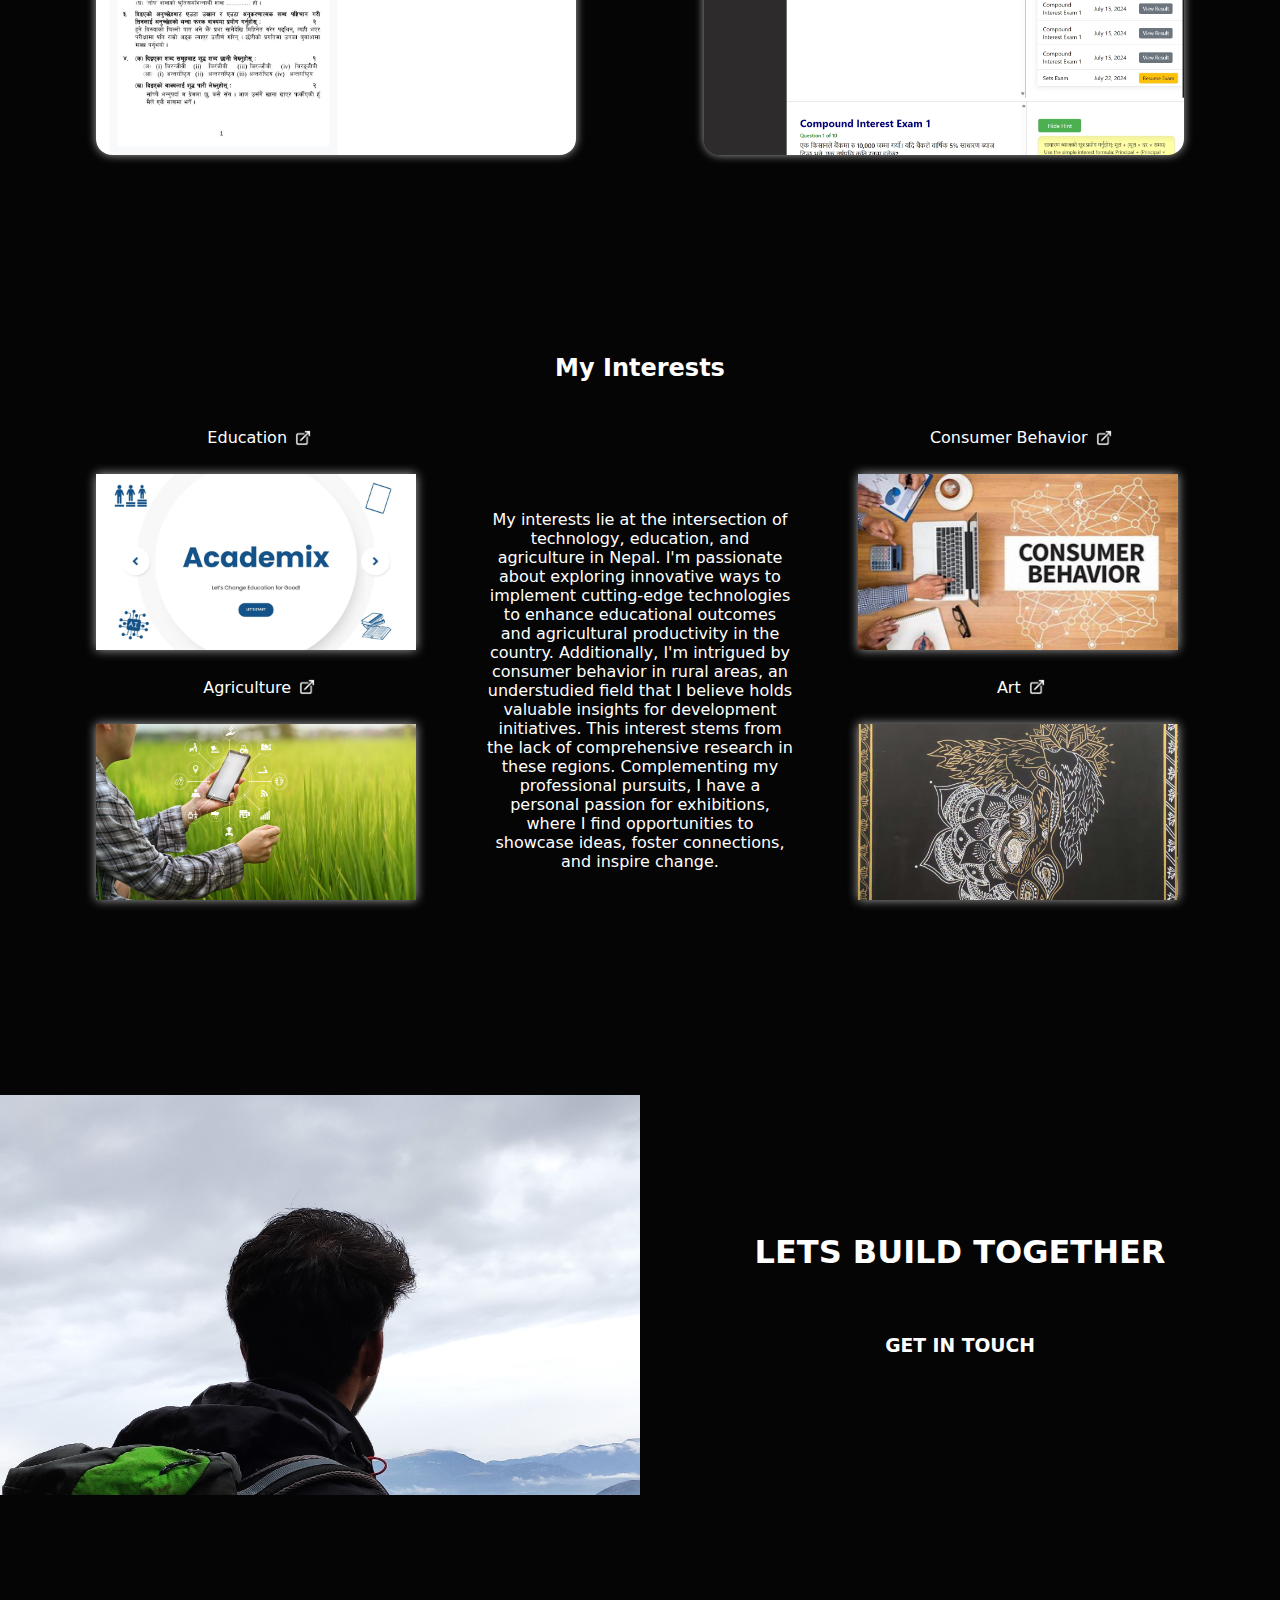
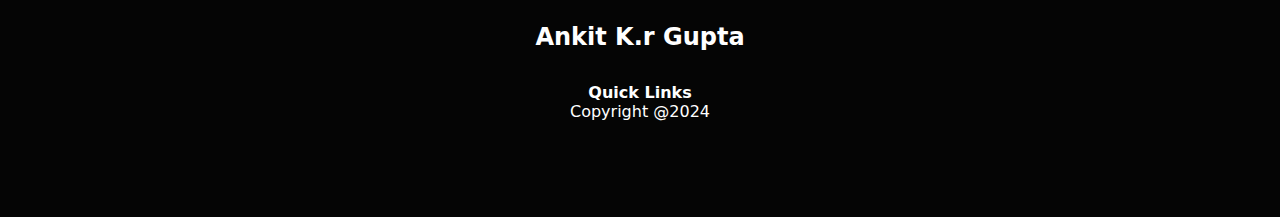
==== commit 65f49616: "Regular Updates to content - 13th Oct" ====
--- a/index.html
+++ b/index.html
@@ -60,6 +60,18 @@
                     <div class="quicklinks">
 
                         <div class="latest_stuff">
+
+                            <a class="quicklinks_element" href="#">
+                                <div class="quicklinks_link_image">
+                                    <img src="images/logos/penium.jpeg" alt="">
+                                </div>
+                                <div class="quicklinks_text">
+                                    <p>President</p>
+                                    <p>Skidmore Codes</p>
+                                </div>
+
+                            </a>
+
                             <a class="quicklinks_element" href="https://www.codepath.org/courses/tech-interview-prep">
                                 <div class="quicklinks_link_image">
                                     <img src="images/logos/codepath.webp" alt="">
@@ -67,7 +79,6 @@
                                 </div>
                                 <div class="quicklinks_text">
                                     <p>@Codepath</p>
-                                    <p>Started Advanced Technical Interview Prep</p>
                                     <p>Started Intro to CyberSecurity</p>
                                 </div>
 
@@ -78,7 +89,7 @@
                                 </div>
                                 <div class="quicklinks_text">
                                     <p>@Headstarter</p>
-                                    <p>Completed Fellowship at HeadStarter</p>
+                                    <p>Fellowship at HeadStarter</p>
                                 </div>
 
                             </a>
@@ -88,21 +99,12 @@
                                 </div>
                                 <div class="quicklinks_text">
                                     <p>@Codepath</p>
-                                    <p>Completed Technical Interview Prep II</p>
+                                    <p>Technical Interview Prep II</p>
                                 </div>
 
                             </a>
 
-                            <a class="quicklinks_element" href="#">
-                                <div class="quicklinks_link_image">
-                                    <img src="images/logos/penium.jpeg" alt="">
-                                </div>
-                                <div class="quicklinks_text">
-                                    <p>@FundedResearch</p>
-                                    <p>Collecting algal sample throughout Nepal</p>
-                                </div>
-
-                            </a>
+
                             <a class="quicklinks_element" href="#">
                                 <div class="quicklinks_link_image">
                                     <img src="images/logos/odin.jpg" alt="">
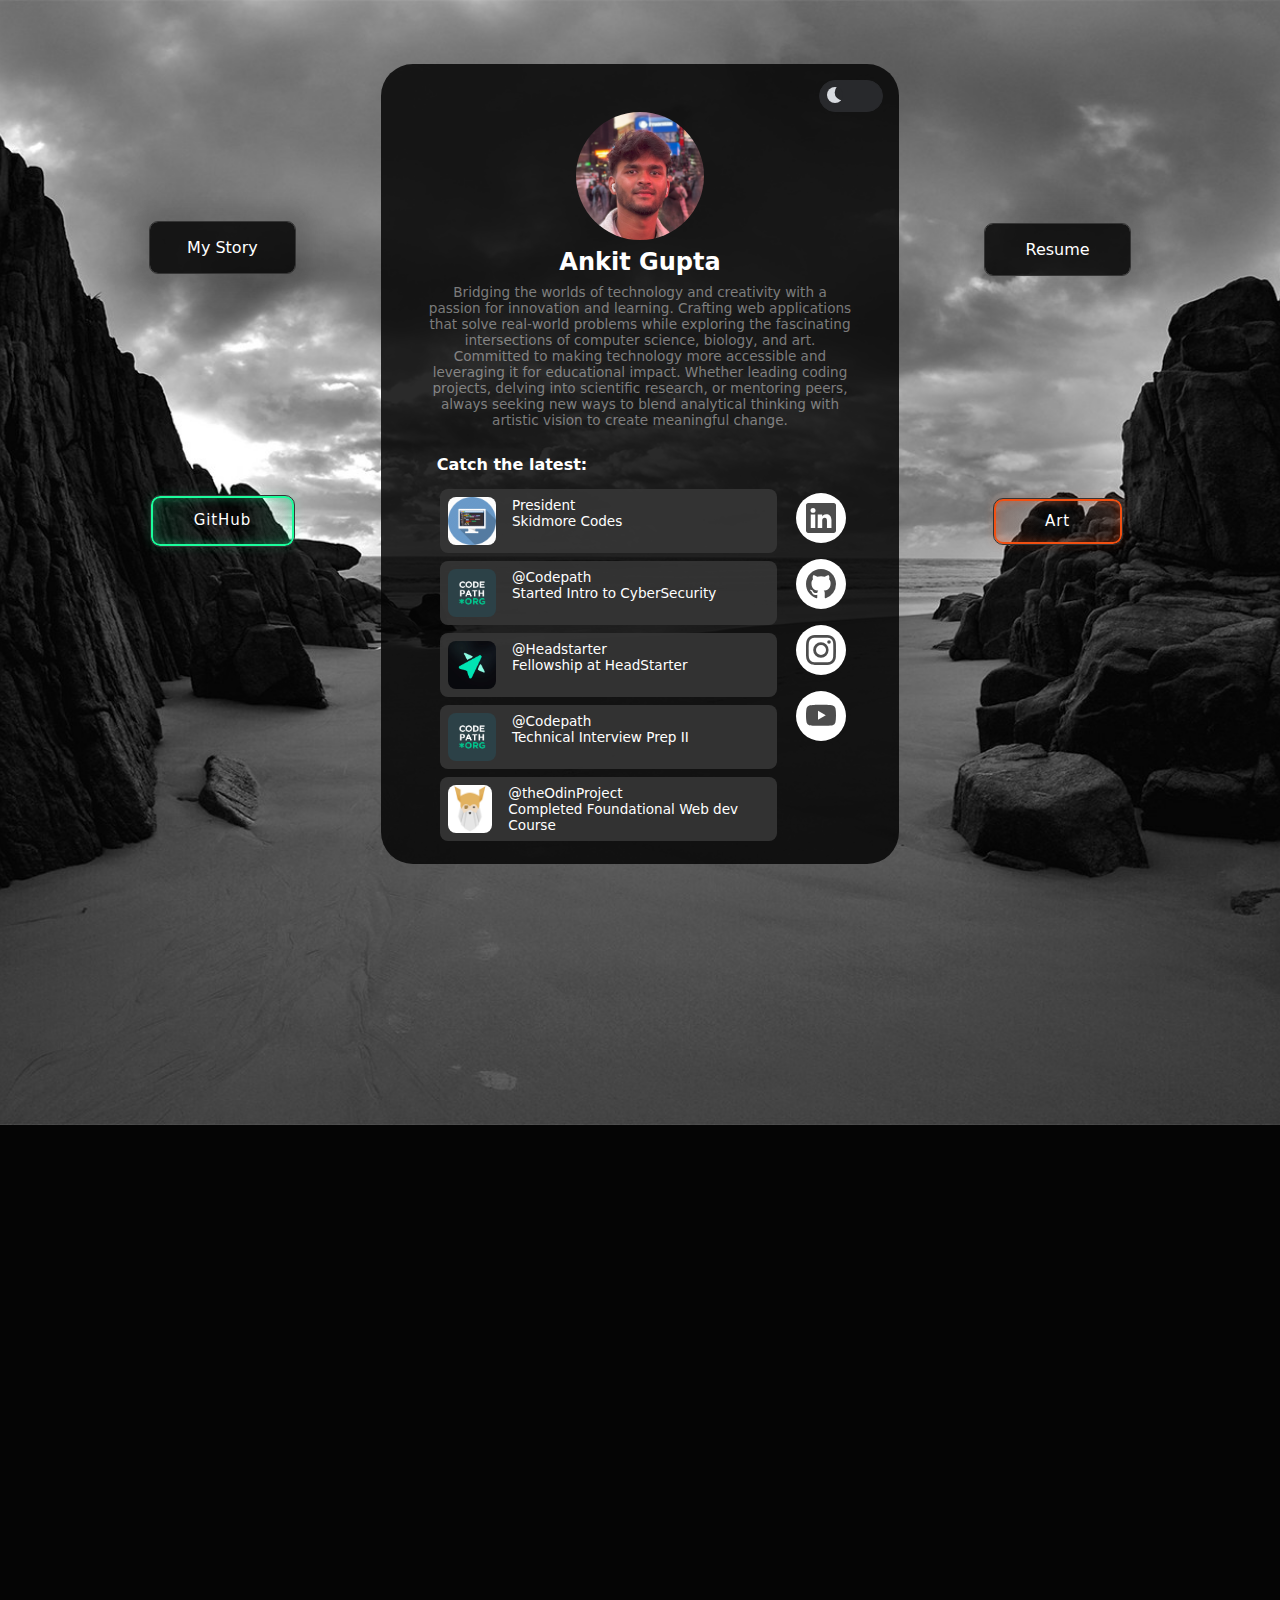
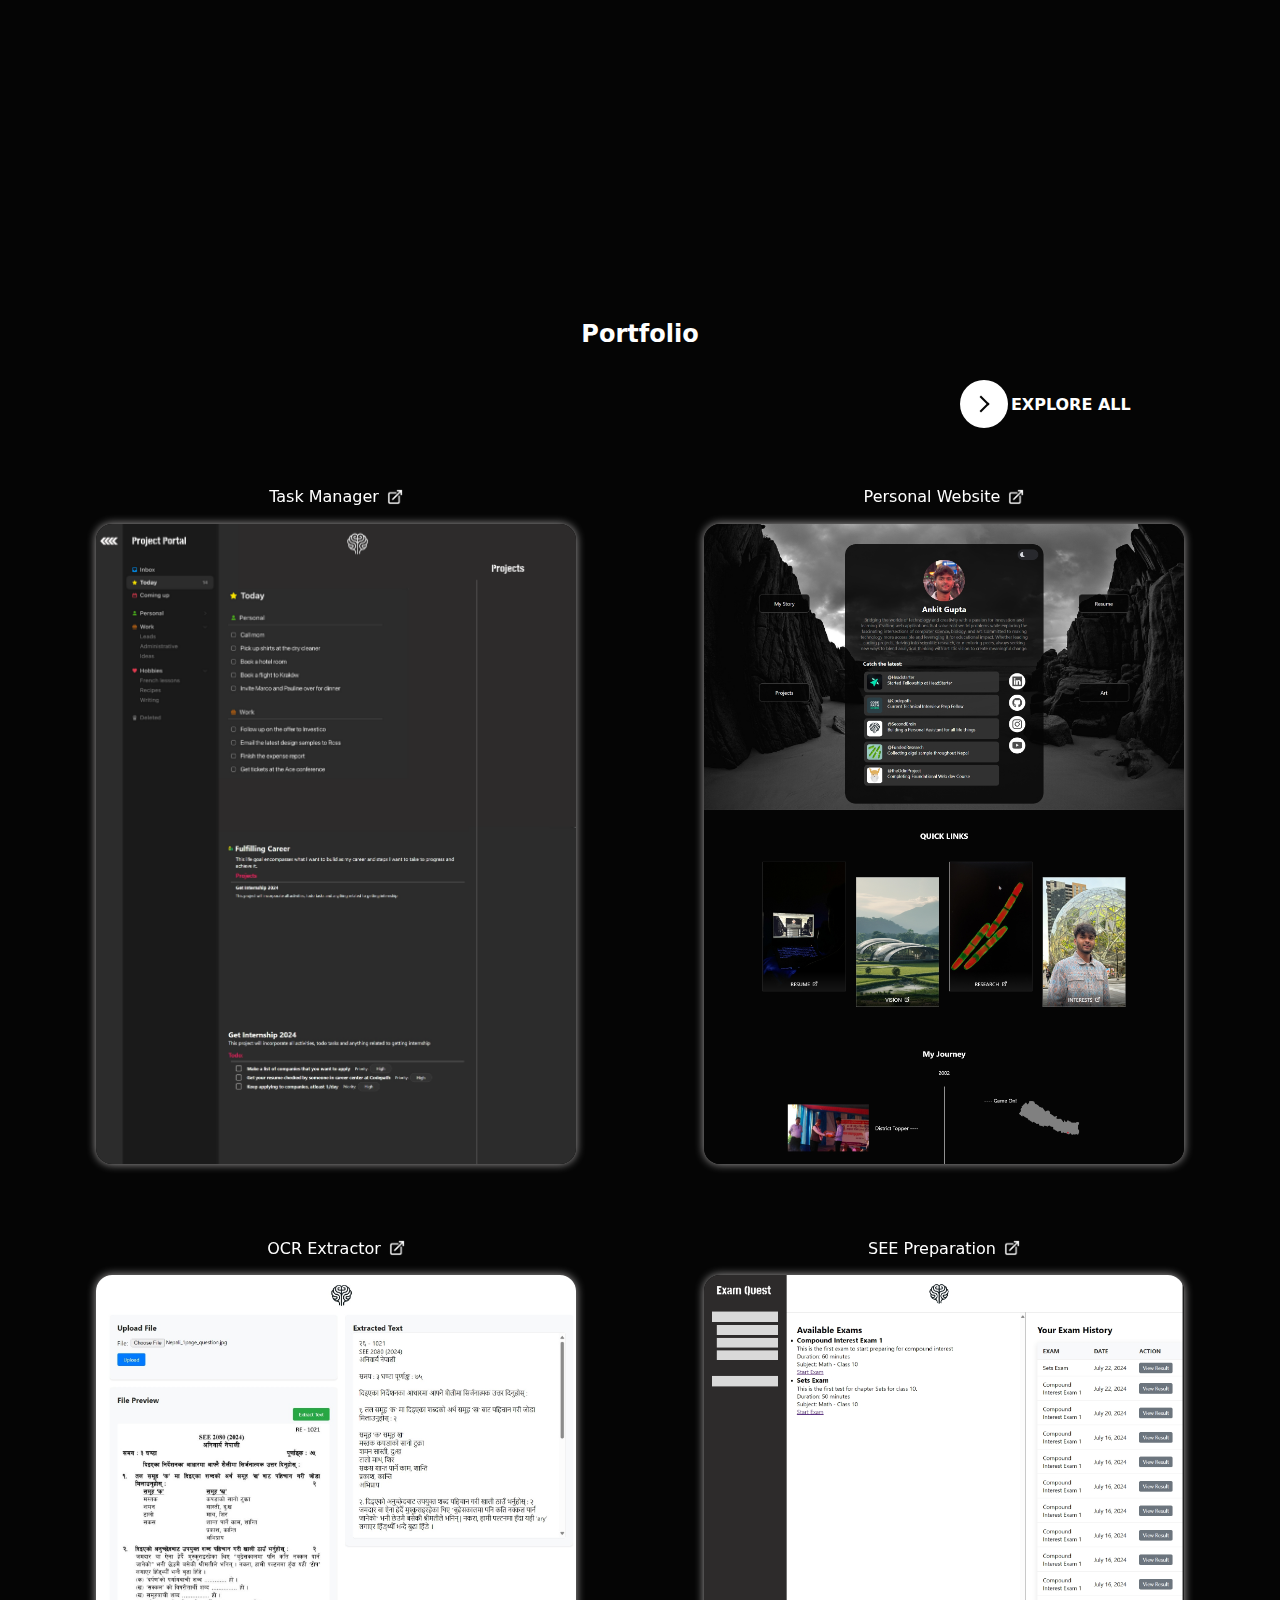
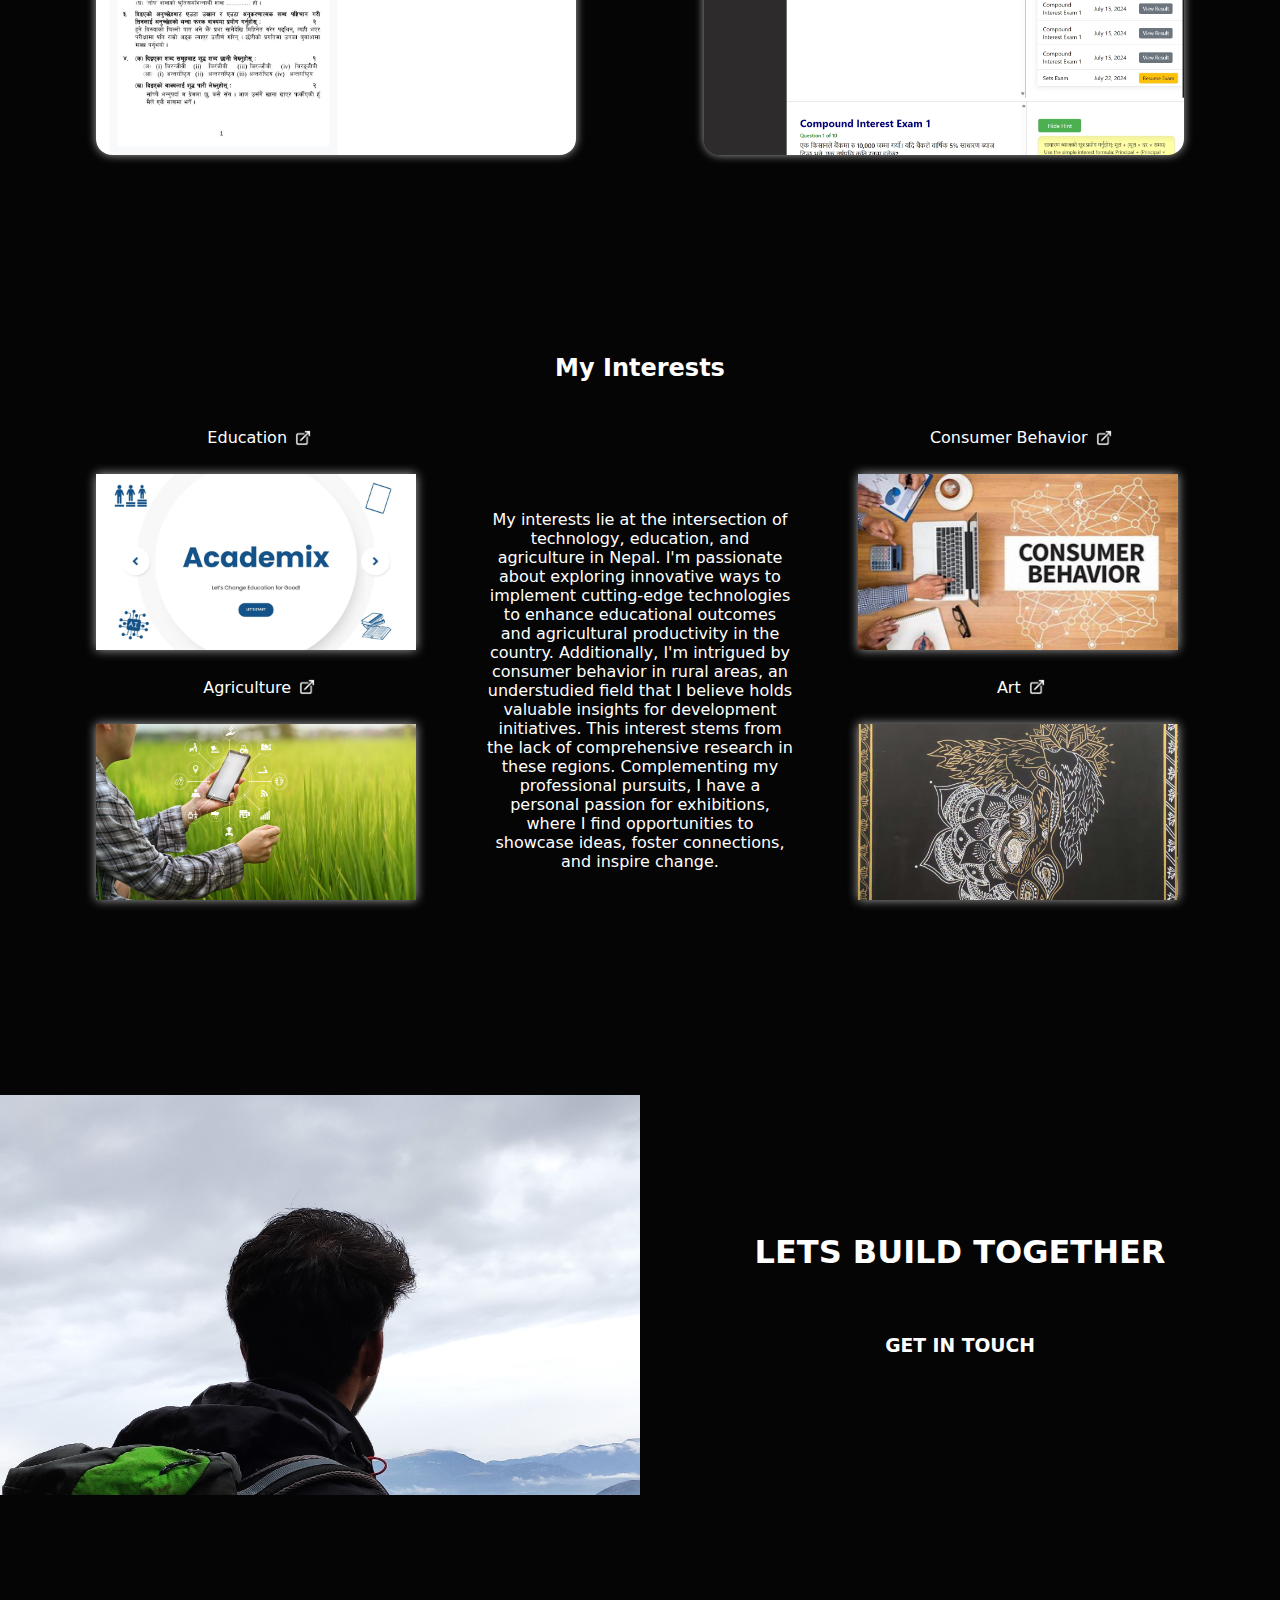
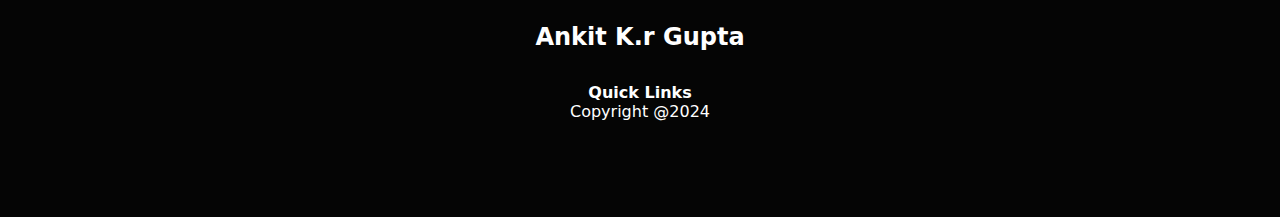
==== commit bbe2bf2a: "Update resume and other info to latest - Oct29th" ====
--- a/index.html
+++ b/index.html
@@ -63,7 +63,7 @@
 
                             <a class="quicklinks_element" href="#">
                                 <div class="quicklinks_link_image">
-                                    <img src="images/logos/penium.jpeg" alt="">
+                                    <img src="images/codes.jpg" alt="">
                                 </div>
                                 <div class="quicklinks_text">
                                     <p>President</p>
@@ -111,7 +111,7 @@
                                 </div>
                                 <div class="quicklinks_text">
                                     <p>@theOdinProject</p>
-                                    <p>Completing Foundational Web dev Course</p>
+                                    <p>Completed Foundational Web dev Course</p>
                                 </div>
 
                             </a>
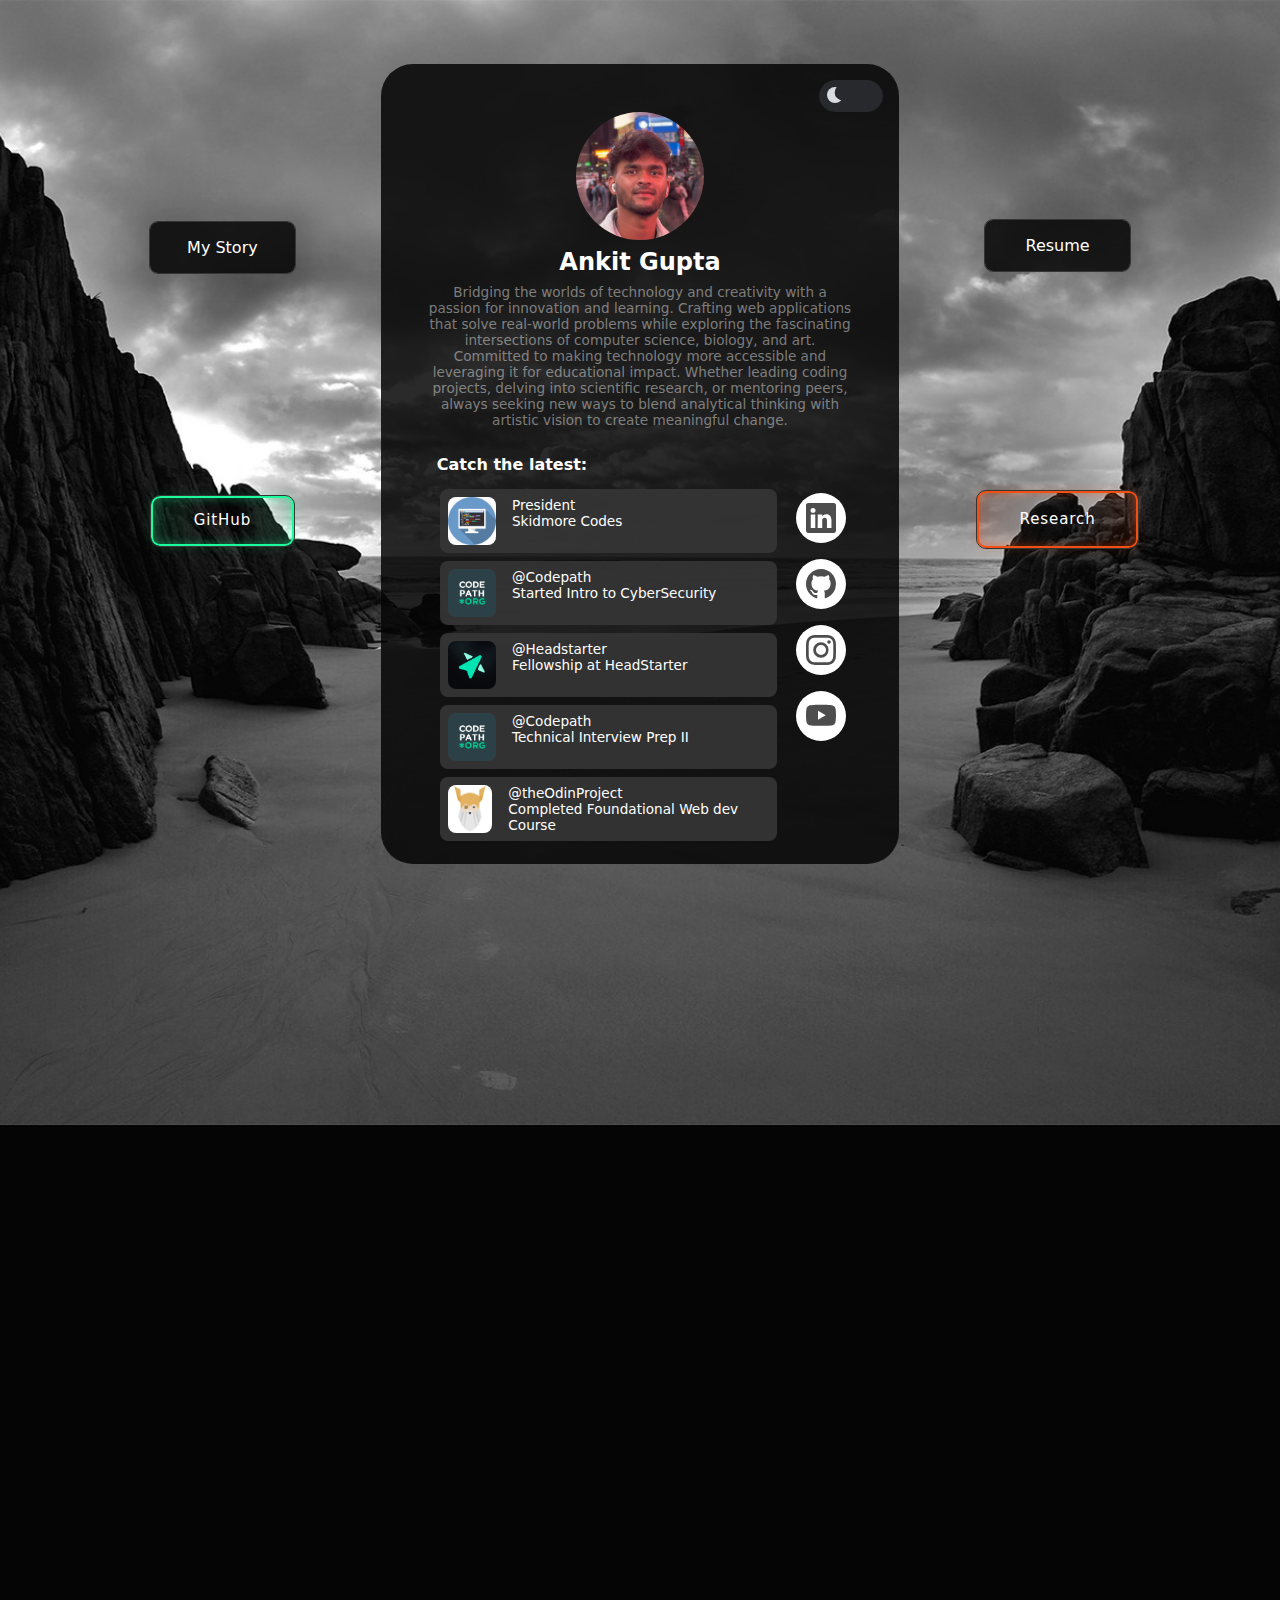
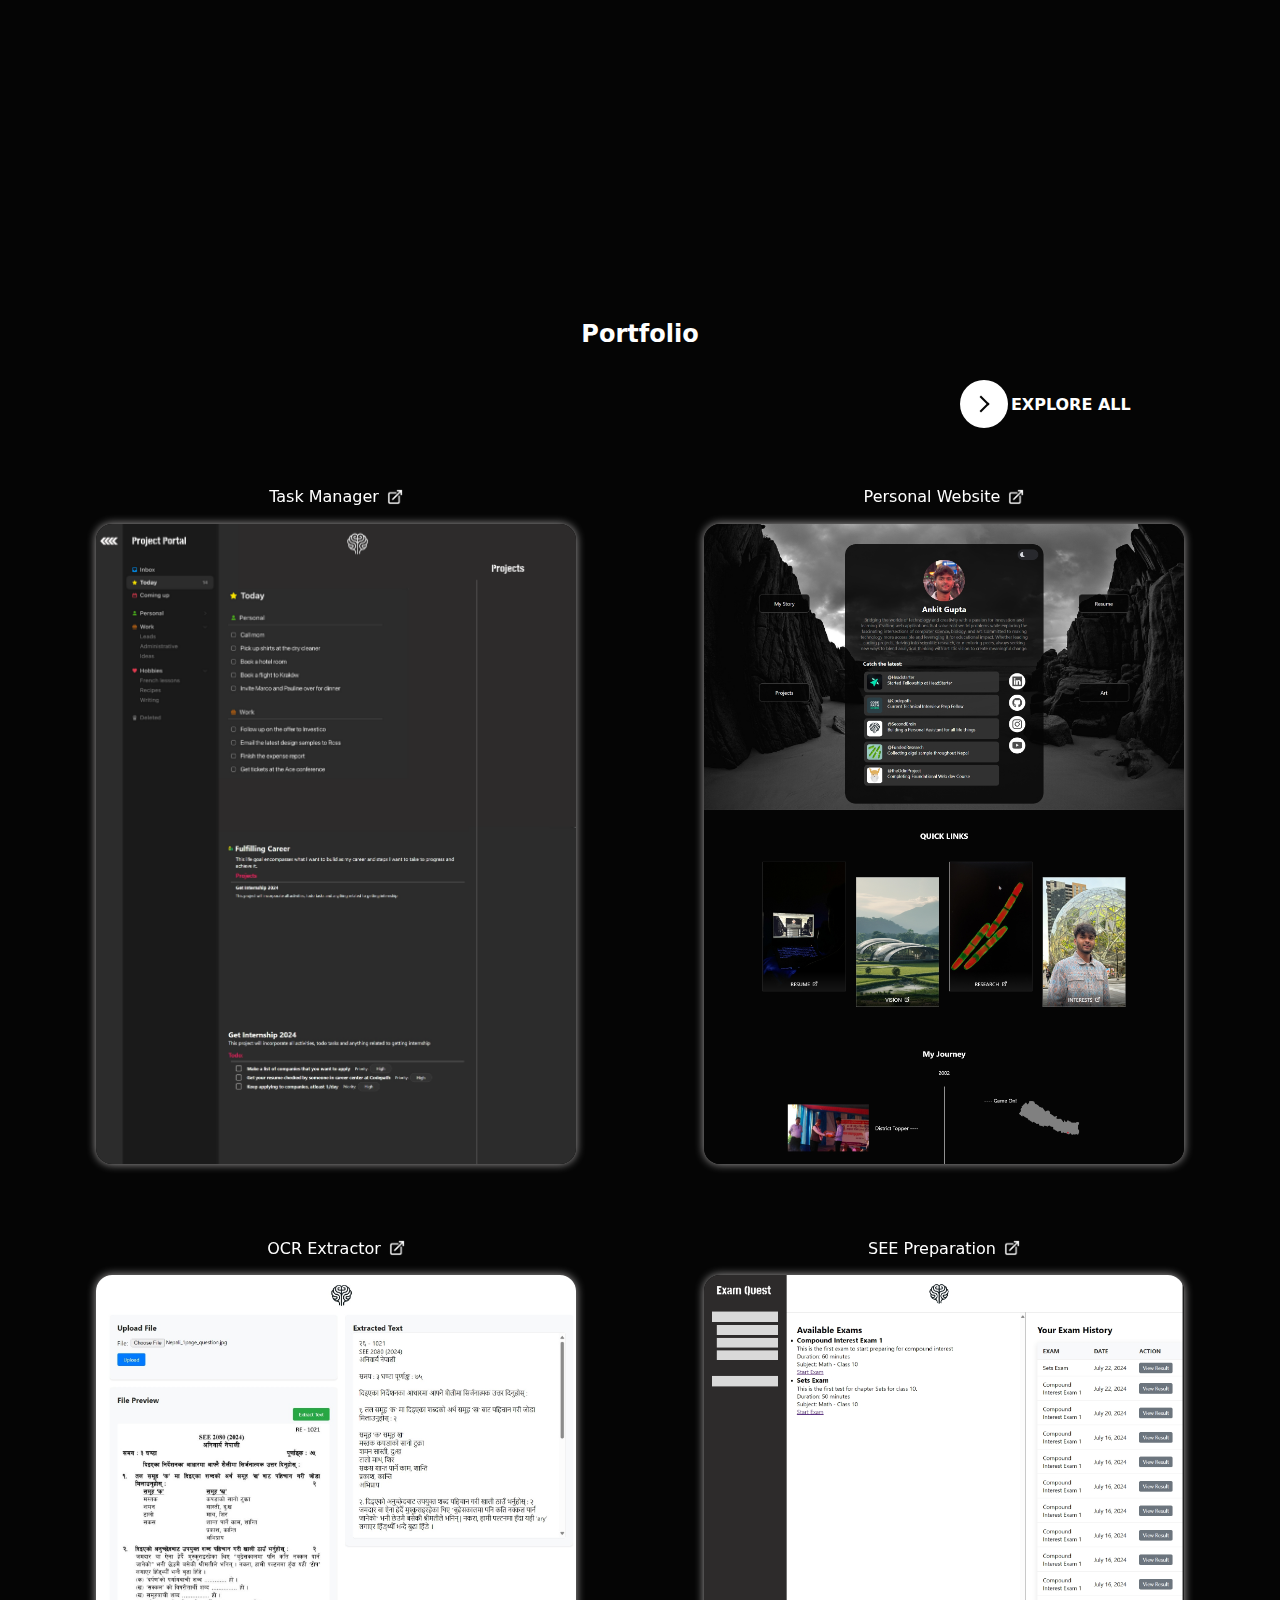
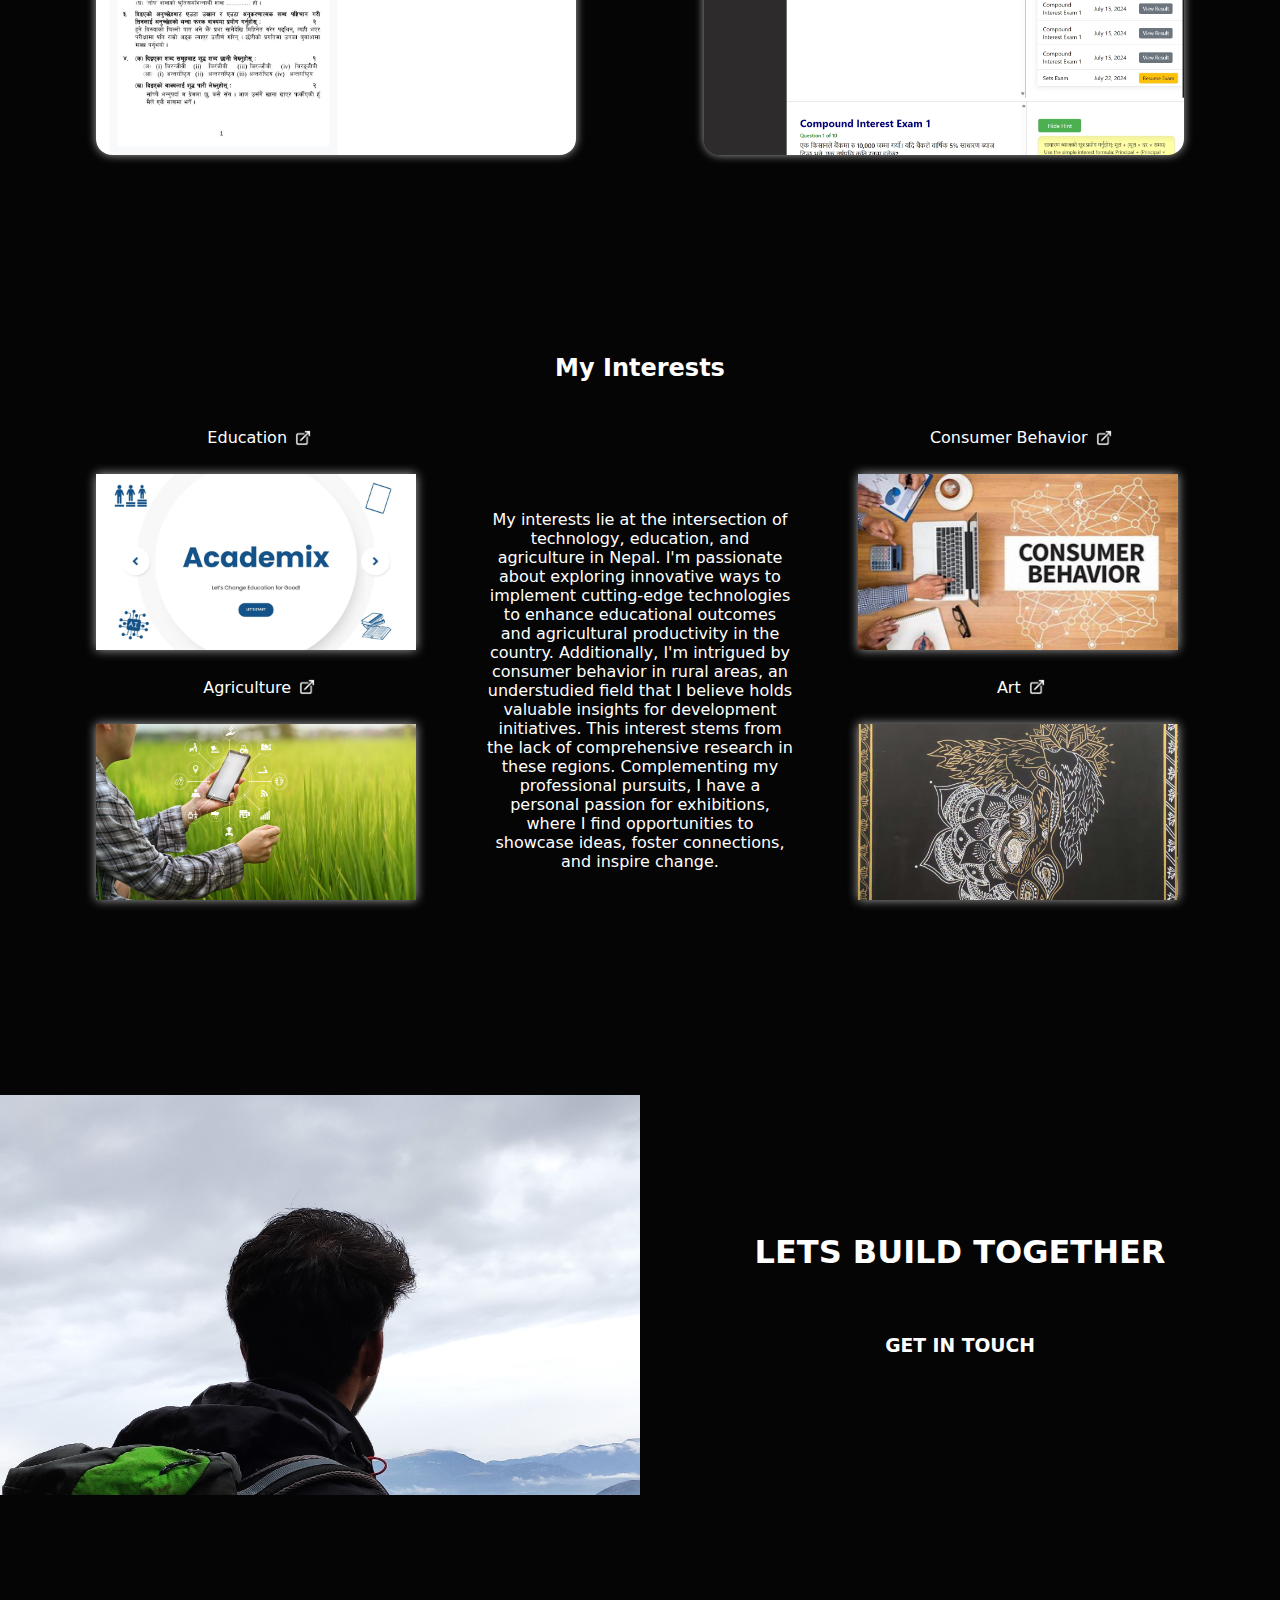
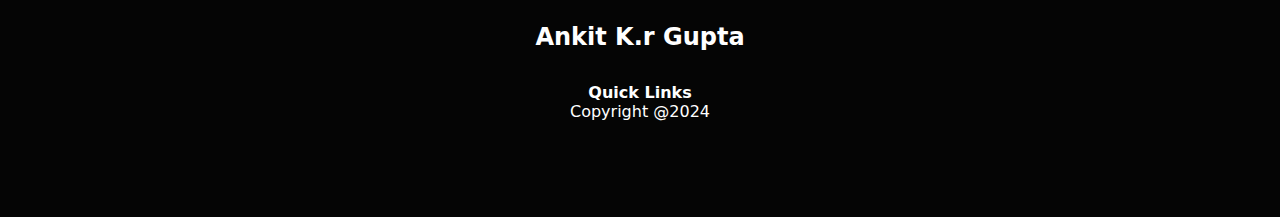
==== commit ca9ddb75: "Add research interest seciton" ====
--- a/index.html
+++ b/index.html
@@ -184,7 +184,7 @@
             </div>
             <div class="hero_right" id="hero_explore_links">
                 <a class="button" href="resume.pdf" target="_blank" rel="noopener noreferrer">Resume</a>
-                <a class="button art_effect" href="#">Art</a>
+                <a class="button art_effect" href="research.html">Research</a>
             </div>
         </div>
     </section>
